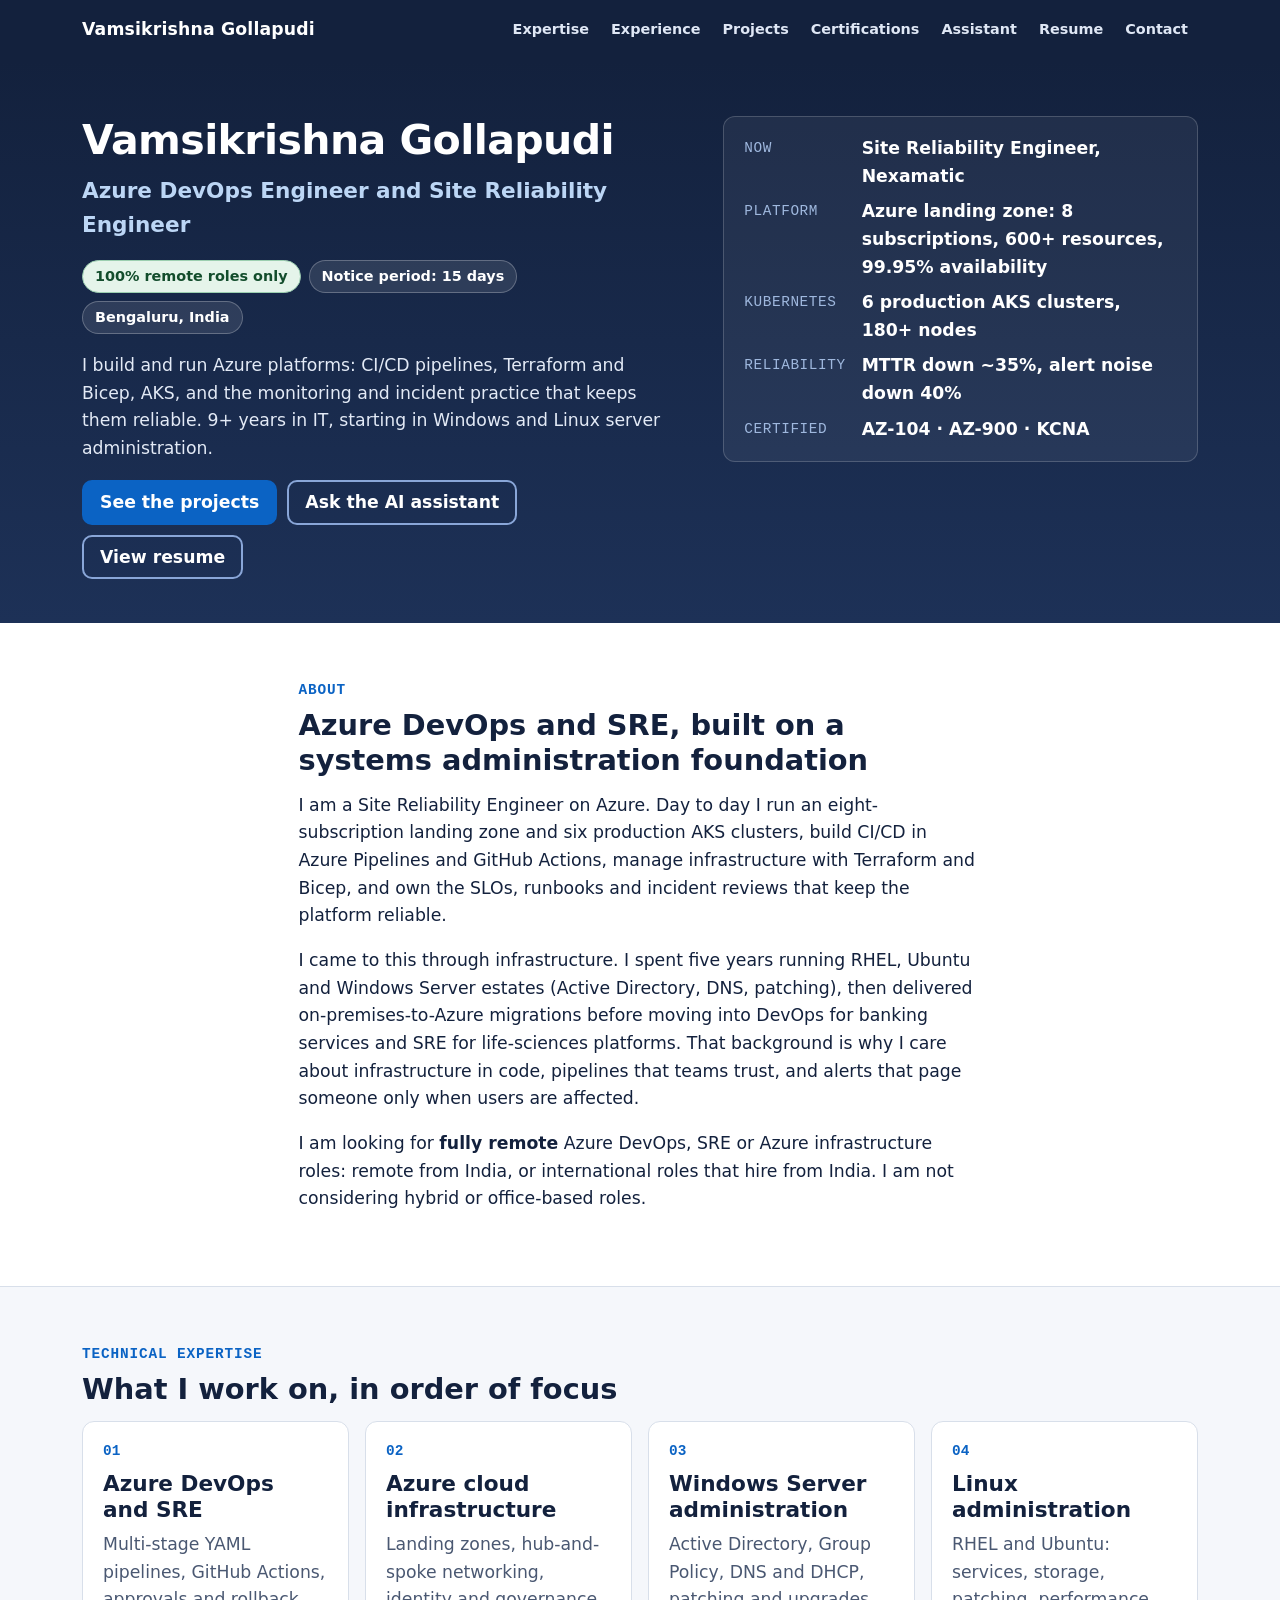
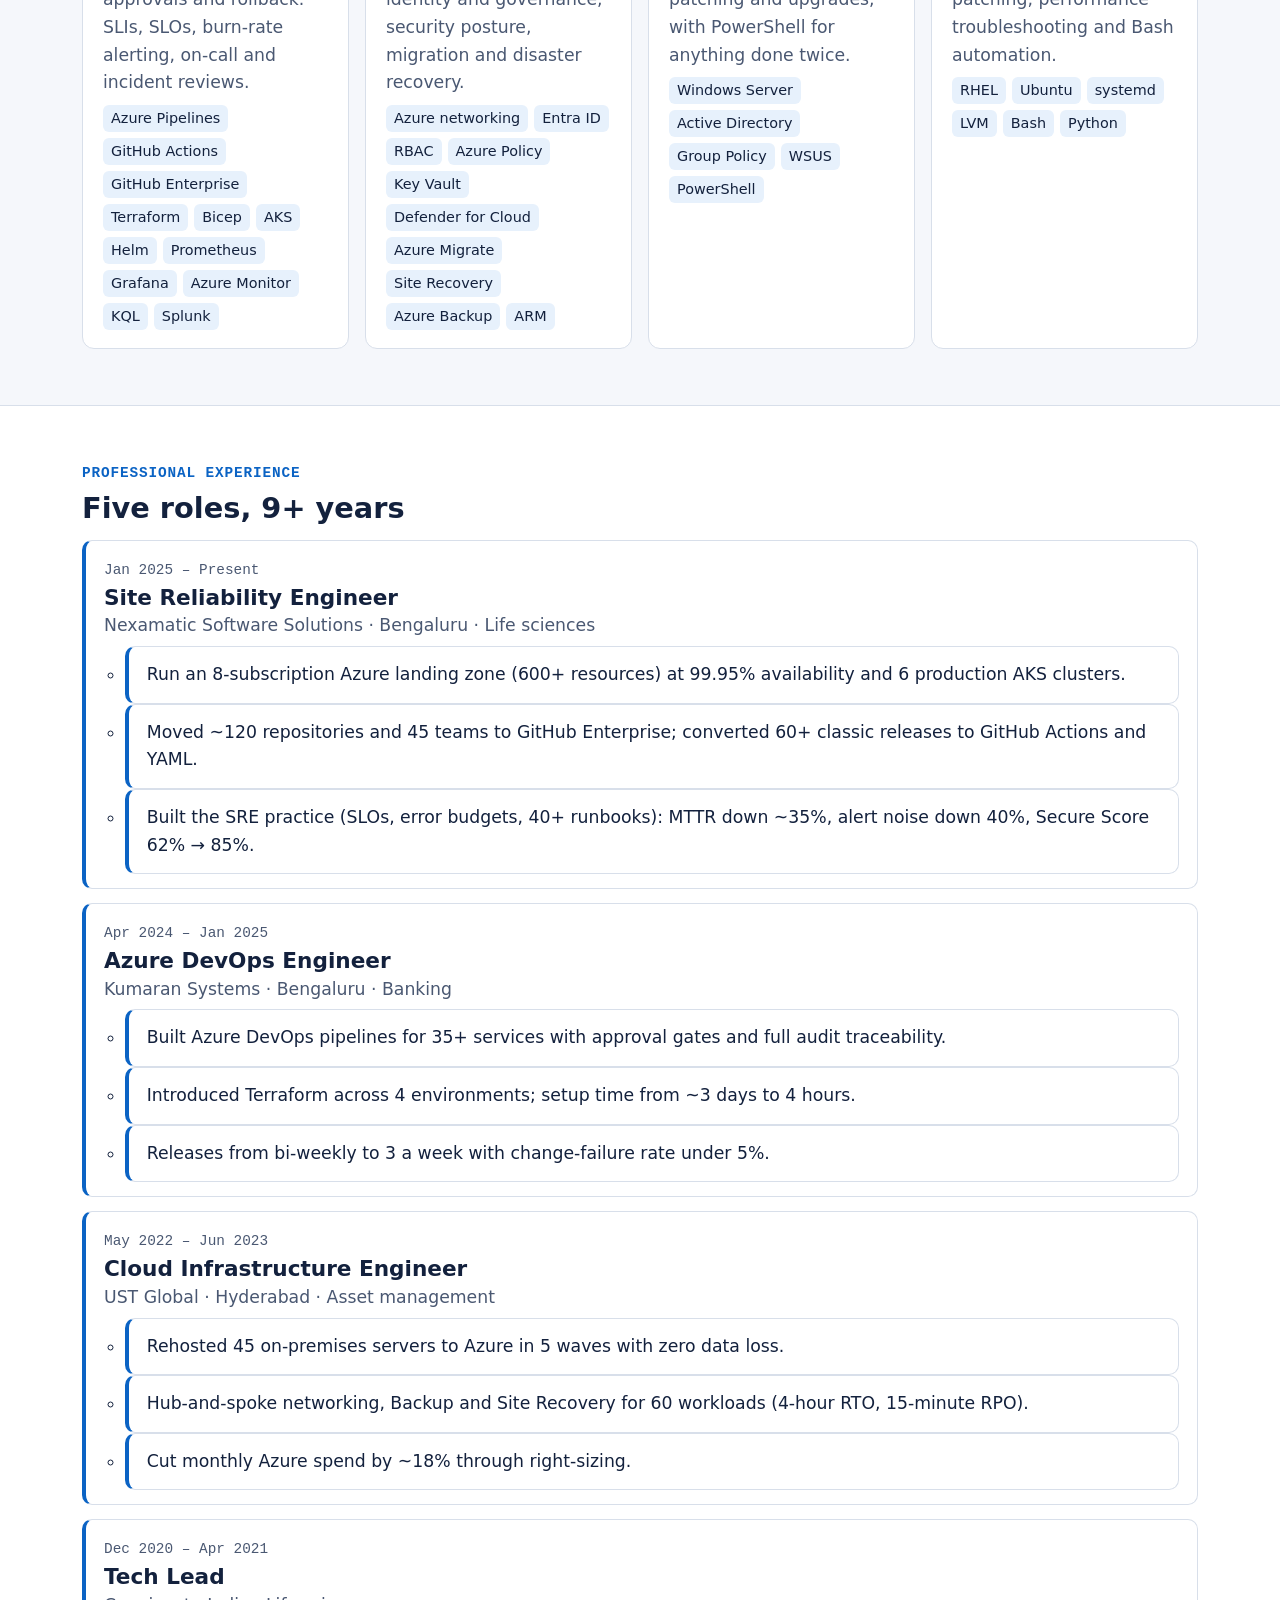
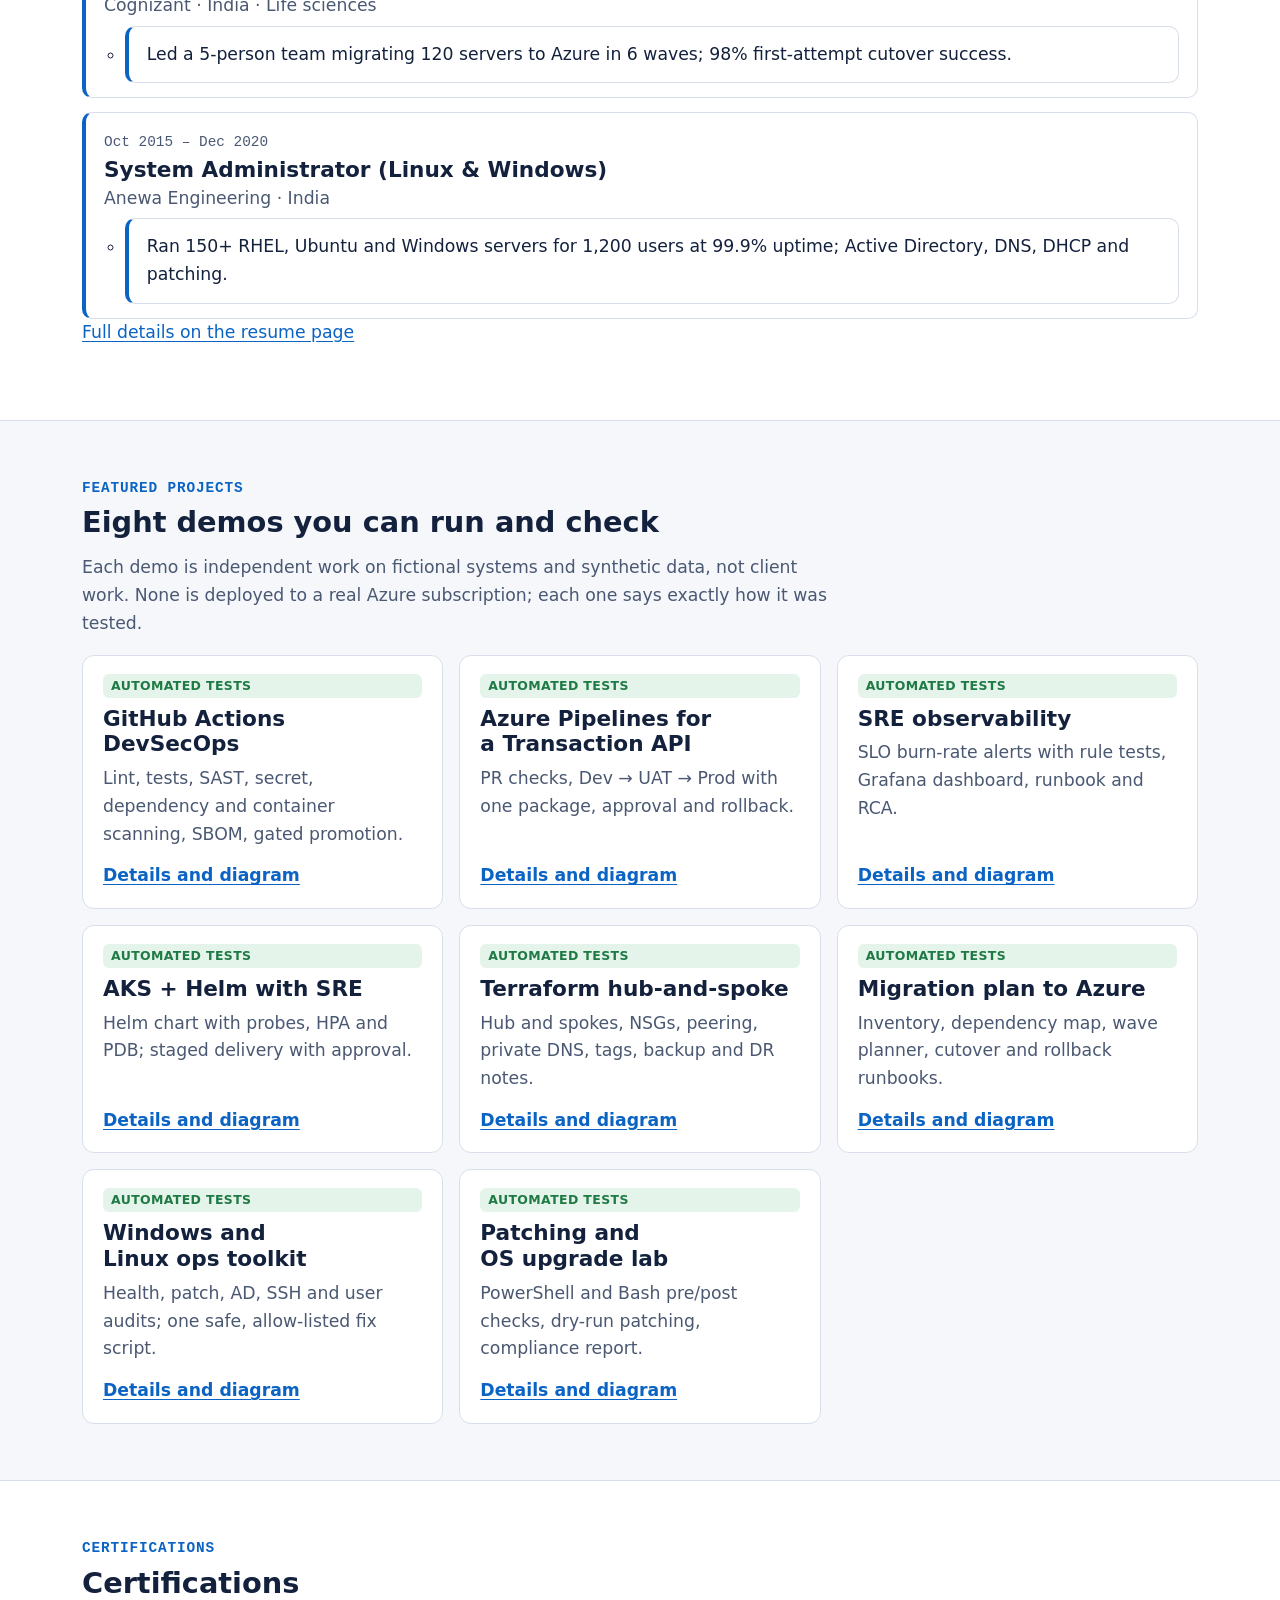
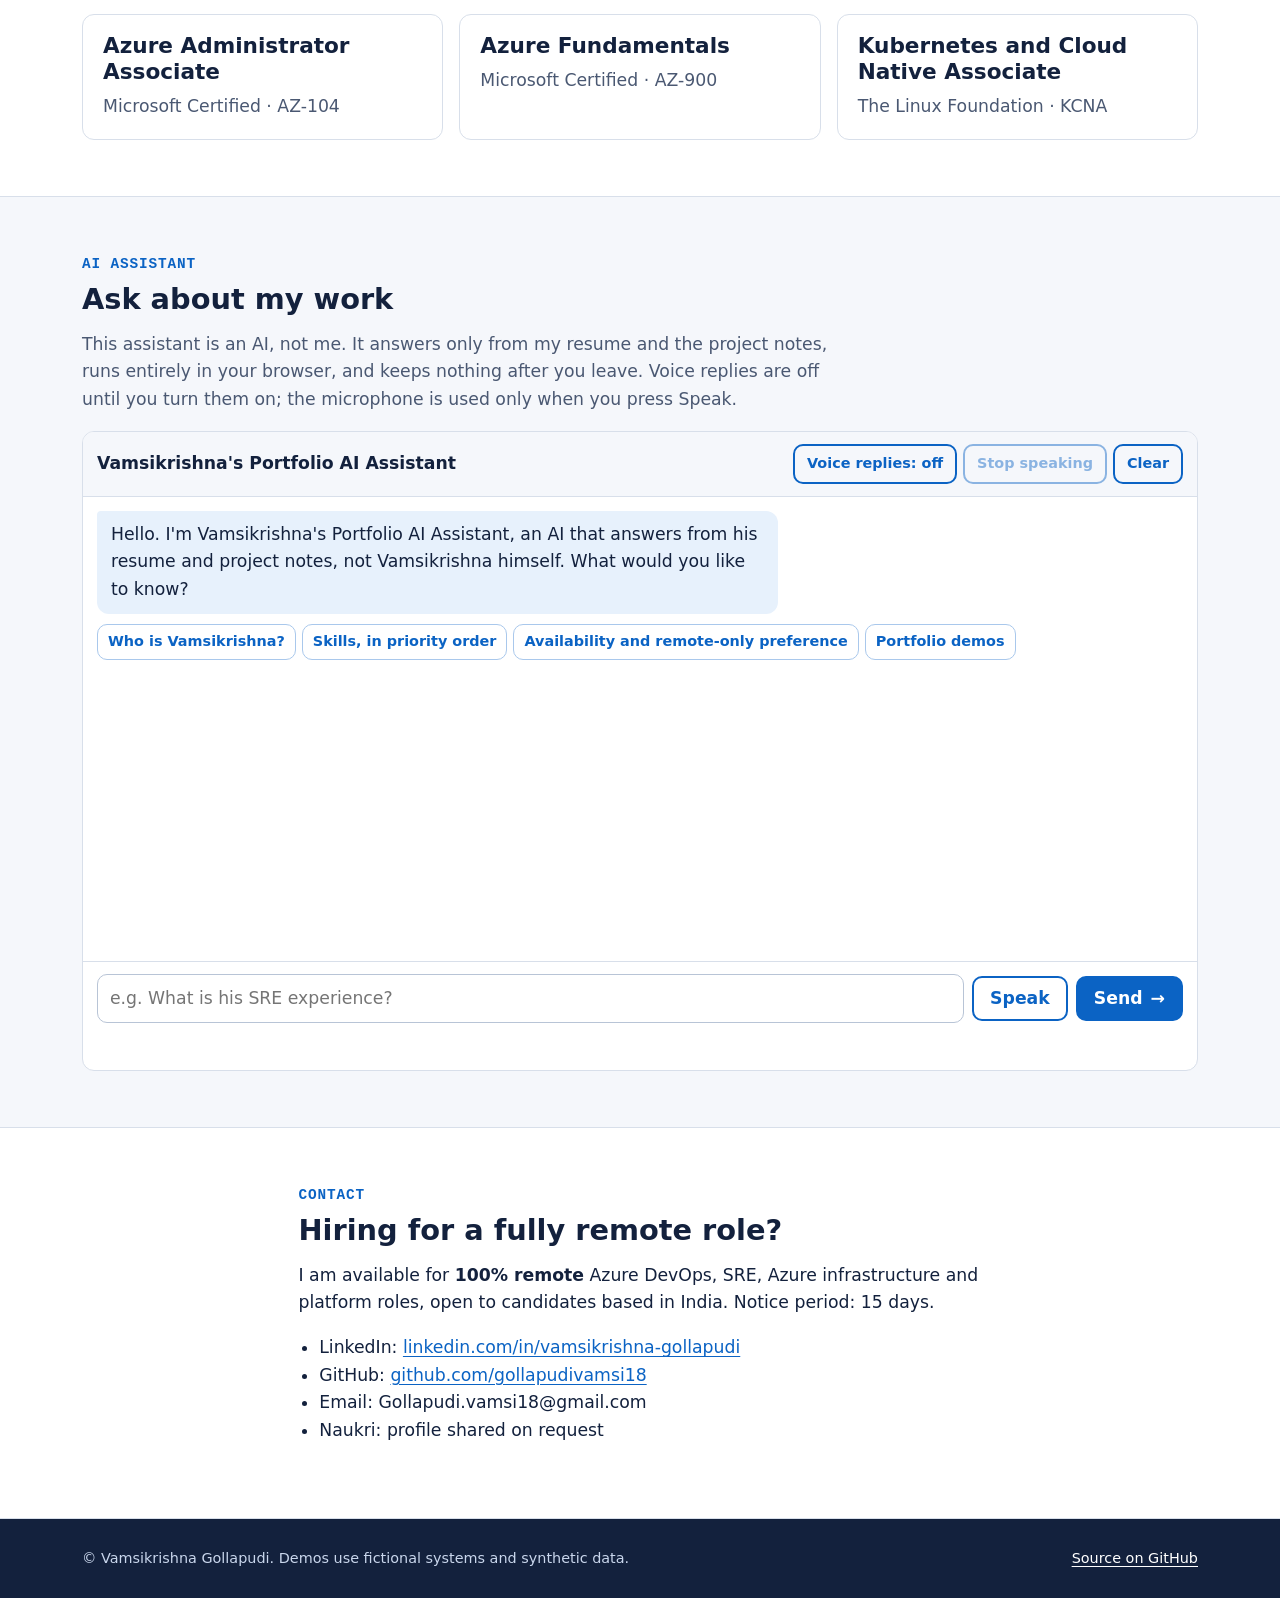
==== index.html @ d9e8a8d5 "About: lead with current Azure DevOps and SRE work Co-Authored-By: Claude Opus 5.5 <noreply@anthropi" ====
<!DOCTYPE html>
<html lang="en-IN">
<head>
<meta charset="utf-8">
<meta name="viewport" content="width=device-width, initial-scale=1">
<title>Vamsikrishna Gollapudi | Azure DevOps and SRE</title>
<meta name="description" content="Vamsikrishna Gollapudi: Azure DevOps Engineer and Site Reliability Engineer with 9+ years in IT. Azure infrastructure, Terraform, AKS, CI/CD and SRE. Open to 100% remote roles only.">
<link rel="canonical" href="https://gollapudivamsi18.github.io/">
<meta property="og:type" content="website">
<meta property="og:url" content="https://gollapudivamsi18.github.io/">
<meta property="og:title" content="Vamsikrishna Gollapudi | Azure DevOps and SRE">
<meta property="og:description" content="Azure DevOps, SRE and Azure infrastructure portfolio with eight tested demos. 100% remote roles only.">
<meta name="twitter:card" content="summary">
<meta name="theme-color" content="#13213d">
<link rel="stylesheet" href="assets/css/site.css">
<script type="application/ld+json">
{"@context":"https://schema.org","@type":"Person","name":"Vamsikrishna Gollapudi","jobTitle":"Site Reliability Engineer","url":"https://gollapudivamsi18.github.io/","address":{"@type":"PostalAddress","addressLocality":"Bengaluru","addressCountry":"IN"},"sameAs":["https://www.linkedin.com/in/vamsikrishna-gollapudi","https://github.com/gollapudivamsi18"],"knowsAbout":["Azure DevOps","Site Reliability Engineering","Microsoft Azure","Terraform","Kubernetes","Azure Kubernetes Service","Windows Server","Linux"]}
</script>
</head>
<body>
<a class="skip" href="#main">Skip to content</a>
<header class="site-header">
  <div class="wrap">
    <a class="brand" href="./">Vamsikrishna Gollapudi</a>
    <button class="menu-btn ghost" type="button" aria-expanded="false" aria-controls="site-nav">Menu</button>
    <nav class="nav" id="site-nav" aria-label="Main">
      <a href="#expertise">Expertise</a>
      <a href="#experience">Experience</a>
      <a href="projects.html">Projects</a>
      <a href="#certifications">Certifications</a>
      <a href="#assistant-section">Assistant</a>
      <a href="resume.html">Resume</a>
      <a href="#contact">Contact</a>
    </nav>
  </div>
</header>

<main id="main">
<section class="hero" aria-labelledby="name">
  <div class="wrap">
    <div>
      <h1 id="name">Vamsikrishna Gollapudi</h1>
      <p class="role">Azure DevOps Engineer and Site Reliability Engineer</p>
      <ul class="availability" aria-label="Availability">
        <li class="chip remote">100% remote roles only</li>
        <li class="chip">Notice period: 15 days</li>
        <li class="chip">Bengaluru, India</li>
      </ul>
      <p>I build and run Azure platforms: CI/CD pipelines, Terraform and Bicep, AKS, and the monitoring and incident practice that keeps them reliable. 9+ years in IT, starting in Windows and Linux server administration.</p>
      <div class="actions">
        <a class="btn" href="projects.html">See the projects</a>
        <a class="btn ghost" href="#assistant-section">Ask the AI assistant</a>
        <a class="btn ghost" href="resume.html">View resume</a>
      </div>
    </div>
    <div class="facts" aria-label="Key facts">
      <dl>
        <dt>Now</dt><dd>Site Reliability Engineer, Nexamatic</dd>
        <dt>Platform</dt><dd>Azure landing zone: 8 subscriptions, 600+ resources, 99.95% availability</dd>
        <dt>Kubernetes</dt><dd>6 production AKS clusters, 180+ nodes</dd>
        <dt>Reliability</dt><dd>MTTR down ~35%, alert noise down 40%</dd>
        <dt>Certified</dt><dd>AZ-104 · AZ-900 · KCNA</dd>
      </dl>
    </div>
  </div>
</section>

<section class="block" id="about" aria-labelledby="about-title">
  <div class="wrap prose">
    <p class="eyebrow">About</p>
    <h2 id="about-title">Azure DevOps and SRE, built on a systems administration foundation</h2>
    <p>I am a Site Reliability Engineer on Azure. Day to day I run an eight-subscription landing zone and six production AKS clusters, build CI/CD in Azure Pipelines and GitHub Actions, manage infrastructure with Terraform and Bicep, and own the SLOs, runbooks and incident reviews that keep the platform reliable.</p>
    <p>I came to this through infrastructure. I spent five years running RHEL, Ubuntu and Windows Server estates (Active Directory, DNS, patching), then delivered on-premises-to-Azure migrations before moving into DevOps for banking services and SRE for life-sciences platforms. That background is why I care about infrastructure in code, pipelines that teams trust, and alerts that page someone only when users are affected.</p>
    <p>I am looking for <strong>fully remote</strong> Azure DevOps, SRE or Azure infrastructure roles: remote from India, or international roles that hire from India. I am not considering hybrid or office-based roles.</p>
  </div>
</section>

<section class="block" id="expertise" aria-labelledby="expertise-title">
  <div class="wrap">
    <p class="eyebrow">Technical expertise</p>
    <h2 id="expertise-title">What I work on, in order of focus</h2>
    <div class="grid four">
      <article class="card">
        <span class="rank">01</span>
        <h3>Azure DevOps and SRE</h3>
        <p>Multi-stage YAML pipelines, GitHub Actions, approvals and rollback. SLIs, SLOs, burn-rate alerting, on-call and incident reviews.</p>
        <ul class="tags"><li>Azure Pipelines</li><li>GitHub Actions</li><li>GitHub Enterprise</li><li>Terraform</li><li>Bicep</li><li>AKS</li><li>Helm</li><li>Prometheus</li><li>Grafana</li><li>Azure Monitor</li><li>KQL</li><li>Splunk</li></ul>
      </article>
      <article class="card">
        <span class="rank">02</span>
        <h3>Azure cloud infrastructure</h3>
        <p>Landing zones, hub-and-spoke networking, identity and governance, security posture, migration and disaster recovery.</p>
        <ul class="tags"><li>Azure networking</li><li>Entra ID</li><li>RBAC</li><li>Azure Policy</li><li>Key Vault</li><li>Defender for Cloud</li><li>Azure Migrate</li><li>Site Recovery</li><li>Azure Backup</li><li>ARM</li></ul>
      </article>
      <article class="card">
        <span class="rank">03</span>
        <h3>Windows Server administration</h3>
        <p>Active Directory, Group Policy, DNS and DHCP, patching and upgrades, with PowerShell for anything done twice.</p>
        <ul class="tags"><li>Windows Server</li><li>Active Directory</li><li>Group Policy</li><li>WSUS</li><li>PowerShell</li></ul>
      </article>
      <article class="card">
        <span class="rank">04</span>
        <h3>Linux administration</h3>
        <p>RHEL and Ubuntu: services, storage, patching, performance troubleshooting and Bash automation.</p>
        <ul class="tags"><li>RHEL</li><li>Ubuntu</li><li>systemd</li><li>LVM</li><li>Bash</li><li>Python</li></ul>
      </article>
    </div>
  </div>
</section>

<section class="block" id="experience" aria-labelledby="exp-title">
  <div class="wrap">
    <p class="eyebrow">Professional experience</p>
    <h2 id="exp-title">Five roles, 9+ years</h2>
    <ol class="timeline">
      <li>
        <span class="when">Jan 2025 – Present</span>
        <h3>Site Reliability Engineer</h3>
        <p class="org">Nexamatic Software Solutions · Bengaluru · Life sciences</p>
        <ul>
          <li>Run an 8-subscription Azure landing zone (600+ resources) at 99.95% availability and 6 production AKS clusters.</li>
          <li>Moved ~120 repositories and 45 teams to GitHub Enterprise; converted 60+ classic releases to GitHub Actions and YAML.</li>
          <li>Built the SRE practice (SLOs, error budgets, 40+ runbooks): MTTR down ~35%, alert noise down 40%, Secure Score 62% → 85%.</li>
        </ul>
      </li>
      <li>
        <span class="when">Apr 2024 – Jan 2025</span>
        <h3>Azure DevOps Engineer</h3>
        <p class="org">Kumaran Systems · Bengaluru · Banking</p>
        <ul>
          <li>Built Azure DevOps pipelines for 35+ services with approval gates and full audit traceability.</li>
          <li>Introduced Terraform across 4 environments; setup time from ~3 days to 4 hours.</li>
          <li>Releases from bi-weekly to 3 a week with change-failure rate under 5%.</li>
        </ul>
      </li>
      <li>
        <span class="when">May 2022 – Jun 2023</span>
        <h3>Cloud Infrastructure Engineer</h3>
        <p class="org">UST Global · Hyderabad · Asset management</p>
        <ul>
          <li>Rehosted 45 on-premises servers to Azure in 5 waves with zero data loss.</li>
          <li>Hub-and-spoke networking, Backup and Site Recovery for 60 workloads (4-hour RTO, 15-minute RPO).</li>
          <li>Cut monthly Azure spend by ~18% through right-sizing.</li>
        </ul>
      </li>
      <li>
        <span class="when">Dec 2020 – Apr 2021</span>
        <h3>Tech Lead</h3>
        <p class="org">Cognizant · India · Life sciences</p>
        <ul>
          <li>Led a 5-person team migrating 120 servers to Azure in 6 waves; 98% first-attempt cutover success.</li>
        </ul>
      </li>
      <li>
        <span class="when">Oct 2015 – Dec 2020</span>
        <h3>System Administrator (Linux &amp; Windows)</h3>
        <p class="org">Anewa Engineering · India</p>
        <ul>
          <li>Ran 150+ RHEL, Ubuntu and Windows servers for 1,200 users at 99.9% uptime; Active Directory, DNS, DHCP and patching.</li>
        </ul>
      </li>
    </ol>
    <p><a href="resume.html">Full details on the resume page</a></p>
  </div>
</section>

<section class="block" id="projects" aria-labelledby="projects-title">
  <div class="wrap">
    <p class="eyebrow">Featured projects</p>
    <h2 id="projects-title">Eight demos you can run and check</h2>
    <p class="lead">Each demo is independent work on fictional systems and synthetic data, not client work. None is deployed to a real Azure subscription; each one says exactly how it was tested.</p>
    <div class="grid three">
      <article class="card"><span class="label ci">Automated tests</span><h3>GitHub Actions DevSecOps</h3><p>Lint, tests, SAST, secret, dependency and container scanning, SBOM, gated promotion.</p><a class="more" href="projects.html#devsecops">Details and diagram</a></article>
      <article class="card"><span class="label ci">Automated tests</span><h3>Azure Pipelines for a Transaction API</h3><p>PR checks, Dev → UAT → Prod with one package, approval and rollback.</p><a class="more" href="projects.html#banking-pipeline">Details and diagram</a></article>
      <article class="card"><span class="label ci">Automated tests</span><h3>SRE observability</h3><p>SLO burn-rate alerts with rule tests, Grafana dashboard, runbook and RCA.</p><a class="more" href="projects.html#sre-observability">Details and diagram</a></article>
      <article class="card"><span class="label ci">Automated tests</span><h3>AKS + Helm with SRE</h3><p>Helm chart with probes, HPA and PDB; staged delivery with approval.</p><a class="more" href="projects.html#aks-helm-sre">Details and diagram</a></article>
      <article class="card"><span class="label ci">Automated tests</span><h3>Terraform hub-and-spoke</h3><p>Hub and spokes, NSGs, peering, private DNS, tags, backup and DR notes.</p><a class="more" href="projects.html#terraform-hub-spoke">Details and diagram</a></article>
      <article class="card"><span class="label ci">Automated tests</span><h3>Migration plan to Azure</h3><p>Inventory, dependency map, wave planner, cutover and rollback runbooks.</p><a class="more" href="projects.html#migration-plan">Details and diagram</a></article>
      <article class="card"><span class="label ci">Automated tests</span><h3>Windows and Linux ops toolkit</h3><p>Health, patch, AD, SSH and user audits; one safe, allow-listed fix script.</p><a class="more" href="projects.html#server-ops-toolkit">Details and diagram</a></article>
      <article class="card"><span class="label ci">Automated tests</span><h3>Patching and OS upgrade lab</h3><p>PowerShell and Bash pre/post checks, dry-run patching, compliance report.</p><a class="more" href="projects.html#patching-lab">Details and diagram</a></article>
    </div>
  </div>
</section>

<section class="block" id="certifications" aria-labelledby="cert-title">
  <div class="wrap">
    <p class="eyebrow">Certifications</p>
    <h2 id="cert-title">Certifications</h2>
    <div class="grid three">
      <div class="card"><h3>Azure Administrator Associate</h3><p>Microsoft Certified · AZ-104</p></div>
      <div class="card"><h3>Azure Fundamentals</h3><p>Microsoft Certified · AZ-900</p></div>
      <div class="card"><h3>Kubernetes and Cloud Native Associate</h3><p>The Linux Foundation · KCNA</p></div>
    </div>
  </div>
</section>

<section class="block" id="assistant-section" aria-labelledby="assistant-title">
  <div class="wrap">
    <p class="eyebrow">AI assistant</p>
    <h2 id="assistant-title">Ask about my work</h2>
    <p class="lead">This assistant is an AI, not me. It answers only from my resume and the project notes, runs entirely in your browser, and keeps nothing after you leave. Voice replies are off until you turn them on; the microphone is used only when you press Speak.</p>
    <div class="assistant" id="assistant">
      <div class="assistant-head">
        <strong>Vamsikrishna's Portfolio AI Assistant</strong>
        <div class="controls">
          <button type="button" id="assistant-mute" class="ghost" aria-pressed="false">Voice replies: off</button>
          <button type="button" id="assistant-stop" class="ghost" disabled>Stop speaking</button>
          <button type="button" id="assistant-clear" class="ghost">Clear</button>
        </div>
      </div>
      <div class="log" role="log" aria-live="polite" aria-label="Conversation"></div>
      <div>
        <form class="composer" autocomplete="off">
          <label class="sr-only" for="assistant-input">Your question</label>
          <input id="assistant-input" type="text" placeholder="e.g. What is his SRE experience?" maxlength="300">
          <button type="button" id="assistant-mic" class="ghost mic" aria-pressed="false">Speak</button>
          <button type="submit" data-needs-kb disabled><span class="send-label">Send</span><span aria-hidden="true">→</span></button>
        </form>
        <p class="assistant-status" aria-live="polite"></p>
      </div>
    </div>
  </div>
</section>

<section class="block" id="contact" aria-labelledby="contact-title">
  <div class="wrap prose">
    <p class="eyebrow">Contact</p>
    <h2 id="contact-title">Hiring for a fully remote role?</h2>
    <p>I am available for <strong>100% remote</strong> Azure DevOps, SRE, Azure infrastructure and platform roles, open to candidates based in India. Notice period: 15 days.</p>
    <ul>
      <li>LinkedIn: <a href="https://www.linkedin.com/in/vamsikrishna-gollapudi" rel="noopener" target="_blank">linkedin.com/in/vamsikrishna-gollapudi</a></li>
      <li>GitHub: <a href="https://github.com/gollapudivamsi18" rel="noopener" target="_blank">github.com/gollapudivamsi18</a></li>
      <li>Email: Gollapudi.vamsi18@gmail.com</li>
      <li>Naukri: profile shared on request</li>
    </ul>
  </div>
</section>
</main>

<footer class="site-footer">
  <div class="wrap">
    <span>© Vamsikrishna Gollapudi. Demos use fictional systems and synthetic data.</span>
    <a href="https://github.com/gollapudivamsi18/gollapudivamsi18.github.io">Source on GitHub</a>
  </div>
</footer>

<script src="assets/js/site.js" defer></script>
<script src="assets/js/assistant-core.js" defer></script>
<script src="assets/js/assistant-ui.js" defer></script>
</body>
</html>
---- assets/css/site.css ----
/* Portfolio stylesheet. One light theme on purpose: navy/slate foundations,
   Azure-blue accents, off-white surfaces. Layout idea: a narrow reading column
   for prose, wider grids for cards, everything collapses to one column < 640px. */
:root {
  --navy: #13213d;
  --navy-2: #1d3157;
  --slate: #4a5872;
  --line: #d8dfea;
  --surface: #f5f7fb;
  --card: #ffffff;
  --azure: #0b63c4;
  --azure-soft: #e7f1fc;
  --ok: #1f7a45;
  --ok-soft: #e5f4ea;
  --warn: #9a5b00;
  --warn-soft: #fff4e2;
  --font-body: "Segoe UI", system-ui, -apple-system, Roboto, "Noto Sans", "Helvetica Neue", Arial, sans-serif;
  --font-mono: ui-monospace, "Cascadia Mono", "SFMono-Regular", Menlo, Consolas, monospace;
  --step--1: clamp(0.84rem, 0.82rem + 0.1vw, 0.9rem);
  --step-0: clamp(1rem, 0.97rem + 0.15vw, 1.08rem);
  --step-1: clamp(1.18rem, 1.1rem + 0.35vw, 1.35rem);
  --step-2: clamp(1.4rem, 1.25rem + 0.7vw, 1.8rem);
  --step-3: clamp(1.75rem, 1.45rem + 1.4vw, 2.6rem);
  --radius: 12px;
  --gutter: clamp(16px, 4vw, 32px);
  color-scheme: light;
}

*, *::before, *::after { box-sizing: border-box; }
[hidden] { display: none !important; }
html { scroll-behavior: smooth; -webkit-text-size-adjust: 100%; }
body {
  margin: 0; background: var(--surface); color: var(--navy);
  font-family: var(--font-body); font-size: var(--step-0); line-height: 1.6;
  overflow-wrap: break-word;
}
img, svg { max-width: 100%; height: auto; }
a { color: var(--azure); text-underline-offset: 3px; }
a:hover { color: var(--navy-2); }
:focus-visible { outline: 3px solid #f0a020; outline-offset: 2px; border-radius: 4px; }
h1, h2, h3 { line-height: 1.2; text-wrap: balance; margin: 0 0 .5em; }
h1 { font-size: var(--step-3); letter-spacing: -0.015em; }
h2 { font-size: var(--step-2); }
h3 { font-size: var(--step-1); }
p { margin: 0 0 1em; }
ul { padding-left: 1.2em; margin: 0 0 1em; }
code { font-family: var(--font-mono); font-size: .9em; background: var(--azure-soft); padding: .1em .35em; border-radius: 4px; }

.wrap { width: 100%; max-width: 1180px; margin: 0 auto; padding: 0 var(--gutter); }
.prose { max-width: 68ch; }
.sr-only { position: absolute; width: 1px; height: 1px; overflow: hidden; clip: rect(0 0 0 0); white-space: nowrap; }
.skip { position: absolute; left: -999px; top: 8px; background: #fff; padding: 8px 12px; z-index: 20; }
.skip:focus { left: 8px; }

/* Header */
.site-header { background: var(--navy); color: #fff; position: sticky; top: 0; z-index: 10; }
.site-header .wrap { display: flex; align-items: center; justify-content: space-between; gap: 12px; min-height: 60px; flex-wrap: wrap; }
.brand { color: #fff; text-decoration: none; font-weight: 700; letter-spacing: .01em; }
.brand:hover { color: #fff; }
.nav { display: flex; flex-wrap: wrap; gap: 4px 2px; }
.nav a { color: #dfe7f5; text-decoration: none; padding: 10px 10px; border-radius: 8px; font-size: var(--step--1); font-weight: 600; }
.nav a:hover, .nav a[aria-current="page"] { color: #fff; background: var(--navy-2); }
.menu-btn { display: none; }
@media (max-width: 760px) {
  .menu-btn { display: inline-flex; }
  .nav { display: none; width: 100%; padding-bottom: 10px; }
  .nav.open { display: flex; flex-direction: column; }
  .nav a { padding: 12px 10px; }
}

/* Buttons */
.btn, button {
  font: inherit; font-weight: 650; cursor: pointer; border-radius: 10px; min-height: 44px;
  padding: 10px 16px; border: 2px solid var(--azure); background: var(--azure); color: #fff;
  display: inline-flex; align-items: center; justify-content: center; gap: 8px; text-decoration: none; line-height: 1.2;
}
.btn:hover, button:hover { background: #0a55a8; border-color: #0a55a8; color: #fff; }
.btn.ghost, button.ghost { background: transparent; color: var(--azure); }
.btn.ghost:hover, button.ghost:hover { background: var(--azure-soft); color: var(--navy); }
.site-header button.ghost { color: #fff; border-color: #6f86b3; }
button[disabled] { opacity: .45; cursor: not-allowed; }
button[aria-pressed="true"] { background: var(--navy); border-color: var(--navy); color: #fff; }

/* Hero */
.hero { background: linear-gradient(180deg, var(--navy) 0, var(--navy-2) 100%); color: #fff; padding: clamp(28px, 5vw, 56px) 0 clamp(28px, 4vw, 44px); }
.hero .wrap { display: grid; grid-template-columns: minmax(0, 1.25fr) minmax(0, 1fr); gap: clamp(20px, 4vw, 48px); align-items: start; }
.hero h1 { color: #fff; margin-bottom: .2em; }
.hero .role { font-size: var(--step-1); color: #bcd6f5; font-weight: 600; margin-bottom: .8em; }
.hero p { color: #e3eaf6; max-width: 60ch; }
.availability { display: flex; flex-wrap: wrap; gap: 8px; margin: 0 0 18px; padding: 0; list-style: none; }
.chip { display: inline-block; border-radius: 999px; padding: 4px 12px; font-size: var(--step--1); font-weight: 650; background: rgba(255,255,255,.1); color: #fff; border: 1px solid rgba(255,255,255,.25); }
.chip.remote { background: #e5f4ea; color: #134d2c; border-color: #9ccfb0; }
.hero .actions { display: flex; flex-wrap: wrap; gap: 10px; }
.hero .btn.ghost { color: #fff; border-color: #89a6d8; }
.hero .btn.ghost:hover { background: rgba(255,255,255,.1); }
.facts { background: rgba(255,255,255,.06); border: 1px solid rgba(255,255,255,.18); border-radius: var(--radius); padding: 18px 20px; }
.facts dl { display: grid; grid-template-columns: auto 1fr; gap: 8px 16px; margin: 0; }
.facts dt { color: #9fb8de; font-size: var(--step--1); font-family: var(--font-mono); text-transform: uppercase; letter-spacing: .04em; padding-top: 2px; }
.facts dd { margin: 0; color: #fff; font-weight: 600; }
@media (max-width: 860px) { .hero .wrap { grid-template-columns: 1fr; } }
@media (max-width: 400px) { .facts dl { grid-template-columns: 1fr; gap: 2px; } .facts dd { margin-bottom: 8px; } }

/* Sections */
section.block { padding: clamp(32px, 5vw, 56px) 0; border-bottom: 1px solid var(--line); }
section.block:nth-of-type(even) { background: #fff; }
.eyebrow { font-family: var(--font-mono); font-size: var(--step--1); color: var(--azure); text-transform: uppercase; letter-spacing: .06em; font-weight: 700; margin-bottom: .4em; }
.lead { color: var(--slate); max-width: 68ch; }
.grid { display: grid; gap: 16px; }
.grid.two { grid-template-columns: repeat(auto-fit, minmax(min(100%, 420px), 1fr)); }
.grid.three { grid-template-columns: repeat(auto-fit, minmax(min(100%, 300px), 1fr)); }
.grid.four { grid-template-columns: repeat(auto-fit, minmax(min(100%, 250px), 1fr)); }
.card { background: var(--card); border: 1px solid var(--line); border-radius: var(--radius); padding: 18px 20px; display: flex; flex-direction: column; gap: 8px; }
.card h3 { margin: 0; }
.card p, .card ul { margin: 0; color: var(--slate); }
.card .more { margin-top: auto; padding-top: 6px; font-weight: 650; }
.rank { font-family: var(--font-mono); font-size: var(--step--1); color: var(--azure); font-weight: 700; }
.tags { display: flex; flex-wrap: wrap; gap: 6px; list-style: none; padding: 0; margin: 0; }
.tags li { background: var(--azure-soft); color: var(--navy); border-radius: 6px; padding: 2px 8px; font-size: var(--step--1); }
.label { display: inline-block; font-size: .78rem; font-weight: 700; letter-spacing: .03em; text-transform: uppercase; border-radius: 6px; padding: 2px 8px; }
.label.demo { background: var(--warn-soft); color: var(--warn); }
.label.ci { background: var(--ok-soft); color: var(--ok); }

/* Experience timeline */
.timeline { list-style: none; padding: 0; margin: 0; display: grid; gap: 14px; }
.timeline li { background: var(--card); border: 1px solid var(--line); border-left: 4px solid var(--azure); border-radius: 10px; padding: 14px 18px; }
.timeline .when { font-family: var(--font-mono); font-size: var(--step--1); color: var(--slate); }
.timeline h3 { margin: 2px 0 2px; font-size: var(--step-1); }
.timeline .org { color: var(--slate); margin-bottom: 6px; }
.timeline ul { margin: 0; color: var(--navy); }

/* Project detail pages */
.project { scroll-margin-top: 72px; }
.project + .project { margin-top: 40px; padding-top: 40px; border-top: 1px solid var(--line); }
.project-grid { display: grid; grid-template-columns: minmax(0, 1fr) minmax(0, 1fr); gap: 24px; align-items: start; }
@media (max-width: 900px) { .project-grid { grid-template-columns: 1fr; } }
figure.diagram { margin: 0; background: #fff; border: 1px solid var(--line); border-radius: var(--radius); padding: 10px; }
figure.diagram img { display: block; width: 100%; }
figure.diagram figcaption { font-size: var(--step--1); color: var(--slate); padding: 8px 4px 2px; }
.meta { display: grid; grid-template-columns: max-content 1fr; gap: 6px 14px; margin: 0 0 14px; }
.meta dt { font-weight: 700; color: var(--slate); font-size: var(--step--1); padding-top: 2px; }
.meta dd { margin: 0; }
.toc { display: flex; flex-wrap: wrap; gap: 8px; list-style: none; padding: 0; margin: 0 0 8px; }
.toc a { display: inline-block; padding: 8px 12px; border: 1px solid var(--line); border-radius: 8px; background: #fff; text-decoration: none; font-size: var(--step--1); font-weight: 600; }

/* Assistant */
.assistant { background: var(--card); border: 1px solid var(--line); border-radius: var(--radius); display: grid; grid-template-rows: auto minmax(0, 1fr) auto; height: min(640px, 78vh); min-height: 420px; overflow: hidden; }
.assistant-head { display: flex; flex-wrap: wrap; align-items: center; justify-content: space-between; gap: 8px; padding: 12px 14px; border-bottom: 1px solid var(--line); background: var(--surface); }
.assistant-head strong { font-size: var(--step-0); }
.assistant-head .controls { display: flex; flex-wrap: wrap; gap: 6px; }
.assistant-head button { min-height: 40px; padding: 6px 12px; font-size: var(--step--1); }
.log { overflow-y: auto; padding: 14px; display: flex; flex-direction: column; gap: 10px; }
.msg { max-width: min(88%, 62ch); padding: 10px 14px; border-radius: 12px; white-space: pre-line; }
.msg.bot { background: var(--azure-soft); align-self: flex-start; border-top-left-radius: 4px; }
.msg.user { background: var(--navy); color: #fff; align-self: flex-end; border-top-right-radius: 4px; }
.msg a { font-weight: 650; }
.suggestions { display: flex; flex-wrap: wrap; gap: 6px; }
.suggestions button { min-height: 36px; padding: 4px 10px; font-size: var(--step--1); font-weight: 600; background: #fff; color: var(--azure); border: 1px solid #a9c8ec; }
.suggestions button:hover { background: var(--azure-soft); color: var(--navy); }
.composer { display: flex; gap: 8px; padding: 12px 14px; border-top: 1px solid var(--line); align-items: center; }
.composer input { flex: 1; min-width: 0; font: inherit; padding: 10px 12px; min-height: 44px; border: 1px solid #b8c4d6; border-radius: 10px; }
.composer button { flex: none; }
.assistant-status { font-size: var(--step--1); color: var(--slate); padding: 0 14px 10px; min-height: 1.4em; }
.mic.listening { background: #b42318; border-color: #b42318; }
@media (max-width: 480px) { .composer .send-label { display: none; } }

/* Resume page */
.resume { background: #fff; border: 1px solid var(--line); border-radius: var(--radius); padding: clamp(18px, 4vw, 40px); margin: 24px auto; max-width: 900px; }
.resume h2 { font-size: var(--step-1); border-bottom: 2px solid var(--azure); padding-bottom: 4px; margin-top: 1.4em; }
.resume .job { margin-top: 1em; }
.resume .job-head { display: flex; flex-wrap: wrap; justify-content: space-between; gap: 4px 12px; }
.resume .job-head strong { font-size: var(--step-0); }
.resume .dates { font-family: var(--font-mono); font-size: var(--step--1); color: var(--slate); }
.note { background: var(--warn-soft); border: 1px solid #f0cf96; border-radius: 10px; padding: 10px 14px; color: #5a3a00; font-size: var(--step--1); }

/* Footer */
.site-footer { background: var(--navy); color: #c9d6ec; padding: 28px 0; font-size: var(--step--1); }
.site-footer a { color: #fff; }
.site-footer .wrap { display: flex; flex-wrap: wrap; justify-content: space-between; gap: 12px; }

@media (prefers-reduced-motion: reduce) {
  html { scroll-behavior: auto; }
  *, *::before, *::after { animation: none !important; transition: none !important; }
}
@media print {
  body.no-print * { display: none !important; }
  body.no-print::after { content: "This page is view-only. Please contact Vamsikrishna Gollapudi for a copy of the resume."; display: block; padding: 40px; font-size: 18px; }
}
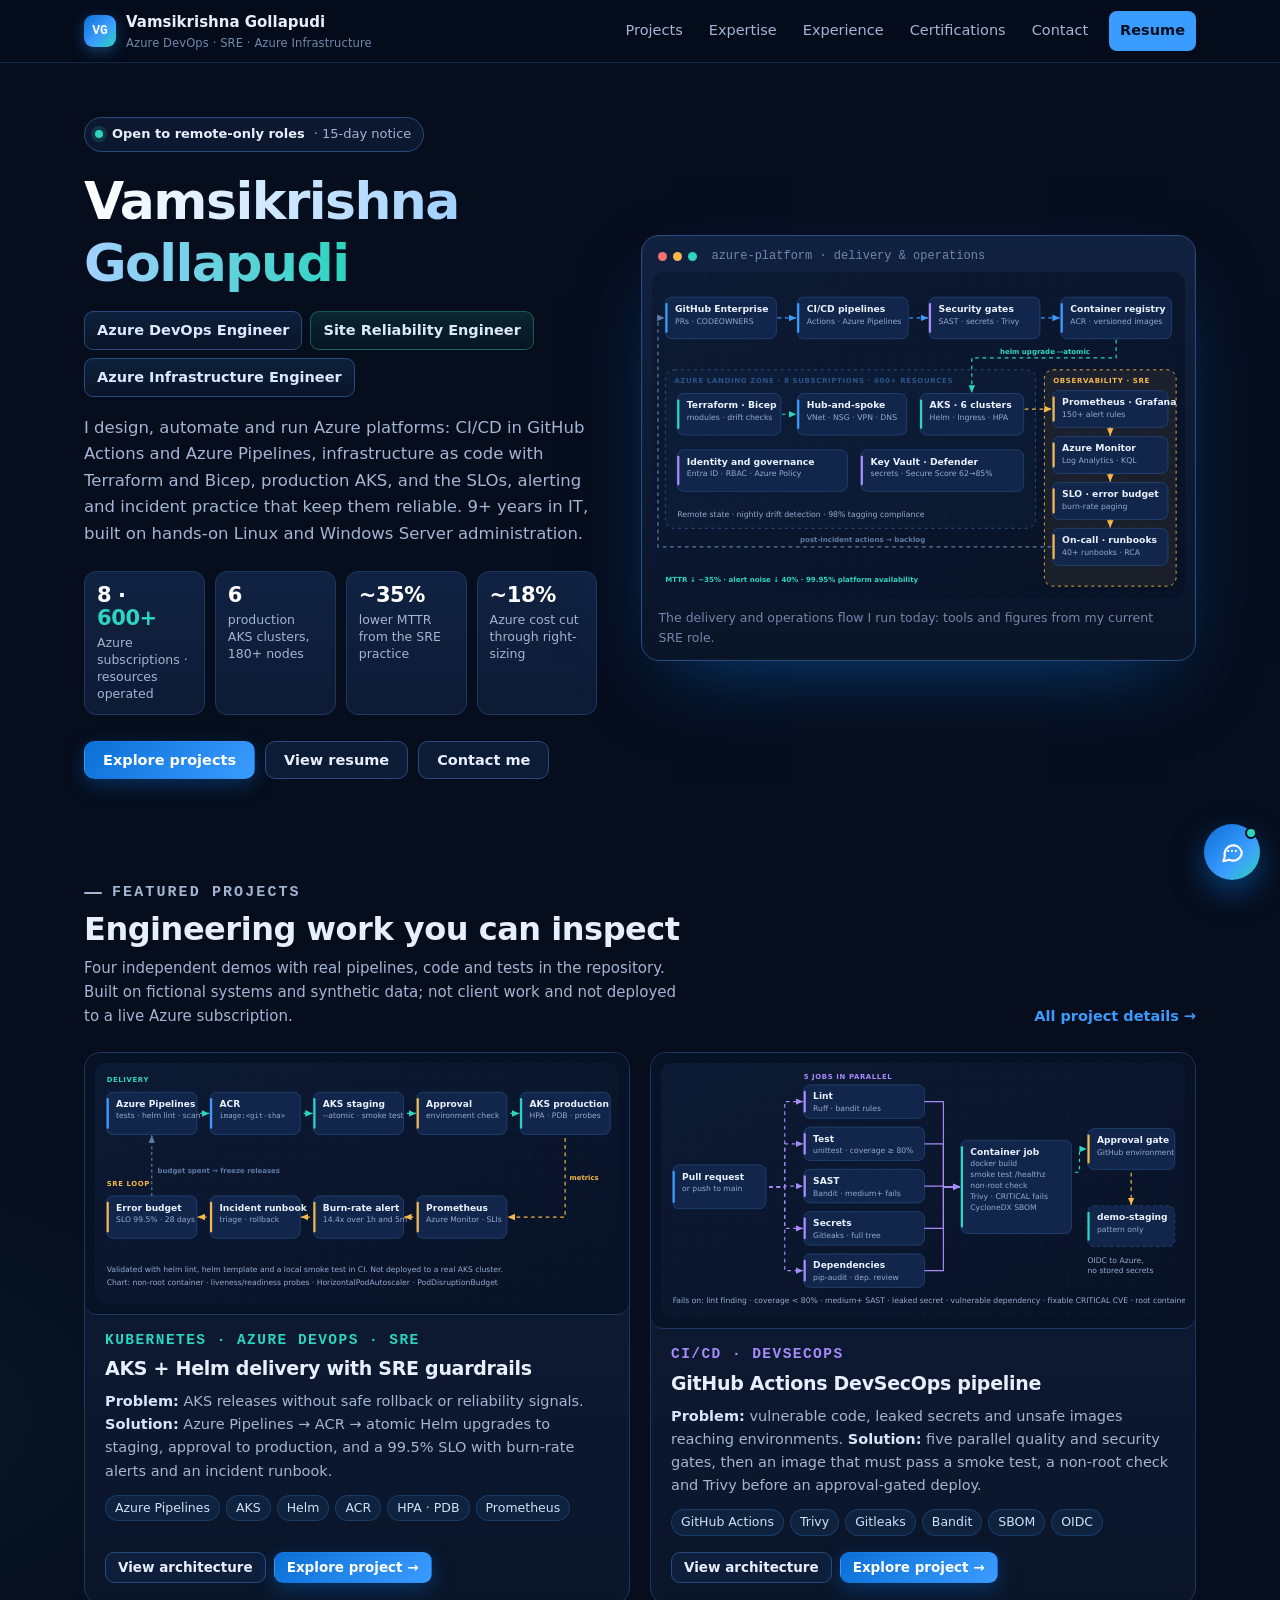
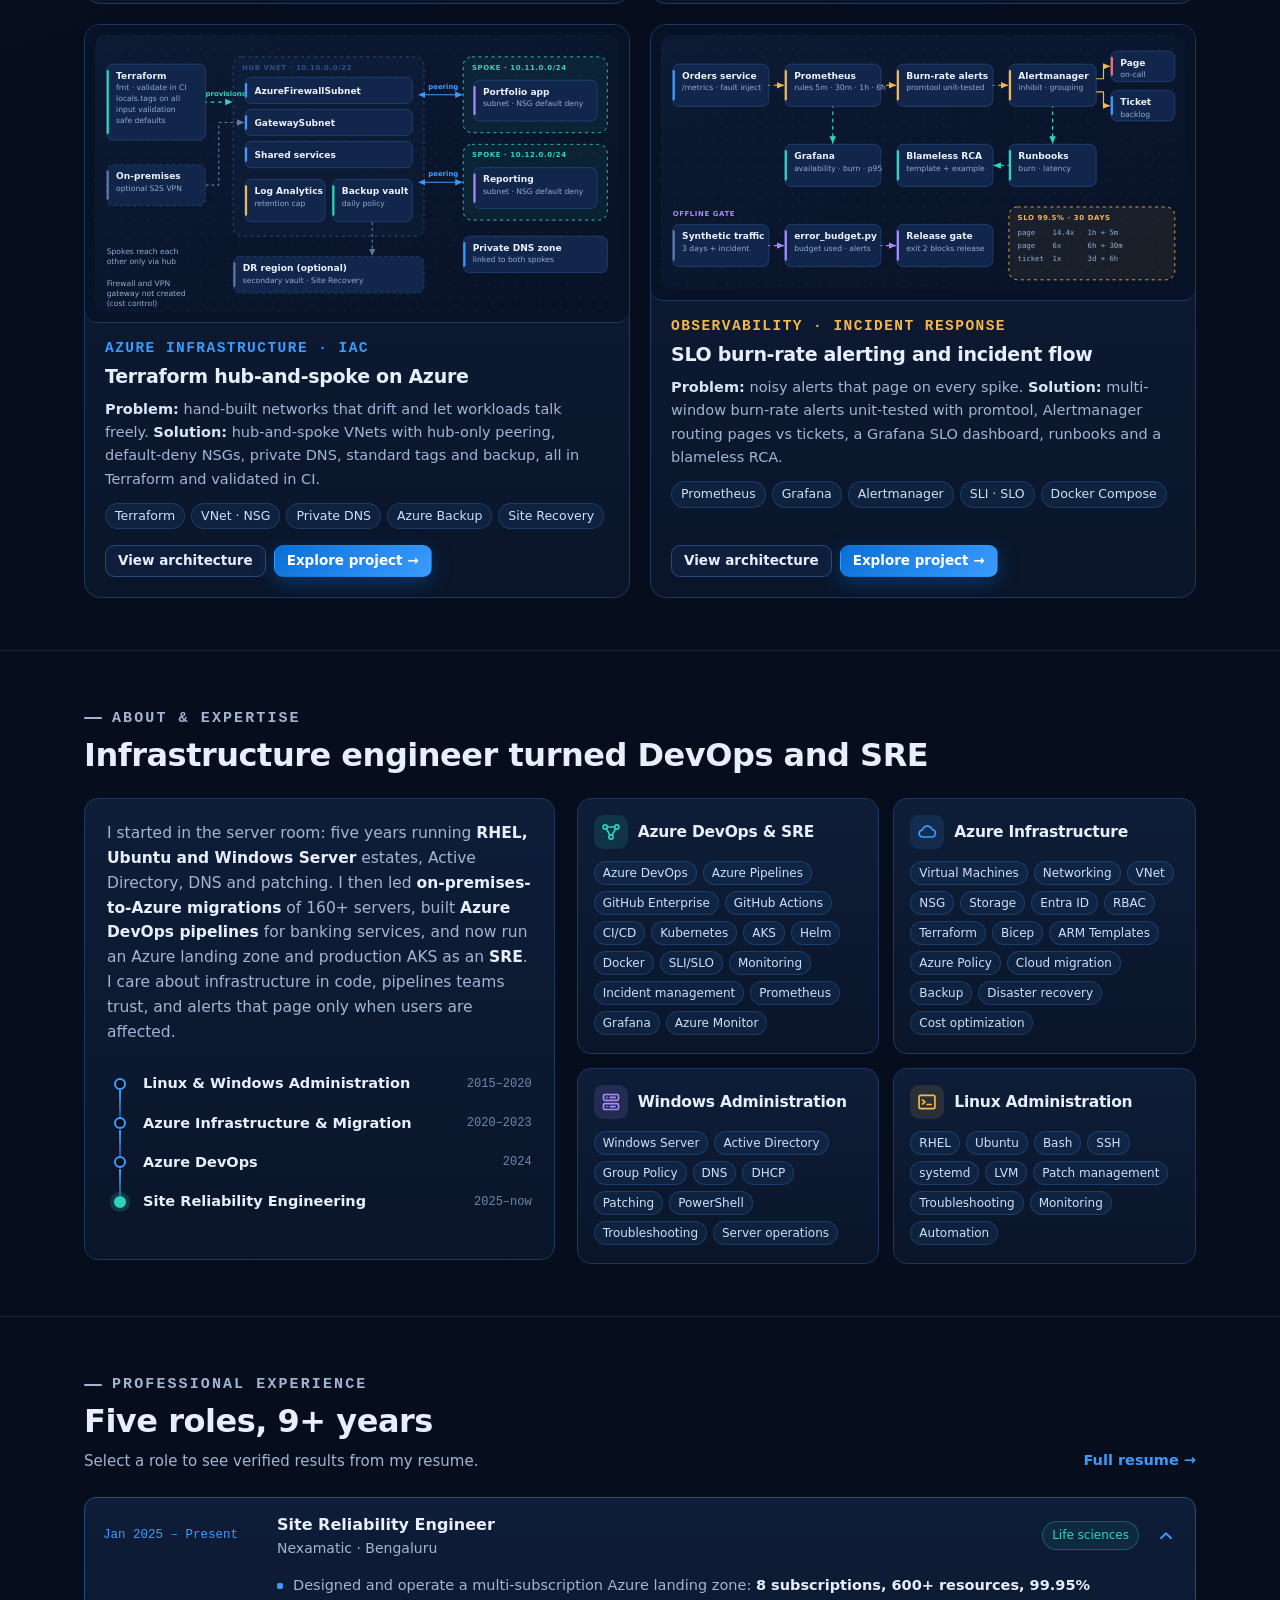
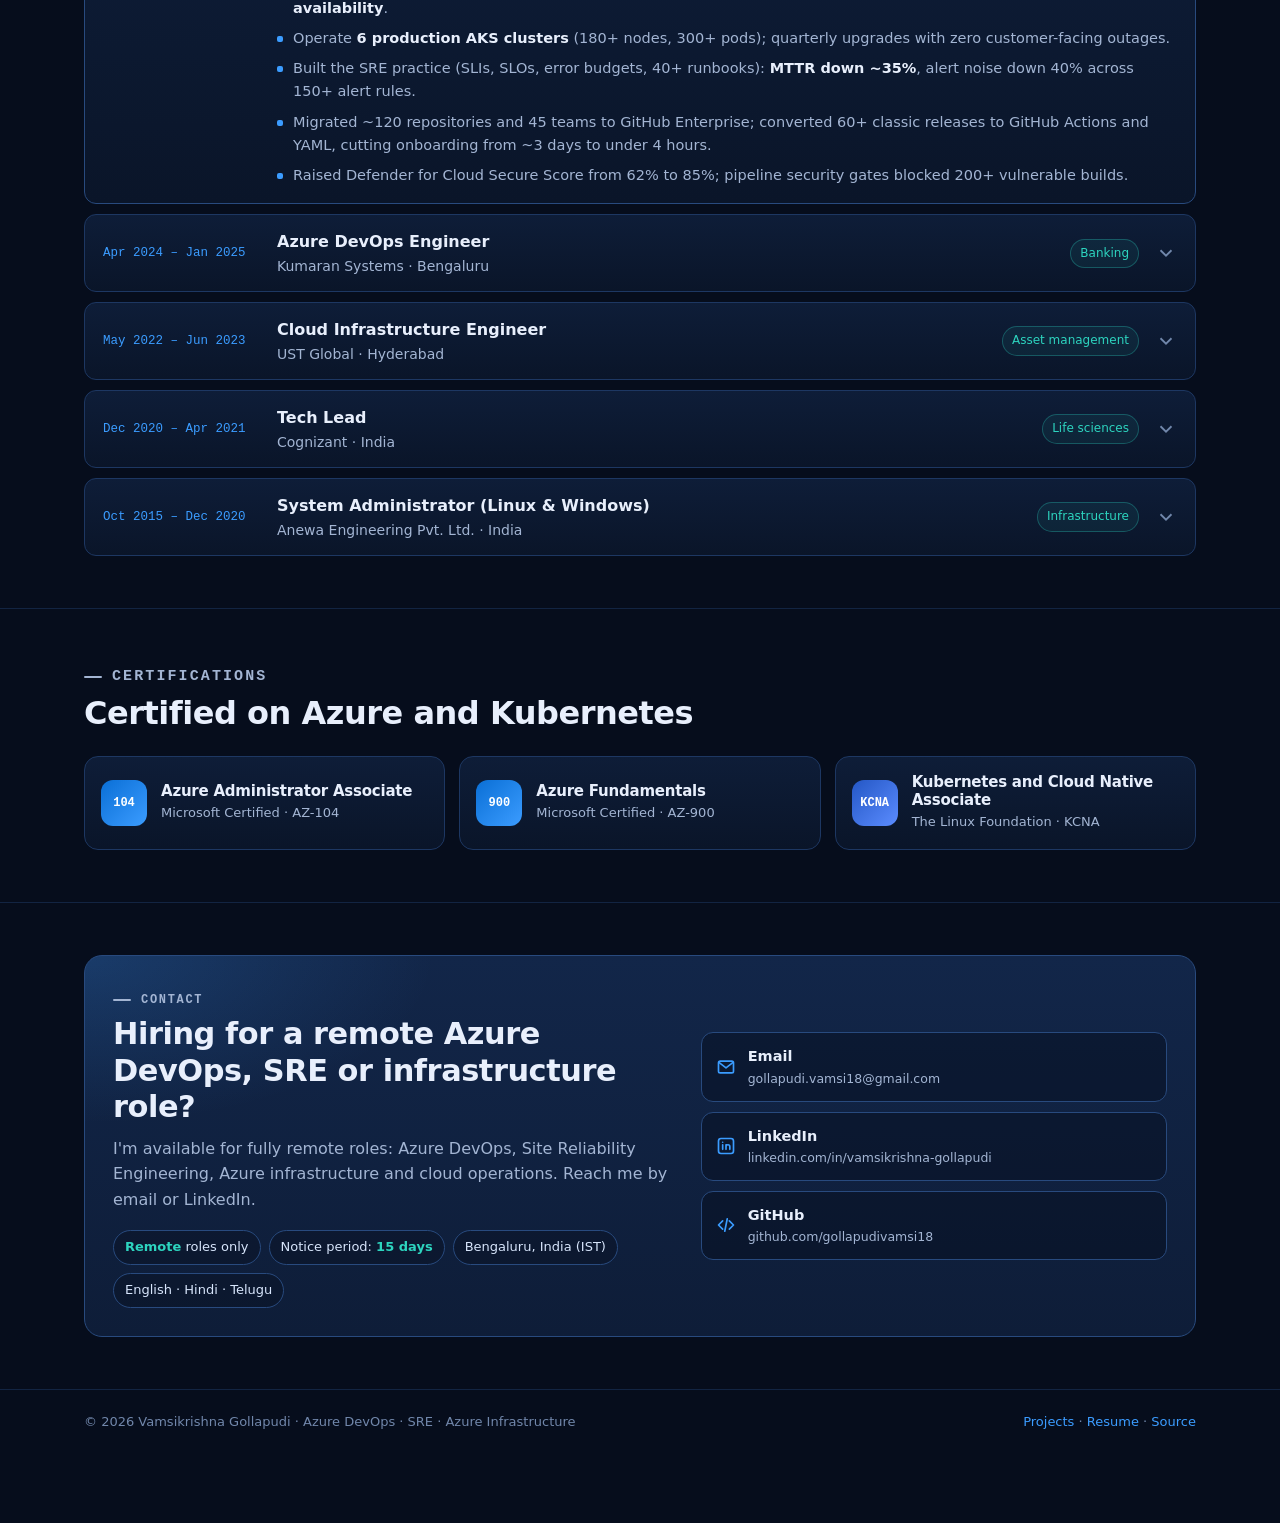
==== commit fe0afcfe: "Redesign v3 (3/4): new homepage, projects and resume pages - Hero with roles, verified metrics and p" ====
--- a/index.html
+++ b/index.html
@@ -3,34 +3,37 @@
 <head>
 <meta charset="utf-8">
 <meta name="viewport" content="width=device-width, initial-scale=1">
-<title>Vamsikrishna Gollapudi | Azure DevOps and SRE</title>
-<meta name="description" content="Vamsikrishna Gollapudi: Azure DevOps Engineer and Site Reliability Engineer with 9+ years in IT. Azure infrastructure, Terraform, AKS, CI/CD and SRE. Open to 100% remote roles only.">
+<title>Vamsikrishna Gollapudi — Azure DevOps Engineer | Site Reliability Engineer | Azure Infrastructure</title>
+<meta name="description" content="Vamsikrishna Gollapudi: Azure DevOps Engineer, Site Reliability Engineer (SRE) and Azure Infrastructure Engineer with 9+ years in IT and a Windows Server and Linux administration foundation. Azure Pipelines, GitHub Actions, Terraform, AKS, monitoring. Remote roles only.">
+<meta name="keywords" content="Azure DevOps Engineer, Site Reliability Engineer, SRE, Azure Infrastructure Engineer, Azure Cloud Engineer, Cloud Infrastructure Engineer, Azure Platform Operations Engineer, Windows System Administrator, Linux System Administrator, Terraform, AKS, Kubernetes, GitHub Actions, Azure Pipelines, remote">
+<meta name="author" content="Vamsikrishna Gollapudi">
 <link rel="canonical" href="https://gollapudivamsi18.github.io/">
-<meta property="og:type" content="website">
+<meta property="og:type" content="profile">
 <meta property="og:url" content="https://gollapudivamsi18.github.io/">
-<meta property="og:title" content="Vamsikrishna Gollapudi | Azure DevOps and SRE">
-<meta property="og:description" content="Azure DevOps, SRE and Azure infrastructure portfolio with eight tested demos. 100% remote roles only.">
+<meta property="og:title" content="Vamsikrishna Gollapudi — Azure DevOps | SRE | Azure Infrastructure">
+<meta property="og:description" content="9+ years in IT: Azure landing zones, CI/CD, Terraform, production AKS and SRE, built on Windows and Linux administration. Open to remote roles.">
 <meta name="twitter:card" content="summary">
-<meta name="theme-color" content="#13213d">
+<meta name="theme-color" content="#060d1c">
+<link rel="icon" href="data:image/svg+xml,%3Csvg xmlns='http://www.w3.org/2000/svg' viewBox='0 0 32 32'%3E%3Crect width='32' height='32' rx='8' fill='%230a6fd6'/%3E%3Ctext x='16' y='21' font-family='monospace' font-size='13' font-weight='700' fill='white' text-anchor='middle'%3EVG%3C/text%3E%3C/svg%3E">
 <link rel="stylesheet" href="assets/css/site.css">
+<script>document.documentElement.className += " js";</script>
 <script type="application/ld+json">
-{"@context":"https://schema.org","@type":"Person","name":"Vamsikrishna Gollapudi","jobTitle":"Site Reliability Engineer","url":"https://gollapudivamsi18.github.io/","address":{"@type":"PostalAddress","addressLocality":"Bengaluru","addressCountry":"IN"},"sameAs":["https://www.linkedin.com/in/vamsikrishna-gollapudi","https://github.com/gollapudivamsi18"],"knowsAbout":["Azure DevOps","Site Reliability Engineering","Microsoft Azure","Terraform","Kubernetes","Azure Kubernetes Service","Windows Server","Linux"]}
+{"@context":"https://schema.org","@type":"Person","name":"Vamsikrishna Gollapudi","jobTitle":["Azure DevOps Engineer","Site Reliability Engineer","Azure Infrastructure Engineer"],"url":"https://gollapudivamsi18.github.io/","address":{"@type":"PostalAddress","addressLocality":"Bengaluru","addressCountry":"IN"},"sameAs":["https://www.linkedin.com/in/vamsikrishna-gollapudi","https://github.com/gollapudivamsi18"],"hasCredential":["Microsoft Certified: Azure Administrator Associate (AZ-104)","Microsoft Certified: Azure Fundamentals (AZ-900)","Kubernetes and Cloud Native Associate (KCNA)"],"knowsAbout":["Azure DevOps","Site Reliability Engineering","Microsoft Azure","Terraform","Bicep","Kubernetes","Azure Kubernetes Service","GitHub Actions","Prometheus","Grafana","Windows Server","Active Directory","Linux","RHEL"]}
 </script>
 </head>
 <body>
 <a class="skip" href="#main">Skip to content</a>
 <header class="site-header">
   <div class="wrap">
-    <a class="brand" href="./">Vamsikrishna Gollapudi</a>
-    <button class="menu-btn ghost" type="button" aria-expanded="false" aria-controls="site-nav">Menu</button>
+    <a class="brand" href="./" aria-label="Vamsikrishna Gollapudi, home"><span class="brand-mark" aria-hidden="true">VG</span><span>Vamsikrishna Gollapudi<small>Azure DevOps · SRE · Azure Infrastructure</small></span></a>
+    <button class="menu-btn" type="button" aria-expanded="false" aria-controls="site-nav" aria-label="Open menu"><span></span><span></span><span></span></button>
     <nav class="nav" id="site-nav" aria-label="Main">
-      <a href="#expertise">Expertise</a>
+      <a href="#projects">Projects</a>
+      <a href="#about">Expertise</a>
       <a href="#experience">Experience</a>
-      <a href="projects.html">Projects</a>
       <a href="#certifications">Certifications</a>
-      <a href="#assistant-section">Assistant</a>
-      <a href="resume.html">Resume</a>
       <a href="#contact">Contact</a>
+      <a class="nav-cta" href="resume.html">Resume</a>
     </nav>
   </div>
 </header>
@@ -39,208 +42,245 @@
 <section class="hero" aria-labelledby="name">
   <div class="wrap">
     <div>
-      <h1 id="name">Vamsikrishna Gollapudi</h1>
-      <p class="role">Azure DevOps Engineer and Site Reliability Engineer</p>
-      <ul class="availability" aria-label="Availability">
-        <li class="chip remote">100% remote roles only</li>
-        <li class="chip">Notice period: 15 days</li>
-        <li class="chip">Bengaluru, India</li>
+      <p class="status"><span class="dot" aria-hidden="true"></span><b>Open to remote-only roles</b> · 15-day notice</p>
+      <h1 id="name"><span class="grad">Vamsikrishna Gollapudi</span></h1>
+      <p class="roles"><span>Azure DevOps Engineer</span><span>Site Reliability Engineer</span><span>Azure Infrastructure Engineer</span></p>
+      <p class="intro">I design, automate and run Azure platforms: CI/CD in GitHub Actions and Azure Pipelines, infrastructure as code with Terraform and Bicep, production AKS, and the SLOs, alerting and incident practice that keep them reliable. 9+ years in IT, built on hands-on Linux and Windows Server administration.</p>
+      <ul class="metrics" aria-label="Verified results from current and past roles">
+        <li class="metric"><strong>8 · <em>600+</em></strong><span>Azure subscriptions · resources operated</span></li>
+        <li class="metric"><strong>6</strong><span>production AKS clusters, 180+ nodes</span></li>
+        <li class="metric"><strong>~35%</strong><span>lower MTTR from the SRE practice</span></li>
+        <li class="metric"><strong>~18%</strong><span>Azure cost cut through right-sizing</span></li>
       </ul>
-      <p>I build and run Azure platforms: CI/CD pipelines, Terraform and Bicep, AKS, and the monitoring and incident practice that keeps them reliable. 9+ years in IT, starting in Windows and Linux server administration.</p>
       <div class="actions">
-        <a class="btn" href="projects.html">See the projects</a>
-        <a class="btn ghost" href="#assistant-section">Ask the AI assistant</a>
-        <a class="btn ghost" href="resume.html">View resume</a>
-      </div>
-    </div>
-    <div class="facts" aria-label="Key facts">
-      <dl>
-        <dt>Now</dt><dd>Site Reliability Engineer, Nexamatic</dd>
-        <dt>Platform</dt><dd>Azure landing zone: 8 subscriptions, 600+ resources, 99.95% availability</dd>
-        <dt>Kubernetes</dt><dd>6 production AKS clusters, 180+ nodes</dd>
-        <dt>Reliability</dt><dd>MTTR down ~35%, alert noise down 40%</dd>
-        <dt>Certified</dt><dd>AZ-104 · AZ-900 · KCNA</dd>
-      </dl>
-    </div>
-  </div>
-</section>
-
-<section class="block" id="about" aria-labelledby="about-title">
-  <div class="wrap prose">
-    <p class="eyebrow">About</p>
-    <h2 id="about-title">Azure DevOps and SRE, built on a systems administration foundation</h2>
-    <p>I am a Site Reliability Engineer on Azure. Day to day I run an eight-subscription landing zone and six production AKS clusters, build CI/CD in Azure Pipelines and GitHub Actions, manage infrastructure with Terraform and Bicep, and own the SLOs, runbooks and incident reviews that keep the platform reliable.</p>
-    <p>I came to this through infrastructure. I spent five years running RHEL, Ubuntu and Windows Server estates (Active Directory, DNS, patching), then delivered on-premises-to-Azure migrations before moving into DevOps for banking services and SRE for life-sciences platforms. That background is why I care about infrastructure in code, pipelines that teams trust, and alerts that page someone only when users are affected.</p>
-    <p>I am looking for <strong>fully remote</strong> Azure DevOps, SRE or Azure infrastructure roles: remote from India, or international roles that hire from India. I am not considering hybrid or office-based roles.</p>
-  </div>
-</section>
-
-<section class="block" id="expertise" aria-labelledby="expertise-title">
-  <div class="wrap">
-    <p class="eyebrow">Technical expertise</p>
-    <h2 id="expertise-title">What I work on, in order of focus</h2>
-    <div class="grid four">
-      <article class="card">
-        <span class="rank">01</span>
-        <h3>Azure DevOps and SRE</h3>
-        <p>Multi-stage YAML pipelines, GitHub Actions, approvals and rollback. SLIs, SLOs, burn-rate alerting, on-call and incident reviews.</p>
-        <ul class="tags"><li>Azure Pipelines</li><li>GitHub Actions</li><li>GitHub Enterprise</li><li>Terraform</li><li>Bicep</li><li>AKS</li><li>Helm</li><li>Prometheus</li><li>Grafana</li><li>Azure Monitor</li><li>KQL</li><li>Splunk</li></ul>
-      </article>
-      <article class="card">
-        <span class="rank">02</span>
-        <h3>Azure cloud infrastructure</h3>
-        <p>Landing zones, hub-and-spoke networking, identity and governance, security posture, migration and disaster recovery.</p>
-        <ul class="tags"><li>Azure networking</li><li>Entra ID</li><li>RBAC</li><li>Azure Policy</li><li>Key Vault</li><li>Defender for Cloud</li><li>Azure Migrate</li><li>Site Recovery</li><li>Azure Backup</li><li>ARM</li></ul>
-      </article>
-      <article class="card">
-        <span class="rank">03</span>
-        <h3>Windows Server administration</h3>
-        <p>Active Directory, Group Policy, DNS and DHCP, patching and upgrades, with PowerShell for anything done twice.</p>
-        <ul class="tags"><li>Windows Server</li><li>Active Directory</li><li>Group Policy</li><li>WSUS</li><li>PowerShell</li></ul>
-      </article>
-      <article class="card">
-        <span class="rank">04</span>
-        <h3>Linux administration</h3>
-        <p>RHEL and Ubuntu: services, storage, patching, performance troubleshooting and Bash automation.</p>
-        <ul class="tags"><li>RHEL</li><li>Ubuntu</li><li>systemd</li><li>LVM</li><li>Bash</li><li>Python</li></ul>
-      </article>
-    </div>
-  </div>
-</section>
-
-<section class="block" id="experience" aria-labelledby="exp-title">
-  <div class="wrap">
-    <p class="eyebrow">Professional experience</p>
-    <h2 id="exp-title">Five roles, 9+ years</h2>
+        <a class="btn btn-primary" href="#projects">Explore projects</a>
+        <a class="btn btn-ghost" href="resume.html">View resume</a>
+        <a class="btn btn-ghost" href="#contact">Contact me</a>
+      </div>
+    </div>
+    <figure class="diagram-card" style="margin:0">
+      <div class="window-bar" aria-hidden="true"><i></i><i></i><i></i><span>azure-platform · delivery &amp; operations</span></div>
+      <button class="zoomable" type="button" data-diagram="assets/img/platform-architecture.svg" data-title="Azure platform delivery and operations flow" aria-label="Enlarge the platform architecture diagram">
+        <img src="assets/img/platform-architecture.svg" width="720" height="440" alt="Delivery and operations flow: GitHub Enterprise pull requests run CI in GitHub Actions and Azure Pipelines with security gates, images go to Azure Container Registry and deploy with Helm to AKS inside an Azure landing zone built with Terraform and Bicep; Prometheus, Grafana and Azure Monitor drive SLO alerts, runbooks and incident reviews.">
+      </button>
+      <figcaption>The delivery and operations flow I run today: tools and figures from my current SRE role.</figcaption>
+    </figure>
+  </div>
+</section>
+
+<section class="section" id="projects" aria-labelledby="projects-title">
+  <div class="wrap">
+    <div class="section-head">
+      <div>
+        <p class="eyebrow">Featured projects</p>
+        <h2 id="projects-title">Engineering work you can inspect</h2>
+        <p>Four independent demos with real pipelines, code and tests in the repository. Built on fictional systems and synthetic data; not client work and not deployed to a live Azure subscription.</p>
+      </div>
+      <a class="link-arrow" href="projects.html">All project details</a>
+    </div>
+    <div class="projects">
+      <article class="project reveal" id="p-aks">
+        <button class="preview zoomable" type="button" data-diagram="assets/img/aks-sre-architecture.svg" data-title="AKS + Helm delivery with SRE guardrails" aria-label="Enlarge the AKS and Helm architecture diagram">
+          <img src="assets/img/aks-sre-architecture.svg" width="720" height="330" loading="lazy" alt="Azure Pipelines to ACR, atomic Helm deploy to AKS staging, approval, AKS production; Prometheus feeds burn-rate alerts, a runbook and an error-budget policy that can freeze releases.">
+        </button>
+        <div class="body">
+          <p class="kicker teal">Kubernetes · Azure DevOps · SRE</p>
+          <h3>AKS + Helm delivery with SRE guardrails</h3>
+          <p><b>Problem:</b> AKS releases without safe rollback or reliability signals. <b>Solution:</b> Azure Pipelines → ACR → atomic Helm upgrades to staging, approval to production, and a 99.5% SLO with burn-rate alerts and an incident runbook.</p>
+          <ul class="chips" aria-label="Technologies"><li>Azure Pipelines</li><li>AKS</li><li>Helm</li><li>ACR</li><li>HPA · PDB</li><li>Prometheus</li></ul>
+          <div class="card-actions">
+            <button class="btn btn-ghost btn-sm" type="button" data-diagram="assets/img/aks-sre-architecture.svg" data-title="AKS + Helm delivery with SRE guardrails">View architecture</button>
+            <a class="btn btn-primary btn-sm" href="projects.html#aks-helm-sre">Explore project →</a>
+          </div>
+        </div>
+      </article>
+      <article class="project reveal" id="p-devsecops">
+        <button class="preview zoomable" type="button" data-diagram="assets/img/devsecops-pipeline.svg" data-title="GitHub Actions DevSecOps pipeline" aria-label="Enlarge the DevSecOps pipeline diagram">
+          <img src="assets/img/devsecops-pipeline.svg" width="720" height="350" loading="lazy" alt="A pull request fans out to lint, test, SAST, secret and dependency jobs, then a container job with Trivy and SBOM, then an approval gate.">
+        </button>
+        <div class="body">
+          <p class="kicker violet">CI/CD · DevSecOps</p>
+          <h3>GitHub Actions DevSecOps pipeline</h3>
+          <p><b>Problem:</b> vulnerable code, leaked secrets and unsafe images reaching environments. <b>Solution:</b> five parallel quality and security gates, then an image that must pass a smoke test, a non-root check and Trivy before an approval-gated deploy.</p>
+          <ul class="chips" aria-label="Technologies"><li>GitHub Actions</li><li>Trivy</li><li>Gitleaks</li><li>Bandit</li><li>SBOM</li><li>OIDC</li></ul>
+          <div class="card-actions">
+            <button class="btn btn-ghost btn-sm" type="button" data-diagram="assets/img/devsecops-pipeline.svg" data-title="GitHub Actions DevSecOps pipeline">View architecture</button>
+            <a class="btn btn-primary btn-sm" href="projects.html#devsecops">Explore project →</a>
+          </div>
+        </div>
+      </article>
+      <article class="project reveal" id="p-terraform">
+        <button class="preview zoomable" type="button" data-diagram="assets/img/hub-spoke.svg" data-title="Terraform hub-and-spoke network on Azure" aria-label="Enlarge the hub-and-spoke diagram">
+          <img src="assets/img/hub-spoke.svg" width="720" height="380" loading="lazy" alt="Terraform provisions a hub VNet with firewall, gateway and shared-services subnets, Log Analytics and a backup vault, peered to two spokes with default-deny NSGs and a private DNS zone.">
+        </button>
+        <div class="body">
+          <p class="kicker azure">Azure Infrastructure · IaC</p>
+          <h3>Terraform hub-and-spoke on Azure</h3>
+          <p><b>Problem:</b> hand-built networks that drift and let workloads talk freely. <b>Solution:</b> hub-and-spoke VNets with hub-only peering, default-deny NSGs, private DNS, standard tags and backup, all in Terraform and validated in CI.</p>
+          <ul class="chips" aria-label="Technologies"><li>Terraform</li><li>VNet · NSG</li><li>Private DNS</li><li>Azure Backup</li><li>Site Recovery</li></ul>
+          <div class="card-actions">
+            <button class="btn btn-ghost btn-sm" type="button" data-diagram="assets/img/hub-spoke.svg" data-title="Terraform hub-and-spoke network on Azure">View architecture</button>
+            <a class="btn btn-primary btn-sm" href="projects.html#terraform-hub-spoke">Explore project →</a>
+          </div>
+        </div>
+      </article>
+      <article class="project reveal" id="p-sre">
+        <button class="preview zoomable" type="button" data-diagram="assets/img/sre-observability.svg" data-title="SLO burn-rate alerting and incident flow" aria-label="Enlarge the SRE observability diagram">
+          <img src="assets/img/sre-observability.svg" width="720" height="350" loading="lazy" alt="Orders service scraped by Prometheus, burn-rate alerts tested with promtool, Alertmanager routing to page or ticket, Grafana dashboard, runbooks and RCA, and an offline error-budget release gate.">
+        </button>
+        <div class="body">
+          <p class="kicker amber">Observability · Incident response</p>
+          <h3>SLO burn-rate alerting and incident flow</h3>
+          <p><b>Problem:</b> noisy alerts that page on every spike. <b>Solution:</b> multi-window burn-rate alerts unit-tested with promtool, Alertmanager routing pages vs tickets, a Grafana SLO dashboard, runbooks and a blameless RCA.</p>
+          <ul class="chips" aria-label="Technologies"><li>Prometheus</li><li>Grafana</li><li>Alertmanager</li><li>SLI · SLO</li><li>Docker Compose</li></ul>
+          <div class="card-actions">
+            <button class="btn btn-ghost btn-sm" type="button" data-diagram="assets/img/sre-observability.svg" data-title="SLO burn-rate alerting and incident flow">View architecture</button>
+            <a class="btn btn-primary btn-sm" href="projects.html#sre-observability">Explore project →</a>
+          </div>
+        </div>
+      </article>
+    </div>
+  </div>
+</section>
+
+<section class="section" id="about" aria-labelledby="about-title">
+  <div class="wrap">
+    <div class="section-head">
+      <div>
+        <p class="eyebrow">About &amp; expertise</p>
+        <h2 id="about-title">Infrastructure engineer turned DevOps and SRE</h2>
+      </div>
+    </div>
+    <div class="about-grid">
+      <div class="panel about reveal">
+        <p>I started in the server room: five years running <strong>RHEL, Ubuntu and Windows Server</strong> estates, Active Directory, DNS and patching. I then led <strong>on-premises-to-Azure migrations</strong> of 160+ servers, built <strong>Azure DevOps pipelines</strong> for banking services, and now run an Azure landing zone and production AKS as an <strong>SRE</strong>. I care about infrastructure in code, pipelines teams trust, and alerts that page only when users are affected.</p>
+        <ol class="path" aria-label="Career progression">
+          <li>Linux &amp; Windows Administration <span>2015–2020</span></li>
+          <li>Azure Infrastructure &amp; Migration <span>2020–2023</span></li>
+          <li>Azure DevOps <span>2024</span></li>
+          <li>Site Reliability Engineering <span>2025–now</span></li>
+        </ol>
+      </div>
+      <div class="skills-grid">
+        <article class="skill teal reveal">
+          <div class="skill-head"><svg viewBox="0 0 24 24" fill="none" stroke="currentColor" stroke-width="2" stroke-linecap="round" stroke-linejoin="round" aria-hidden="true"><circle cx="5" cy="6" r="2.5"/><circle cx="19" cy="6" r="2.5"/><circle cx="12" cy="18" r="2.5"/><path d="M7.5 6h9M6.5 8.2l4.2 7.6M17.5 8.2l-4.2 7.6"/></svg><h3>Azure DevOps &amp; SRE</h3></div>
+          <ul class="chips"><li>Azure DevOps</li><li>Azure Pipelines</li><li>GitHub Enterprise</li><li>GitHub Actions</li><li>CI/CD</li><li>Kubernetes</li><li>AKS</li><li>Helm</li><li>Docker</li><li>SLI/SLO</li><li>Monitoring</li><li>Incident management</li><li>Prometheus</li><li>Grafana</li><li>Azure Monitor</li></ul>
+        </article>
+        <article class="skill reveal">
+          <div class="skill-head"><svg viewBox="0 0 24 24" fill="none" stroke="currentColor" stroke-width="2" stroke-linecap="round" stroke-linejoin="round" aria-hidden="true"><path d="M7 18h10.5a4.5 4.5 0 0 0 .6-8.96A6 6 0 0 0 6.6 9.5 4.25 4.25 0 0 0 7 18z"/></svg><h3>Azure Infrastructure</h3></div>
+          <ul class="chips"><li>Virtual Machines</li><li>Networking</li><li>VNet</li><li>NSG</li><li>Storage</li><li>Entra ID</li><li>RBAC</li><li>Terraform</li><li>Bicep</li><li>ARM Templates</li><li>Azure Policy</li><li>Cloud migration</li><li>Backup</li><li>Disaster recovery</li><li>Cost optimization</li></ul>
+        </article>
+        <article class="skill violet reveal">
+          <div class="skill-head"><svg viewBox="0 0 24 24" fill="none" stroke="currentColor" stroke-width="2" stroke-linecap="round" stroke-linejoin="round" aria-hidden="true"><rect x="3" y="3" width="18" height="7" rx="1.5"/><rect x="3" y="14" width="18" height="7" rx="1.5"/><path d="M7 6.5h.01M7 17.5h.01M11 6.5h6M11 17.5h6"/></svg><h3>Windows Administration</h3></div>
+          <ul class="chips"><li>Windows Server</li><li>Active Directory</li><li>Group Policy</li><li>DNS</li><li>DHCP</li><li>Patching</li><li>PowerShell</li><li>Troubleshooting</li><li>Server operations</li></ul>
+        </article>
+        <article class="skill amber reveal">
+          <div class="skill-head"><svg viewBox="0 0 24 24" fill="none" stroke="currentColor" stroke-width="2" stroke-linecap="round" stroke-linejoin="round" aria-hidden="true"><rect x="2.5" y="4" width="19" height="16" rx="2"/><path d="M6.5 9.5l3 2.5-3 2.5M12 15h5"/></svg><h3>Linux Administration</h3></div>
+          <ul class="chips"><li>RHEL</li><li>Ubuntu</li><li>Bash</li><li>SSH</li><li>systemd</li><li>LVM</li><li>Patch management</li><li>Troubleshooting</li><li>Monitoring</li><li>Automation</li></ul>
+        </article>
+      </div>
+    </div>
+  </div>
+</section>
+
+<section class="section" id="experience" aria-labelledby="exp-title">
+  <div class="wrap">
+    <div class="section-head">
+      <div>
+        <p class="eyebrow">Professional experience</p>
+        <h2 id="exp-title">Five roles, 9+ years</h2>
+        <p>Select a role to see verified results from my resume.</p>
+      </div>
+      <a class="link-arrow" href="resume.html">Full resume</a>
+    </div>
     <ol class="timeline">
-      <li>
-        <span class="when">Jan 2025 – Present</span>
-        <h3>Site Reliability Engineer</h3>
-        <p class="org">Nexamatic Software Solutions · Bengaluru · Life sciences</p>
-        <ul>
-          <li>Run an 8-subscription Azure landing zone (600+ resources) at 99.95% availability and 6 production AKS clusters.</li>
-          <li>Moved ~120 repositories and 45 teams to GitHub Enterprise; converted 60+ classic releases to GitHub Actions and YAML.</li>
-          <li>Built the SRE practice (SLOs, error budgets, 40+ runbooks): MTTR down ~35%, alert noise down 40%, Secure Score 62% → 85%.</li>
+      <li><details class="role" open>
+        <summary><span class="when">Jan 2025 – Present</span><div><div class="title">Site Reliability Engineer</div><div class="org">Nexamatic · Bengaluru</div></div><span class="tag">Life sciences</span><svg class="chev" viewBox="0 0 24 24" fill="none" stroke="currentColor" stroke-width="2" aria-hidden="true"><path d="M6 9l6 6 6-6"/></svg></summary>
+        <div class="detail"><ul>
+          <li>Designed and operate a multi-subscription Azure landing zone: <b>8 subscriptions, 600+ resources, 99.95% availability</b>.</li>
+          <li>Operate <b>6 production AKS clusters</b> (180+ nodes, 300+ pods); quarterly upgrades with zero customer-facing outages.</li>
+          <li>Built the SRE practice (SLIs, SLOs, error budgets, 40+ runbooks): <b>MTTR down ~35%</b>, alert noise down 40% across 150+ alert rules.</li>
+          <li>Migrated ~120 repositories and 45 teams to GitHub Enterprise; converted 60+ classic releases to GitHub Actions and YAML, cutting onboarding from ~3 days to under 4 hours.</li>
+          <li>Raised Defender for Cloud Secure Score from 62% to 85%; pipeline security gates blocked 200+ vulnerable builds.</li>
+        </ul></div>
+      </details></li>
+      <li><details class="role">
+        <summary><span class="when">Apr 2024 – Jan 2025</span><div><div class="title">Azure DevOps Engineer</div><div class="org">Kumaran Systems · Bengaluru</div></div><span class="tag">Banking</span><svg class="chev" viewBox="0 0 24 24" fill="none" stroke="currentColor" stroke-width="2" aria-hidden="true"><path d="M6 9l6 6 6-6"/></svg></summary>
+        <div class="detail"><ul>
+          <li>Azure DevOps pipelines for <b>35+ banking services</b> with approval gates and 100% audit traceability.</li>
+          <li>Introduced Terraform across 4 environments (setup from ~3 days to 4 hours); moved 40 classic releases to YAML, halving maintenance.</li>
+          <li>Containerised 15 services (Docker, ACR, Helm on AKS); moved 300+ secrets into Key Vault with managed identities.</li>
+          <li>Releases from bi-weekly to <b>3 per week</b> with a change-failure rate below 5%.</li>
+        </ul></div>
+      </details></li>
+      <li><details class="role">
+        <summary><span class="when">May 2022 – Jun 2023</span><div><div class="title">Cloud Infrastructure Engineer</div><div class="org">UST Global · Hyderabad</div></div><span class="tag">Asset management</span><svg class="chev" viewBox="0 0 24 24" fill="none" stroke="currentColor" stroke-width="2" aria-hidden="true"><path d="M6 9l6 6 6-6"/></svg></summary>
+        <div class="detail"><ul>
+          <li>Built and supported 250+ Azure IaaS and PaaS resources; hub-and-spoke networking with VPN links to 2 data centres.</li>
+          <li>Rehosted <b>45 servers in 5 waves with zero data loss</b> using Azure Migrate and Site Recovery.</li>
+          <li>Backup and Site Recovery for 60 critical workloads: 4-hour RTO and 15-minute RPO met in DR drills.</li>
+          <li>Defender compliance from 70% to 96%; <b>Azure spend down ~18%</b> through right-sizing.</li>
+        </ul></div>
+      </details></li>
+      <li><details class="role">
+        <summary><span class="when">Dec 2020 – Apr 2021</span><div><div class="title">Tech Lead</div><div class="org">Cognizant · India</div></div><span class="tag">Life sciences</span><svg class="chev" viewBox="0 0 24 24" fill="none" stroke="currentColor" stroke-width="2" aria-hidden="true"><path d="M6 9l6 6 6-6"/></svg></summary>
+        <div class="detail"><ul>
+          <li>Assessed 180+ servers with Azure Migrate and planned 6 waves with cutover and rollback runbooks.</li>
+          <li>Led a 5-member team through the lift-and-shift of <b>120 Windows and Linux servers, 98% first-attempt cutover success</b>.</li>
+          <li>Landing-zone foundations: 12 VNets, 2 site-to-site VPN tunnels, identity sync for 5,000+ AD accounts.</li>
+        </ul></div>
+      </details></li>
+      <li><details class="role">
+        <summary><span class="when">Oct 2015 – Dec 2020</span><div><div class="title">System Administrator (Linux &amp; Windows)</div><div class="org">Anewa Engineering Pvt. Ltd. · India</div></div><span class="tag">Infrastructure</span><svg class="chev" viewBox="0 0 24 24" fill="none" stroke="currentColor" stroke-width="2" aria-hidden="true"><path d="M6 9l6 6 6-6"/></svg></summary>
+        <div class="detail"><ul>
+          <li>Administered <b>150+ RHEL, Ubuntu and Windows Server systems</b> for 1,200 users at 99.9% uptime.</li>
+          <li>Active Directory (1,200+ accounts), Group Policy, DNS and DHCP; 97% patch compliance with yum, apt and WSUS.</li>
+          <li>Upgraded 30 servers from Windows Server 2008 R2 to 2016; Bash and batch automation saved ~10 hours a week.</li>
+        </ul></div>
+      </details></li>
+    </ol>
+  </div>
+</section>
+
+<section class="section" id="certifications" aria-labelledby="cert-title">
+  <div class="wrap">
+    <div class="section-head"><div><p class="eyebrow">Certifications</p><h2 id="cert-title">Certified on Azure and Kubernetes</h2></div></div>
+    <div class="certs">
+      <div class="cert reveal"><span class="badge" aria-hidden="true">104</span><div><h3>Azure Administrator Associate</h3><p>Microsoft Certified · AZ-104</p></div></div>
+      <div class="cert reveal"><span class="badge" aria-hidden="true">900</span><div><h3>Azure Fundamentals</h3><p>Microsoft Certified · AZ-900</p></div></div>
+      <div class="cert reveal"><span class="badge k8s" aria-hidden="true">KCNA</span><div><h3>Kubernetes and Cloud Native Associate</h3><p>The Linux Foundation · KCNA</p></div></div>
+    </div>
+  </div>
+</section>
+
+<section class="section" id="contact" aria-labelledby="contact-title">
+  <div class="wrap">
+    <div class="contact-card reveal">
+      <div>
+        <p class="eyebrow">Contact</p>
+        <h2 id="contact-title">Hiring for a remote Azure DevOps, SRE or infrastructure role?</h2>
+        <p>I'm available for fully remote roles: Azure DevOps, Site Reliability Engineering, Azure infrastructure and cloud operations. Reach me by email or LinkedIn.</p>
+        <ul class="facts">
+          <li><b>Remote</b> roles only</li>
+          <li>Notice period: <b>15 days</b></li>
+          <li>Bengaluru, India (IST)</li>
+          <li>English · Hindi · Telugu</li>
         </ul>
-      </li>
-      <li>
-        <span class="when">Apr 2024 – Jan 2025</span>
-        <h3>Azure DevOps Engineer</h3>
-        <p class="org">Kumaran Systems · Bengaluru · Banking</p>
-        <ul>
-          <li>Built Azure DevOps pipelines for 35+ services with approval gates and full audit traceability.</li>
-          <li>Introduced Terraform across 4 environments; setup time from ~3 days to 4 hours.</li>
-          <li>Releases from bi-weekly to 3 a week with change-failure rate under 5%.</li>
-        </ul>
-      </li>
-      <li>
-        <span class="when">May 2022 – Jun 2023</span>
-        <h3>Cloud Infrastructure Engineer</h3>
-        <p class="org">UST Global · Hyderabad · Asset management</p>
-        <ul>
-          <li>Rehosted 45 on-premises servers to Azure in 5 waves with zero data loss.</li>
-          <li>Hub-and-spoke networking, Backup and Site Recovery for 60 workloads (4-hour RTO, 15-minute RPO).</li>
-          <li>Cut monthly Azure spend by ~18% through right-sizing.</li>
-        </ul>
-      </li>
-      <li>
-        <span class="when">Dec 2020 – Apr 2021</span>
-        <h3>Tech Lead</h3>
-        <p class="org">Cognizant · India · Life sciences</p>
-        <ul>
-          <li>Led a 5-person team migrating 120 servers to Azure in 6 waves; 98% first-attempt cutover success.</li>
-        </ul>
-      </li>
-      <li>
-        <span class="when">Oct 2015 – Dec 2020</span>
-        <h3>System Administrator (Linux &amp; Windows)</h3>
-        <p class="org">Anewa Engineering · India</p>
-        <ul>
-          <li>Ran 150+ RHEL, Ubuntu and Windows servers for 1,200 users at 99.9% uptime; Active Directory, DNS, DHCP and patching.</li>
-        </ul>
-      </li>
-    </ol>
-    <p><a href="resume.html">Full details on the resume page</a></p>
-  </div>
-</section>
-
-<section class="block" id="projects" aria-labelledby="projects-title">
-  <div class="wrap">
-    <p class="eyebrow">Featured projects</p>
-    <h2 id="projects-title">Eight demos you can run and check</h2>
-    <p class="lead">Each demo is independent work on fictional systems and synthetic data, not client work. None is deployed to a real Azure subscription; each one says exactly how it was tested.</p>
-    <div class="grid three">
-      <article class="card"><span class="label ci">Automated tests</span><h3>GitHub Actions DevSecOps</h3><p>Lint, tests, SAST, secret, dependency and container scanning, SBOM, gated promotion.</p><a class="more" href="projects.html#devsecops">Details and diagram</a></article>
-      <article class="card"><span class="label ci">Automated tests</span><h3>Azure Pipelines for a Transaction API</h3><p>PR checks, Dev → UAT → Prod with one package, approval and rollback.</p><a class="more" href="projects.html#banking-pipeline">Details and diagram</a></article>
-      <article class="card"><span class="label ci">Automated tests</span><h3>SRE observability</h3><p>SLO burn-rate alerts with rule tests, Grafana dashboard, runbook and RCA.</p><a class="more" href="projects.html#sre-observability">Details and diagram</a></article>
-      <article class="card"><span class="label ci">Automated tests</span><h3>AKS + Helm with SRE</h3><p>Helm chart with probes, HPA and PDB; staged delivery with approval.</p><a class="more" href="projects.html#aks-helm-sre">Details and diagram</a></article>
-      <article class="card"><span class="label ci">Automated tests</span><h3>Terraform hub-and-spoke</h3><p>Hub and spokes, NSGs, peering, private DNS, tags, backup and DR notes.</p><a class="more" href="projects.html#terraform-hub-spoke">Details and diagram</a></article>
-      <article class="card"><span class="label ci">Automated tests</span><h3>Migration plan to Azure</h3><p>Inventory, dependency map, wave planner, cutover and rollback runbooks.</p><a class="more" href="projects.html#migration-plan">Details and diagram</a></article>
-      <article class="card"><span class="label ci">Automated tests</span><h3>Windows and Linux ops toolkit</h3><p>Health, patch, AD, SSH and user audits; one safe, allow-listed fix script.</p><a class="more" href="projects.html#server-ops-toolkit">Details and diagram</a></article>
-      <article class="card"><span class="label ci">Automated tests</span><h3>Patching and OS upgrade lab</h3><p>PowerShell and Bash pre/post checks, dry-run patching, compliance report.</p><a class="more" href="projects.html#patching-lab">Details and diagram</a></article>
-    </div>
-  </div>
-</section>
-
-<section class="block" id="certifications" aria-labelledby="cert-title">
-  <div class="wrap">
-    <p class="eyebrow">Certifications</p>
-    <h2 id="cert-title">Certifications</h2>
-    <div class="grid three">
-      <div class="card"><h3>Azure Administrator Associate</h3><p>Microsoft Certified · AZ-104</p></div>
-      <div class="card"><h3>Azure Fundamentals</h3><p>Microsoft Certified · AZ-900</p></div>
-      <div class="card"><h3>Kubernetes and Cloud Native Associate</h3><p>The Linux Foundation · KCNA</p></div>
-    </div>
-  </div>
-</section>
-
-<section class="block" id="assistant-section" aria-labelledby="assistant-title">
-  <div class="wrap">
-    <p class="eyebrow">AI assistant</p>
-    <h2 id="assistant-title">Ask about my work</h2>
-    <p class="lead">This assistant is an AI, not me. It answers only from my resume and the project notes, runs entirely in your browser, and keeps nothing after you leave. Voice replies are off until you turn them on; the microphone is used only when you press Speak.</p>
-    <div class="assistant" id="assistant">
-      <div class="assistant-head">
-        <strong>Vamsikrishna's Portfolio AI Assistant</strong>
-        <div class="controls">
-          <button type="button" id="assistant-mute" class="ghost" aria-pressed="false">Voice replies: off</button>
-          <button type="button" id="assistant-stop" class="ghost" disabled>Stop speaking</button>
-          <button type="button" id="assistant-clear" class="ghost">Clear</button>
-        </div>
-      </div>
-      <div class="log" role="log" aria-live="polite" aria-label="Conversation"></div>
-      <div>
-        <form class="composer" autocomplete="off">
-          <label class="sr-only" for="assistant-input">Your question</label>
-          <input id="assistant-input" type="text" placeholder="e.g. What is his SRE experience?" maxlength="300">
-          <button type="button" id="assistant-mic" class="ghost mic" aria-pressed="false">Speak</button>
-          <button type="submit" data-needs-kb disabled><span class="send-label">Send</span><span aria-hidden="true">→</span></button>
-        </form>
-        <p class="assistant-status" aria-live="polite"></p>
-      </div>
-    </div>
-  </div>
-</section>
-
-<section class="block" id="contact" aria-labelledby="contact-title">
-  <div class="wrap prose">
-    <p class="eyebrow">Contact</p>
-    <h2 id="contact-title">Hiring for a fully remote role?</h2>
-    <p>I am available for <strong>100% remote</strong> Azure DevOps, SRE, Azure infrastructure and platform roles, open to candidates based in India. Notice period: 15 days.</p>
-    <ul>
-      <li>LinkedIn: <a href="https://www.linkedin.com/in/vamsikrishna-gollapudi" rel="noopener" target="_blank">linkedin.com/in/vamsikrishna-gollapudi</a></li>
-      <li>GitHub: <a href="https://github.com/gollapudivamsi18" rel="noopener" target="_blank">github.com/gollapudivamsi18</a></li>
-      <li>Email: Gollapudi.vamsi18@gmail.com</li>
-      <li>Naukri: profile shared on request</li>
-    </ul>
+      </div>
+      <ul class="contact-links">
+        <li><a href="mailto:gollapudi.vamsi18@gmail.com"><svg viewBox="0 0 24 24" fill="none" stroke="currentColor" stroke-width="2" stroke-linecap="round" stroke-linejoin="round" aria-hidden="true"><rect x="3" y="5" width="18" height="14" rx="2"/><path d="M3.5 6.5l8.5 6.5 8.5-6.5"/></svg><span>Email<small>gollapudi.vamsi18@gmail.com</small></span></a></li>
+        <li><a href="https://www.linkedin.com/in/vamsikrishna-gollapudi" target="_blank" rel="noopener"><svg viewBox="0 0 24 24" fill="none" stroke="currentColor" stroke-width="2" stroke-linecap="round" stroke-linejoin="round" aria-hidden="true"><rect x="3" y="3" width="18" height="18" rx="3"/><path d="M8 10.5V16M8 7.5v.01M12 16v-3.2a2.3 2.3 0 0 1 4.6 0V16M12 10.5V16"/></svg><span>LinkedIn<small>linkedin.com/in/vamsikrishna-gollapudi</small></span></a></li>
+        <li><a href="https://github.com/gollapudivamsi18" target="_blank" rel="noopener"><svg viewBox="0 0 24 24" fill="none" stroke="currentColor" stroke-width="2" stroke-linecap="round" stroke-linejoin="round" aria-hidden="true"><path d="M8 7l-5 5 5 5M16 7l5 5-5 5M13.5 4.5l-3 15"/></svg><span>GitHub<small>github.com/gollapudivamsi18</small></span></a></li>
+      </ul>
+    </div>
   </div>
 </section>
 </main>
 
 <footer class="site-footer">
   <div class="wrap">
-    <span>© Vamsikrishna Gollapudi. Demos use fictional systems and synthetic data.</span>
-    <a href="https://github.com/gollapudivamsi18/gollapudivamsi18.github.io">Source on GitHub</a>
+    <span>© 2026 Vamsikrishna Gollapudi · Azure DevOps · SRE · Azure Infrastructure</span>
+    <span><a href="projects.html">Projects</a> · <a href="resume.html">Resume</a> · <a href="https://github.com/gollapudivamsi18/gollapudivamsi18.github.io" target="_blank" rel="noopener">Source</a></span>
   </div>
 </footer>
 
--- a/assets/css/site.css
+++ b/assets/css/site.css
@@ -1,187 +1,331 @@
-/* Portfolio stylesheet. One light theme on purpose: navy/slate foundations,
-   Azure-blue accents, off-white surfaces. Layout idea: a narrow reading column
-   for prose, wider grids for cards, everything collapses to one column < 640px. */
+/* Portfolio of Vamsikrishna Gollapudi — Azure DevOps, SRE and Azure Infrastructure.
+   Static site, no build step, no third-party fonts or scripts. */
 :root {
-  --navy: #13213d;
-  --navy-2: #1d3157;
-  --slate: #4a5872;
-  --line: #d8dfea;
-  --surface: #f5f7fb;
-  --card: #ffffff;
-  --azure: #0b63c4;
-  --azure-soft: #e7f1fc;
-  --ok: #1f7a45;
-  --ok-soft: #e5f4ea;
-  --warn: #9a5b00;
-  --warn-soft: #fff4e2;
-  --font-body: "Segoe UI", system-ui, -apple-system, Roboto, "Noto Sans", "Helvetica Neue", Arial, sans-serif;
-  --font-mono: ui-monospace, "Cascadia Mono", "SFMono-Regular", Menlo, Consolas, monospace;
-  --step--1: clamp(0.84rem, 0.82rem + 0.1vw, 0.9rem);
-  --step-0: clamp(1rem, 0.97rem + 0.15vw, 1.08rem);
-  --step-1: clamp(1.18rem, 1.1rem + 0.35vw, 1.35rem);
-  --step-2: clamp(1.4rem, 1.25rem + 0.7vw, 1.8rem);
-  --step-3: clamp(1.75rem, 1.45rem + 1.4vw, 2.6rem);
-  --radius: 12px;
-  --gutter: clamp(16px, 4vw, 32px);
-  color-scheme: light;
-}
-
+  --bg: #060d1c;
+  --bg-2: #0a1529;
+  --surface: #0e1d38;
+  --surface-2: #122649;
+  --line: #1d3762;
+  --line-2: #284a7e;
+  --text: #e8effc;
+  --muted: #a3b5d3;
+  --dim: #7187ab;
+  --azure: #3b9cff;
+  --azure-2: #0a6fd6;
+  --teal: #2dd4bf;
+  --amber: #f5b84b;
+  --violet: #a78bfa;
+  --radius: 14px;
+  --font: "Segoe UI Variable Text", "Segoe UI", system-ui, -apple-system, Roboto, "Helvetica Neue", Arial, sans-serif;
+  --mono: ui-monospace, "Cascadia Code", "SF Mono", Consolas, Menlo, monospace;
+  --wrap: 1160px;
+  color-scheme: dark;
+}
 *, *::before, *::after { box-sizing: border-box; }
-[hidden] { display: none !important; }
-html { scroll-behavior: smooth; -webkit-text-size-adjust: 100%; }
+html { scroll-behavior: smooth; scroll-padding-top: 76px; -webkit-text-size-adjust: 100%; }
 body {
-  margin: 0; background: var(--surface); color: var(--navy);
-  font-family: var(--font-body); font-size: var(--step-0); line-height: 1.6;
-  overflow-wrap: break-word;
-}
-img, svg { max-width: 100%; height: auto; }
-a { color: var(--azure); text-underline-offset: 3px; }
-a:hover { color: var(--navy-2); }
-:focus-visible { outline: 3px solid #f0a020; outline-offset: 2px; border-radius: 4px; }
-h1, h2, h3 { line-height: 1.2; text-wrap: balance; margin: 0 0 .5em; }
-h1 { font-size: var(--step-3); letter-spacing: -0.015em; }
-h2 { font-size: var(--step-2); }
-h3 { font-size: var(--step-1); }
-p { margin: 0 0 1em; }
-ul { padding-left: 1.2em; margin: 0 0 1em; }
-code { font-family: var(--font-mono); font-size: .9em; background: var(--azure-soft); padding: .1em .35em; border-radius: 4px; }
-
-.wrap { width: 100%; max-width: 1180px; margin: 0 auto; padding: 0 var(--gutter); }
-.prose { max-width: 68ch; }
+  margin: 0; font: 400 16px/1.6 var(--font); color: var(--text);
+  background:
+    radial-gradient(900px 520px at 85% -10%, rgba(59,156,255,.16), transparent 60%),
+    radial-gradient(700px 480px at -10% 30%, rgba(45,212,191,.06), transparent 60%),
+    var(--bg);
+  min-height: 100vh;
+}
+img, svg { max-width: 100%; display: block; }
+img { height: auto; }
+a { color: var(--azure); text-decoration: none; }
+a:hover { text-decoration: underline; text-underline-offset: 3px; }
+:focus-visible { outline: 2px solid var(--azure); outline-offset: 3px; border-radius: 6px; }
+h1, h2, h3 { line-height: 1.2; margin: 0; letter-spacing: -.015em; }
+p { margin: 0; }
+ul { margin: 0; padding: 0; }
+.wrap { max-width: var(--wrap); margin: 0 auto; padding: 0 24px; }
 .sr-only { position: absolute; width: 1px; height: 1px; overflow: hidden; clip: rect(0 0 0 0); white-space: nowrap; }
-.skip { position: absolute; left: -999px; top: 8px; background: #fff; padding: 8px 12px; z-index: 20; }
-.skip:focus { left: 8px; }
-
-/* Header */
-.site-header { background: var(--navy); color: #fff; position: sticky; top: 0; z-index: 10; }
-.site-header .wrap { display: flex; align-items: center; justify-content: space-between; gap: 12px; min-height: 60px; flex-wrap: wrap; }
-.brand { color: #fff; text-decoration: none; font-weight: 700; letter-spacing: .01em; }
-.brand:hover { color: #fff; }
-.nav { display: flex; flex-wrap: wrap; gap: 4px 2px; }
-.nav a { color: #dfe7f5; text-decoration: none; padding: 10px 10px; border-radius: 8px; font-size: var(--step--1); font-weight: 600; }
-.nav a:hover, .nav a[aria-current="page"] { color: #fff; background: var(--navy-2); }
-.menu-btn { display: none; }
-@media (max-width: 760px) {
-  .menu-btn { display: inline-flex; }
-  .nav { display: none; width: 100%; padding-bottom: 10px; }
-  .nav.open { display: flex; flex-direction: column; }
-  .nav a { padding: 12px 10px; }
-}
-
-/* Buttons */
-.btn, button {
-  font: inherit; font-weight: 650; cursor: pointer; border-radius: 10px; min-height: 44px;
-  padding: 10px 16px; border: 2px solid var(--azure); background: var(--azure); color: #fff;
-  display: inline-flex; align-items: center; justify-content: center; gap: 8px; text-decoration: none; line-height: 1.2;
-}
-.btn:hover, button:hover { background: #0a55a8; border-color: #0a55a8; color: #fff; }
-.btn.ghost, button.ghost { background: transparent; color: var(--azure); }
-.btn.ghost:hover, button.ghost:hover { background: var(--azure-soft); color: var(--navy); }
-.site-header button.ghost { color: #fff; border-color: #6f86b3; }
-button[disabled] { opacity: .45; cursor: not-allowed; }
-button[aria-pressed="true"] { background: var(--navy); border-color: var(--navy); color: #fff; }
-
-/* Hero */
-.hero { background: linear-gradient(180deg, var(--navy) 0, var(--navy-2) 100%); color: #fff; padding: clamp(28px, 5vw, 56px) 0 clamp(28px, 4vw, 44px); }
-.hero .wrap { display: grid; grid-template-columns: minmax(0, 1.25fr) minmax(0, 1fr); gap: clamp(20px, 4vw, 48px); align-items: start; }
-.hero h1 { color: #fff; margin-bottom: .2em; }
-.hero .role { font-size: var(--step-1); color: #bcd6f5; font-weight: 600; margin-bottom: .8em; }
-.hero p { color: #e3eaf6; max-width: 60ch; }
-.availability { display: flex; flex-wrap: wrap; gap: 8px; margin: 0 0 18px; padding: 0; list-style: none; }
-.chip { display: inline-block; border-radius: 999px; padding: 4px 12px; font-size: var(--step--1); font-weight: 650; background: rgba(255,255,255,.1); color: #fff; border: 1px solid rgba(255,255,255,.25); }
-.chip.remote { background: #e5f4ea; color: #134d2c; border-color: #9ccfb0; }
-.hero .actions { display: flex; flex-wrap: wrap; gap: 10px; }
-.hero .btn.ghost { color: #fff; border-color: #89a6d8; }
-.hero .btn.ghost:hover { background: rgba(255,255,255,.1); }
-.facts { background: rgba(255,255,255,.06); border: 1px solid rgba(255,255,255,.18); border-radius: var(--radius); padding: 18px 20px; }
-.facts dl { display: grid; grid-template-columns: auto 1fr; gap: 8px 16px; margin: 0; }
-.facts dt { color: #9fb8de; font-size: var(--step--1); font-family: var(--font-mono); text-transform: uppercase; letter-spacing: .04em; padding-top: 2px; }
-.facts dd { margin: 0; color: #fff; font-weight: 600; }
-@media (max-width: 860px) { .hero .wrap { grid-template-columns: 1fr; } }
-@media (max-width: 400px) { .facts dl { grid-template-columns: 1fr; gap: 2px; } .facts dd { margin-bottom: 8px; } }
-
-/* Sections */
-section.block { padding: clamp(32px, 5vw, 56px) 0; border-bottom: 1px solid var(--line); }
-section.block:nth-of-type(even) { background: #fff; }
-.eyebrow { font-family: var(--font-mono); font-size: var(--step--1); color: var(--azure); text-transform: uppercase; letter-spacing: .06em; font-weight: 700; margin-bottom: .4em; }
-.lead { color: var(--slate); max-width: 68ch; }
-.grid { display: grid; gap: 16px; }
-.grid.two { grid-template-columns: repeat(auto-fit, minmax(min(100%, 420px), 1fr)); }
-.grid.three { grid-template-columns: repeat(auto-fit, minmax(min(100%, 300px), 1fr)); }
-.grid.four { grid-template-columns: repeat(auto-fit, minmax(min(100%, 250px), 1fr)); }
-.card { background: var(--card); border: 1px solid var(--line); border-radius: var(--radius); padding: 18px 20px; display: flex; flex-direction: column; gap: 8px; }
-.card h3 { margin: 0; }
-.card p, .card ul { margin: 0; color: var(--slate); }
-.card .more { margin-top: auto; padding-top: 6px; font-weight: 650; }
-.rank { font-family: var(--font-mono); font-size: var(--step--1); color: var(--azure); font-weight: 700; }
-.tags { display: flex; flex-wrap: wrap; gap: 6px; list-style: none; padding: 0; margin: 0; }
-.tags li { background: var(--azure-soft); color: var(--navy); border-radius: 6px; padding: 2px 8px; font-size: var(--step--1); }
-.label { display: inline-block; font-size: .78rem; font-weight: 700; letter-spacing: .03em; text-transform: uppercase; border-radius: 6px; padding: 2px 8px; }
-.label.demo { background: var(--warn-soft); color: var(--warn); }
-.label.ci { background: var(--ok-soft); color: var(--ok); }
-
-/* Experience timeline */
-.timeline { list-style: none; padding: 0; margin: 0; display: grid; gap: 14px; }
-.timeline li { background: var(--card); border: 1px solid var(--line); border-left: 4px solid var(--azure); border-radius: 10px; padding: 14px 18px; }
-.timeline .when { font-family: var(--font-mono); font-size: var(--step--1); color: var(--slate); }
-.timeline h3 { margin: 2px 0 2px; font-size: var(--step-1); }
-.timeline .org { color: var(--slate); margin-bottom: 6px; }
-.timeline ul { margin: 0; color: var(--navy); }
-
-/* Project detail pages */
-.project { scroll-margin-top: 72px; }
-.project + .project { margin-top: 40px; padding-top: 40px; border-top: 1px solid var(--line); }
-.project-grid { display: grid; grid-template-columns: minmax(0, 1fr) minmax(0, 1fr); gap: 24px; align-items: start; }
-@media (max-width: 900px) { .project-grid { grid-template-columns: 1fr; } }
-figure.diagram { margin: 0; background: #fff; border: 1px solid var(--line); border-radius: var(--radius); padding: 10px; }
-figure.diagram img { display: block; width: 100%; }
-figure.diagram figcaption { font-size: var(--step--1); color: var(--slate); padding: 8px 4px 2px; }
-.meta { display: grid; grid-template-columns: max-content 1fr; gap: 6px 14px; margin: 0 0 14px; }
-.meta dt { font-weight: 700; color: var(--slate); font-size: var(--step--1); padding-top: 2px; }
-.meta dd { margin: 0; }
-.toc { display: flex; flex-wrap: wrap; gap: 8px; list-style: none; padding: 0; margin: 0 0 8px; }
-.toc a { display: inline-block; padding: 8px 12px; border: 1px solid var(--line); border-radius: 8px; background: #fff; text-decoration: none; font-size: var(--step--1); font-weight: 600; }
-
-/* Assistant */
-.assistant { background: var(--card); border: 1px solid var(--line); border-radius: var(--radius); display: grid; grid-template-rows: auto minmax(0, 1fr) auto; height: min(640px, 78vh); min-height: 420px; overflow: hidden; }
-.assistant-head { display: flex; flex-wrap: wrap; align-items: center; justify-content: space-between; gap: 8px; padding: 12px 14px; border-bottom: 1px solid var(--line); background: var(--surface); }
-.assistant-head strong { font-size: var(--step-0); }
-.assistant-head .controls { display: flex; flex-wrap: wrap; gap: 6px; }
-.assistant-head button { min-height: 40px; padding: 6px 12px; font-size: var(--step--1); }
-.log { overflow-y: auto; padding: 14px; display: flex; flex-direction: column; gap: 10px; }
-.msg { max-width: min(88%, 62ch); padding: 10px 14px; border-radius: 12px; white-space: pre-line; }
-.msg.bot { background: var(--azure-soft); align-self: flex-start; border-top-left-radius: 4px; }
-.msg.user { background: var(--navy); color: #fff; align-self: flex-end; border-top-right-radius: 4px; }
-.msg a { font-weight: 650; }
+.skip { position: absolute; left: -999px; top: 8px; z-index: 100; background: var(--azure); color: #04101f; padding: 8px 14px; border-radius: 8px; font-weight: 600; }
+.skip:focus { left: 12px; }
+
+/* Header ------------------------------------------------------------------ */
+.site-header { position: sticky; top: 0; z-index: 40; background: rgba(6,13,28,.78); backdrop-filter: saturate(140%) blur(12px); -webkit-backdrop-filter: saturate(140%) blur(12px); border-bottom: 1px solid rgba(40,74,126,.45); }
+.site-header .wrap { display: flex; align-items: center; gap: 20px; height: 62px; }
+.brand { display: flex; align-items: center; gap: 10px; color: var(--text); font-weight: 650; font-size: 15px; white-space: nowrap; }
+.brand:hover { text-decoration: none; }
+.brand-mark { width: 32px; height: 32px; border-radius: 9px; display: grid; place-items: center; font: 700 13px/1 var(--mono); color: #fff; background: linear-gradient(135deg, var(--azure-2), var(--azure) 55%, var(--teal)); box-shadow: 0 4px 14px rgba(59,156,255,.35); }
+.brand small { display: block; font-weight: 500; font-size: 11.5px; color: var(--dim); letter-spacing: .01em; }
+.nav { margin-left: auto; display: flex; align-items: center; gap: 4px; }
+.nav a { color: var(--muted); font-size: 14.5px; padding: 8px 11px; border-radius: 8px; }
+.nav a:hover, .nav a[aria-current="page"] { color: var(--text); background: rgba(59,156,255,.1); text-decoration: none; }
+.nav a.nav-cta { color: #04101f; background: var(--azure); font-weight: 600; margin-left: 6px; }
+.nav a.nav-cta:hover { background: #63b1ff; color: #04101f; }
+.menu-btn { display: none; margin-left: auto; background: transparent; border: 1px solid var(--line-2); color: var(--text); border-radius: 9px; width: 40px; height: 38px; cursor: pointer; }
+.menu-btn span { display: block; width: 16px; height: 2px; background: currentColor; margin: 3px auto; border-radius: 2px; }
+
+/* Buttons and chips --------------------------------------------------------- */
+.btn { display: inline-flex; align-items: center; gap: 8px; padding: 11px 18px; border-radius: 10px; font: 600 14.5px/1 var(--font); border: 1px solid transparent; cursor: pointer; transition: transform .15s ease, background .15s ease, border-color .15s ease; }
+.btn:hover { text-decoration: none; transform: translateY(-1px); }
+.btn-primary { background: linear-gradient(135deg, var(--azure-2), var(--azure)); color: #fff; box-shadow: 0 6px 20px rgba(10,111,214,.35); }
+.btn-ghost { background: rgba(18,38,73,.6); color: var(--text); border-color: var(--line-2); }
+.btn-ghost:hover { border-color: var(--azure); }
+.btn-sm { padding: 8px 12px; font-size: 13.5px; border-radius: 9px; }
+.chips { display: flex; flex-wrap: wrap; gap: 6px; list-style: none; }
+.chips li { font: 500 12.5px/1 var(--font); color: #cfe0fb; background: rgba(59,156,255,.09); border: 1px solid rgba(59,156,255,.22); padding: 6px 9px; border-radius: 999px; }
+.eyebrow { font: 600 12px/1 var(--mono); letter-spacing: .14em; text-transform: uppercase; color: var(--azure); margin-bottom: 10px; display: flex; align-items: center; gap: 10px; }
+.eyebrow::before { content: ""; width: 18px; height: 2px; background: currentColor; border-radius: 2px; }
+
+/* Hero ------------------------------------------------------------------------ */
+.hero { padding: 54px 0 46px; }
+.hero .wrap { display: grid; grid-template-columns: minmax(0, 1fr) minmax(0, 1.08fr); gap: 44px; align-items: center; }
+.status { display: inline-flex; flex-wrap: wrap; align-items: center; gap: 9px; font-size: 13px; color: var(--muted); border: 1px solid var(--line-2); background: rgba(14,29,56,.7); padding: 6px 12px 6px 10px; border-radius: 999px; margin-bottom: 18px; }
+.status .dot { width: 8px; height: 8px; border-radius: 50%; background: var(--teal); box-shadow: 0 0 0 4px rgba(45,212,191,.16); }
+.status b { color: var(--text); font-weight: 600; }
+.hero h1 { font-size: clamp(2.1rem, 4.4vw, 3.25rem); font-weight: 750; letter-spacing: -.03em; }
+.hero h1 .grad { background: linear-gradient(90deg, #fff, #9fd0ff 60%, var(--teal)); -webkit-background-clip: text; background-clip: text; color: transparent; }
+.roles { display: flex; flex-wrap: wrap; gap: 8px; margin: 16px 0 18px; }
+.roles span { font-weight: 600; font-size: 14.5px; color: #dbe8fd; padding: 7px 12px; border-radius: 9px; border: 1px solid var(--line-2); background: linear-gradient(180deg, rgba(59,156,255,.14), rgba(59,156,255,.05)); }
+.roles span:nth-child(2) { background: linear-gradient(180deg, rgba(45,212,191,.13), rgba(45,212,191,.04)); border-color: rgba(45,212,191,.35); }
+.intro { color: var(--muted); font-size: 16.5px; max-width: 56ch; }
+.metrics { list-style: none; padding: 0; display: grid; grid-template-columns: repeat(4, minmax(0, 1fr)); gap: 10px; margin: 24px 0 26px; }
+.metric { background: linear-gradient(180deg, rgba(18,38,73,.85), rgba(14,29,56,.85)); border: 1px solid var(--line); border-radius: 12px; padding: 12px 12px 11px; }
+.metric strong { display: block; font: 700 21px/1.1 var(--font); color: #fff; letter-spacing: -.02em; }
+.metric strong em { font-style: normal; color: var(--teal); }
+.metric span { display: block; font-size: 12.5px; line-height: 1.35; color: var(--muted); margin-top: 5px; }
+.actions { display: flex; flex-wrap: wrap; gap: 10px; }
+.diagram-card { background: linear-gradient(180deg, rgba(20,40,76,.75), rgba(10,21,41,.9)); border: 1px solid var(--line-2); border-radius: 18px; padding: 10px; box-shadow: 0 30px 80px -30px rgba(10,111,214,.55), 0 0 0 1px rgba(255,255,255,.02) inset; }
+.window-bar { display: flex; align-items: center; gap: 6px; padding: 4px 6px 10px; font: 500 12px/1 var(--mono); color: var(--dim); }
+.window-bar i { width: 9px; height: 9px; border-radius: 50%; background: #2a446f; }
+.window-bar i:first-child { background: #f87171; } .window-bar i:nth-child(2) { background: var(--amber); } .window-bar i:nth-child(3) { background: var(--teal); }
+.window-bar span { margin-left: 8px; overflow: hidden; text-overflow: ellipsis; white-space: nowrap; }
+.diagram-card figcaption { font-size: 12.5px; color: var(--dim); padding: 10px 6px 2px; }
+.zoomable { cursor: zoom-in; border-radius: 12px; overflow: hidden; padding: 0; border: 0; background: none; width: 100%; display: block; }
+
+/* Sections -------------------------------------------------------------------- */
+.section { padding: 52px 0; }
+.section + .section { border-top: 1px solid rgba(29,55,98,.55); }
+.section-head { display: flex; align-items: flex-end; justify-content: space-between; gap: 20px; margin-bottom: 24px; }
+.section-head h2 { font-size: clamp(1.5rem, 2.6vw, 2rem); font-weight: 700; }
+.section-head p { color: var(--muted); margin-top: 8px; max-width: 64ch; font-size: 15px; }
+.link-arrow { font-weight: 600; font-size: 14.5px; white-space: nowrap; }
+.link-arrow::after { content: " →"; }
+
+/* Project cards --------------------------------------------------------------- */
+.projects { display: grid; grid-template-columns: repeat(2, minmax(0, 1fr)); gap: 20px; }
+.project { display: flex; flex-direction: column; background: linear-gradient(180deg, var(--surface), var(--bg-2)); border: 1px solid var(--line); border-radius: 16px; overflow: hidden; transition: border-color .2s ease, transform .2s ease, box-shadow .2s ease; }
+.project:hover { border-color: var(--line-2); transform: translateY(-2px); box-shadow: 0 20px 50px -28px rgba(59,156,255,.5); }
+.project .preview { background: #081226; border-bottom: 1px solid var(--line); padding: 10px; }
+.project .preview img { border-radius: 10px; width: 100%; height: auto; }
+.project .body { padding: 18px 20px 20px; display: flex; flex-direction: column; gap: 10px; flex: 1; }
+.kicker { font: 600 11.5px/1 var(--mono); letter-spacing: .1em; text-transform: uppercase; }
+.kicker.azure { color: var(--azure); } .kicker.teal { color: var(--teal); } .kicker.amber { color: var(--amber); } .kicker.violet { color: var(--violet); }
+.project h3 { font-size: 19px; font-weight: 680; }
+.project p { color: var(--muted); font-size: 14.5px; }
+.project p b { color: #d7e5fb; font-weight: 600; }
+.project .chips { margin-top: 2px; }
+.project .card-actions { display: flex; flex-wrap: wrap; gap: 8px; margin-top: auto; padding-top: 6px; }
+.note { font-size: 13px; color: var(--dim); margin-top: 16px; }
+
+/* About + expertise ------------------------------------------------------------ */
+.about-grid { display: grid; grid-template-columns: minmax(0, .95fr) minmax(0, 1.25fr); gap: 22px; align-items: start; }
+.panel { background: linear-gradient(180deg, var(--surface), var(--bg-2)); border: 1px solid var(--line); border-radius: var(--radius); padding: 22px; }
+.about p { color: var(--muted); font-size: 15.5px; }
+.about p strong { color: var(--text); font-weight: 600; }
+.path { list-style: none; padding: 0; margin-top: 20px; display: grid; gap: 0; }
+.path li { position: relative; display: grid; grid-template-columns: 26px 1fr auto; align-items: center; gap: 10px; padding: 8px 0; font-size: 14.5px; font-weight: 600; }
+.path li::before { content: ""; width: 12px; height: 12px; border-radius: 50%; border: 2px solid var(--azure); background: var(--bg); justify-self: center; z-index: 1; }
+.path li:last-child::before { background: var(--teal); border-color: var(--teal); box-shadow: 0 0 0 4px rgba(45,212,191,.18); }
+.path li:not(:last-child)::after { content: ""; position: absolute; left: 12px; top: 26px; height: calc(100% - 10px); width: 2px; background: linear-gradient(var(--azure), var(--line-2)); }
+.path li span { font: 500 12px/1 var(--mono); color: var(--dim); }
+.skills-grid { display: grid; grid-template-columns: repeat(2, minmax(0, 1fr)); gap: 14px; }
+.skill { background: linear-gradient(180deg, var(--surface), var(--bg-2)); border: 1px solid var(--line); border-radius: var(--radius); padding: 16px 16px 18px; }
+.skill-head { display: flex; align-items: center; gap: 10px; margin-bottom: 12px; }
+.skill-head svg { width: 34px; height: 34px; flex: none; padding: 7px; border-radius: 9px; background: rgba(59,156,255,.12); color: var(--azure); }
+.skill.teal .skill-head svg { background: rgba(45,212,191,.12); color: var(--teal); }
+.skill.amber .skill-head svg { background: rgba(245,184,75,.12); color: var(--amber); }
+.skill.violet .skill-head svg { background: rgba(167,139,250,.14); color: var(--violet); }
+.skill h3 { font-size: 15.5px; font-weight: 650; }
+.skill .chips li { font-size: 12px; padding: 5px 8px; }
+
+/* Experience timeline -------------------------------------------------------- */
+.timeline { list-style: none; padding: 0; margin: 0; display: grid; gap: 10px; position: relative; }
+.role { background: linear-gradient(180deg, var(--surface), var(--bg-2)); border: 1px solid var(--line); border-radius: 12px; transition: border-color .2s ease; }
+.role[open] { border-color: var(--line-2); }
+.role summary { list-style: none; cursor: pointer; display: grid; grid-template-columns: 158px minmax(0, 1fr) auto 22px; gap: 16px; align-items: center; padding: 14px 18px; }
+.role summary::-webkit-details-marker { display: none; }
+.role .when { font: 500 12.5px/1.3 var(--mono); color: var(--azure); }
+.role .title { font-weight: 650; font-size: 16px; }
+.role .org { color: var(--muted); font-size: 14px; }
+.role .tag { font-size: 12px; color: var(--teal); border: 1px solid rgba(45,212,191,.3); background: rgba(45,212,191,.07); padding: 4px 9px; border-radius: 999px; white-space: nowrap; }
+.role .chev { width: 22px; height: 22px; color: var(--dim); transition: transform .2s ease; }
+.role[open] .chev { transform: rotate(180deg); color: var(--azure); }
+.role .detail { padding: 0 18px 16px calc(158px + 34px); }
+.role .detail ul { list-style: none; display: grid; gap: 7px; }
+.role .detail li { position: relative; padding-left: 16px; color: var(--muted); font-size: 14.5px; }
+.role .detail li::before { content: ""; position: absolute; left: 0; top: .62em; width: 6px; height: 6px; border-radius: 2px; background: var(--azure); }
+.role .detail li b { color: var(--text); font-weight: 600; }
+
+/* Certifications + contact --------------------------------------------------- */
+.certs { display: grid; grid-template-columns: repeat(3, minmax(0, 1fr)); gap: 14px; }
+.cert { display: flex; gap: 14px; align-items: center; background: linear-gradient(180deg, var(--surface), var(--bg-2)); border: 1px solid var(--line); border-radius: var(--radius); padding: 16px; }
+.cert .badge { width: 46px; height: 46px; flex: none; border-radius: 12px; display: grid; place-items: center; font: 700 12px/1 var(--mono); color: #fff; background: linear-gradient(135deg, var(--azure-2), var(--azure)); }
+.cert .badge.k8s { background: linear-gradient(135deg, #2457c5, #5b8cff); }
+.cert h3 { font-size: 15px; font-weight: 650; }
+.cert p { font-size: 13px; color: var(--muted); margin-top: 3px; }
+.contact-card { display: grid; grid-template-columns: minmax(0, 1.2fr) minmax(0, 1fr); gap: 28px; align-items: center; background: radial-gradient(500px 240px at 0% 0%, rgba(59,156,255,.18), transparent 70%), linear-gradient(180deg, var(--surface-2), var(--surface)); border: 1px solid var(--line-2); border-radius: 18px; padding: 28px; }
+.contact-card h2 { font-size: clamp(1.45rem, 2.4vw, 1.9rem); }
+.contact-card > div > p { color: var(--muted); margin-top: 10px; }
+.contact-links { list-style: none; display: grid; gap: 10px; }
+.contact-links a { display: flex; align-items: center; gap: 12px; padding: 12px 14px; border-radius: 12px; border: 1px solid var(--line-2); background: rgba(6,13,28,.45); color: var(--text); font-weight: 600; font-size: 14.5px; }
+.contact-links a:hover { border-color: var(--azure); text-decoration: none; }
+.contact-links svg { width: 20px; height: 20px; color: var(--azure); flex: none; }
+.contact-links small { display: block; font-weight: 400; color: var(--muted); font-size: 12.5px; }
+.facts { display: flex; flex-wrap: wrap; gap: 8px; margin-top: 18px; list-style: none; }
+.facts li { font-size: 13px; color: #d7e5fb; border: 1px solid var(--line-2); border-radius: 999px; padding: 6px 11px; background: rgba(6,13,28,.35); }
+.facts li b { color: var(--teal); font-weight: 600; }
+
+.site-footer { border-top: 1px solid rgba(29,55,98,.55); padding: 22px 0 90px; color: var(--dim); font-size: 13px; }
+.site-footer .wrap { display: flex; flex-wrap: wrap; justify-content: space-between; gap: 10px; }
+
+/* Diagram lightbox ------------------------------------------------------------ */
+dialog.lightbox { width: min(1100px, 96vw); max-height: 92vh; padding: 0; border: 1px solid var(--line-2); border-radius: 16px; background: var(--bg-2); color: var(--text); box-shadow: 0 40px 120px rgba(0,0,0,.6); }
+dialog.lightbox::backdrop { background: rgba(3,8,18,.78); backdrop-filter: blur(4px); }
+.lightbox-head { display: flex; align-items: center; justify-content: space-between; gap: 12px; padding: 12px 16px; border-bottom: 1px solid var(--line); }
+.lightbox-head h2 { font-size: 15.5px; font-weight: 650; }
+.lightbox-body { overflow: auto; padding: 14px; max-height: calc(92vh - 60px); }
+.lightbox-body img { min-width: 680px; width: 100%; }
+.icon-btn { display: inline-grid; place-items: center; width: 34px; height: 34px; border-radius: 9px; border: 1px solid var(--line-2); background: rgba(18,38,73,.6); color: var(--text); cursor: pointer; }
+.icon-btn:hover { border-color: var(--azure); }
+.icon-btn svg { width: 16px; height: 16px; }
+
+/* Project detail page ----------------------------------------------------------- */
+.page-head { padding: 44px 0 10px; }
+.page-head h1 { font-size: clamp(1.9rem, 3.6vw, 2.6rem); font-weight: 740; }
+.page-head p { color: var(--muted); margin-top: 10px; max-width: 70ch; }
+.jump { display: flex; flex-wrap: wrap; gap: 8px; margin-top: 18px; list-style: none; }
+.jump a { display: inline-block; font-size: 13.5px; color: var(--text); border: 1px solid var(--line-2); border-radius: 999px; padding: 7px 12px; background: rgba(14,29,56,.7); }
+.jump a:hover { border-color: var(--azure); text-decoration: none; }
+.case { padding: 34px 0; border-top: 1px solid rgba(29,55,98,.55); }
+.case:first-of-type { border-top: 0; }
+.case-head { display: flex; flex-wrap: wrap; align-items: flex-end; justify-content: space-between; gap: 12px; margin-bottom: 18px; }
+.case-head h2 { font-size: clamp(1.35rem, 2.4vw, 1.75rem); margin-top: 6px; }
+.case-grid { display: grid; grid-template-columns: minmax(0, 1.35fr) minmax(0, 1fr); gap: 22px; align-items: start; }
+.case-facts { display: grid; gap: 12px; }
+.case-facts .panel { padding: 16px 18px; }
+.case-facts h3 { font: 600 11.5px/1 var(--mono); letter-spacing: .12em; text-transform: uppercase; color: var(--azure); margin-bottom: 8px; }
+.case-facts p, .case-facts li { color: var(--muted); font-size: 14.5px; }
+.case-facts ol, .case-facts ul.list { padding-left: 18px; display: grid; gap: 5px; }
+.case-facts li::marker { color: var(--azure); font-weight: 600; }
+.verify { border-color: rgba(45,212,191,.35) !important; }
+.verify h3 { color: var(--teal) !important; }
+code, .mono { font-family: var(--mono); font-size: .9em; color: #cfe0fb; background: rgba(59,156,255,.09); padding: 1px 5px; border-radius: 5px; }
+
+/* Resume page ----------------------------------------------------------------- */
+.resume-wrap { max-width: 900px; margin: 0 auto; padding: 34px 20px 40px; }
+.resume-bar { display: flex; flex-wrap: wrap; align-items: center; justify-content: space-between; gap: 12px; margin-bottom: 16px; color: var(--muted); font-size: 13.5px; }
+.paper { background: #fbfcfe; color: #1b2433; border-radius: 14px; padding: 46px 52px; box-shadow: 0 30px 90px -30px rgba(0,0,0,.7); font-size: 14.5px; line-height: 1.55; }
+.paper a { color: #0a5fc0; }
+.paper header { text-align: center; border-bottom: 2px solid #0a6fd6; padding-bottom: 16px; margin-bottom: 18px; }
+.paper h1 { font-size: 28px; letter-spacing: .02em; color: #0b1730; }
+.paper .r-role { font-weight: 650; color: #0a5fc0; margin-top: 6px; font-size: 14.5px; letter-spacing: .02em; }
+.paper .r-meta { color: #4a5568; font-size: 13.5px; margin-top: 6px; }
+.paper h2 { font-size: 13.5px; letter-spacing: .12em; text-transform: uppercase; color: #0b1730; border-bottom: 1px solid #d5deea; padding-bottom: 5px; margin: 22px 0 10px; }
+.paper p { color: #2d3748; }
+.paper .competencies { display: flex; flex-wrap: wrap; gap: 6px; list-style: none; }
+.paper .competencies li { background: #eef4fc; border: 1px solid #d6e4f7; color: #1e3a5f; border-radius: 6px; padding: 3px 8px; font-size: 12.5px; }
+.paper dl { display: grid; grid-template-columns: 190px 1fr; gap: 6px 14px; margin: 0; }
+.paper dt { font-weight: 650; color: #0b1730; }
+.paper dd { margin: 0; color: #2d3748; }
+.paper .job { margin-top: 14px; }
+.paper .job-head { display: flex; flex-wrap: wrap; justify-content: space-between; gap: 4px 12px; }
+.paper .job-head h3 { font-size: 15.5px; color: #0b1730; }
+.paper .job-head .dates { font-weight: 600; color: #0a5fc0; font-size: 13.5px; white-space: nowrap; }
+.paper .job .org { color: #4a5568; font-size: 13.5px; font-style: italic; margin-top: 1px; }
+.paper ul.bul { padding-left: 18px; margin-top: 6px; display: grid; gap: 4px; }
+.paper ul.bul li { color: #2d3748; }
+.paper ul.bul li::marker { color: #0a6fd6; }
+
+/* Floating assistant ------------------------------------------------------------ */
+.ai-fab { position: fixed; right: 20px; bottom: 20px; z-index: 60; width: 56px; height: 56px; border-radius: 50%; border: 0; cursor: pointer; color: #fff; background: linear-gradient(135deg, var(--azure-2), var(--azure) 60%, var(--teal)); box-shadow: 0 12px 30px rgba(10,111,214,.5); display: grid; place-items: center; transition: transform .2s ease; }
+.ai-fab:hover { transform: scale(1.06); }
+.ai-fab svg { width: 26px; height: 26px; }
+.ai-fab .ping { position: absolute; top: 3px; right: 3px; width: 12px; height: 12px; border-radius: 50%; background: var(--teal); border: 2px solid var(--bg); }
+.ai-fab[aria-expanded="true"] .ping { display: none; }
+.ai-panel { position: fixed; right: 20px; bottom: 88px; z-index: 61; width: 370px; height: min(540px, calc(100vh - 120px)); display: flex; flex-direction: column; background: var(--bg-2); border: 1px solid var(--line-2); border-radius: 16px; box-shadow: 0 30px 80px rgba(0,0,0,.55); overflow: hidden; transform-origin: bottom right; animation: pop .18s ease-out; }
+.ai-panel[hidden] { display: none; }
+@keyframes pop { from { opacity: 0; transform: translateY(8px) scale(.98); } }
+.ai-head { display: flex; align-items: center; gap: 10px; padding: 11px 12px; border-bottom: 1px solid var(--line); background: linear-gradient(180deg, var(--surface-2), var(--surface)); }
+.ai-head .avatar { width: 32px; height: 32px; border-radius: 9px; display: grid; place-items: center; background: linear-gradient(135deg, var(--azure-2), var(--teal)); color: #fff; flex: none; }
+.ai-head .avatar svg { width: 18px; height: 18px; }
+.ai-head .who { flex: 1; min-width: 0; }
+.ai-head strong { display: block; font-size: 14px; }
+.ai-head small { display: block; color: var(--dim); font-size: 11.5px; }
+.ai-head .icon-btn { width: 30px; height: 30px; }
+.ai-head .icon-btn[aria-pressed="true"] { color: var(--teal); border-color: rgba(45,212,191,.5); }
+.ai-log { flex: 1; overflow-y: auto; padding: 14px 12px; display: flex; flex-direction: column; gap: 10px; scroll-behavior: smooth; }
+.msg { max-width: 88%; padding: 9px 12px; border-radius: 12px; font-size: 14px; line-height: 1.5; white-space: pre-line; overflow-wrap: anywhere; }
+.msg.bot { background: var(--surface-2); border: 1px solid var(--line); border-top-left-radius: 4px; color: #dbe6f9; }
+.msg.user { align-self: flex-end; background: linear-gradient(135deg, var(--azure-2), var(--azure)); color: #fff; border-top-right-radius: 4px; }
 .suggestions { display: flex; flex-wrap: wrap; gap: 6px; }
-.suggestions button { min-height: 36px; padding: 4px 10px; font-size: var(--step--1); font-weight: 600; background: #fff; color: var(--azure); border: 1px solid #a9c8ec; }
-.suggestions button:hover { background: var(--azure-soft); color: var(--navy); }
-.composer { display: flex; gap: 8px; padding: 12px 14px; border-top: 1px solid var(--line); align-items: center; }
-.composer input { flex: 1; min-width: 0; font: inherit; padding: 10px 12px; min-height: 44px; border: 1px solid #b8c4d6; border-radius: 10px; }
-.composer button { flex: none; }
-.assistant-status { font-size: var(--step--1); color: var(--slate); padding: 0 14px 10px; min-height: 1.4em; }
-.mic.listening { background: #b42318; border-color: #b42318; }
-@media (max-width: 480px) { .composer .send-label { display: none; } }
-
-/* Resume page */
-.resume { background: #fff; border: 1px solid var(--line); border-radius: var(--radius); padding: clamp(18px, 4vw, 40px); margin: 24px auto; max-width: 900px; }
-.resume h2 { font-size: var(--step-1); border-bottom: 2px solid var(--azure); padding-bottom: 4px; margin-top: 1.4em; }
-.resume .job { margin-top: 1em; }
-.resume .job-head { display: flex; flex-wrap: wrap; justify-content: space-between; gap: 4px 12px; }
-.resume .job-head strong { font-size: var(--step-0); }
-.resume .dates { font-family: var(--font-mono); font-size: var(--step--1); color: var(--slate); }
-.note { background: var(--warn-soft); border: 1px solid #f0cf96; border-radius: 10px; padding: 10px 14px; color: #5a3a00; font-size: var(--step--1); }
-
-/* Footer */
-.site-footer { background: var(--navy); color: #c9d6ec; padding: 28px 0; font-size: var(--step--1); }
-.site-footer a { color: #fff; }
-.site-footer .wrap { display: flex; flex-wrap: wrap; justify-content: space-between; gap: 12px; }
-
+.suggestions button { font: 500 12.5px/1.2 var(--font); color: #cfe0fb; background: rgba(59,156,255,.08); border: 1px solid rgba(59,156,255,.28); padding: 6px 10px; border-radius: 999px; cursor: pointer; text-align: left; }
+.suggestions button:hover { border-color: var(--azure); color: #fff; }
+.ai-foot { border-top: 1px solid var(--line); padding: 10px; background: var(--surface); }
+.ai-form { display: flex; gap: 6px; }
+.ai-form input { flex: 1; min-width: 0; font: 400 14px var(--font); color: var(--text); background: var(--bg); border: 1px solid var(--line-2); border-radius: 10px; padding: 9px 11px; }
+.ai-form input:focus { outline: none; border-color: var(--azure); box-shadow: 0 0 0 3px rgba(59,156,255,.2); }
+.ai-form .icon-btn { width: 38px; height: 38px; flex: none; }
+.ai-form .send { background: var(--azure); color: #04101f; border-color: var(--azure); }
+.ai-form .send:disabled { opacity: .5; cursor: not-allowed; }
+.ai-form .mic.listening { color: #fff; background: #dc2626; border-color: #dc2626; animation: pulse 1.2s ease-in-out infinite; }
+.ai-form .mic:disabled { opacity: .4; cursor: not-allowed; }
+@keyframes pulse { 50% { box-shadow: 0 0 0 6px rgba(220,38,38,.25); } }
+.ai-status { min-height: 16px; font-size: 11.5px; color: var(--dim); margin-top: 6px; }
+
+/* Motion ------------------------------------------------------------------------- */
+.js .reveal { opacity: 0; transform: translateY(12px); transition: opacity .5s ease, transform .5s ease; }
+.js .reveal.in { opacity: 1; transform: none; }
 @media (prefers-reduced-motion: reduce) {
   html { scroll-behavior: auto; }
   *, *::before, *::after { animation: none !important; transition: none !important; }
+  .js .reveal { opacity: 1; transform: none; }
+}
+
+/* Responsive ---------------------------------------------------------------------- */
+@media (max-width: 1020px) {
+  .hero .wrap { grid-template-columns: minmax(0, 1fr); gap: 30px; }
+  .about-grid { grid-template-columns: minmax(0, 1fr); }
+  .case-grid { grid-template-columns: minmax(0, 1fr); }
+}
+@media (max-width: 860px) {
+  .menu-btn { display: block; }
+  .nav { display: none; position: absolute; top: 62px; left: 0; right: 0; flex-direction: column; align-items: stretch; gap: 2px; padding: 10px 16px 16px; background: rgba(6,13,28,.97); border-bottom: 1px solid var(--line-2); }
+  .nav.open { display: flex; }
+  .nav a { padding: 11px 12px; font-size: 15px; }
+  .nav a.nav-cta { margin: 6px 0 0; text-align: center; }
+  .projects { grid-template-columns: 1fr; }
+  .certs { grid-template-columns: 1fr; }
+  .contact-card { grid-template-columns: 1fr; }
+  .role summary { grid-template-columns: minmax(0, 1fr) 22px; gap: 4px 12px; }
+  .role .when { grid-column: 1; }
+  .role .tag { display: none; }
+  .role summary > div { grid-column: 1; }
+  .role .chev { grid-column: 2; grid-row: 1 / span 2; }
+  .role .detail { padding: 0 18px 16px; }
+}
+@media (max-width: 600px) {
+  body { font-size: 15.5px; }
+  .wrap { padding: 0 16px; }
+  .hero { padding: 34px 0 30px; }
+  .metrics { grid-template-columns: repeat(2, minmax(0, 1fr)); }
+  .section { padding: 40px 0; }
+  .section-head { flex-direction: column; align-items: flex-start; }
+  .skills-grid { grid-template-columns: 1fr; }
+  .actions .btn { flex: 1 1 auto; justify-content: center; }
+  .brand small { display: none; }
+  .paper { padding: 26px 20px; font-size: 14px; }
+  .paper dl { grid-template-columns: 1fr; gap: 2px; }
+  .paper dd { margin-bottom: 8px; }
+  .ai-panel { right: 8px; left: 8px; width: auto; bottom: 80px; height: min(560px, calc(100vh - 100px)); }
+  .ai-fab { right: 14px; bottom: 14px; }
+  .lightbox-body { padding: 8px; }
 }
 @media print {
   body.no-print * { display: none !important; }
-  body.no-print::after { content: "This page is view-only. Please contact Vamsikrishna Gollapudi for a copy of the resume."; display: block; padding: 40px; font-size: 18px; }
-}
+  body.no-print::after { content: "This page is view-only. Please contact Vamsikrishna Gollapudi for a copy of the resume."; display: block; padding: 40px; font-size: 18px; color: #000; }
+}
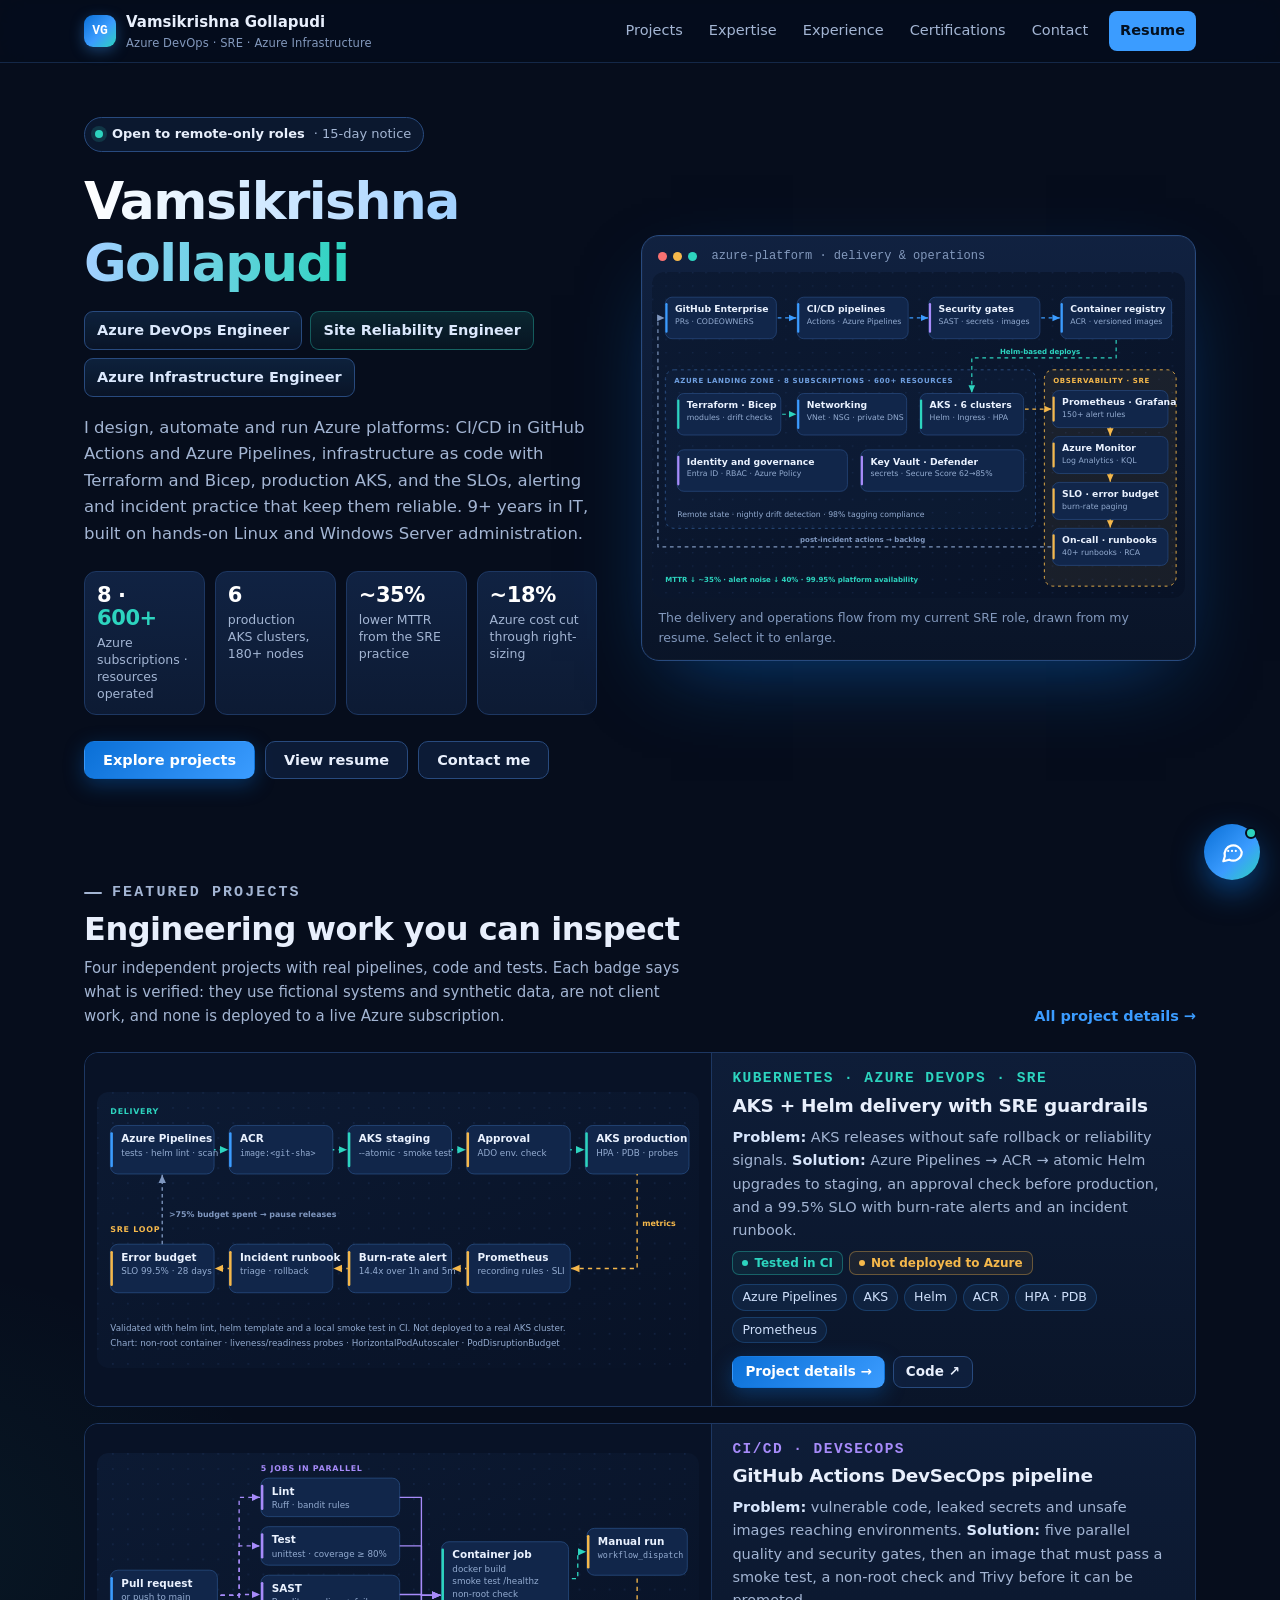
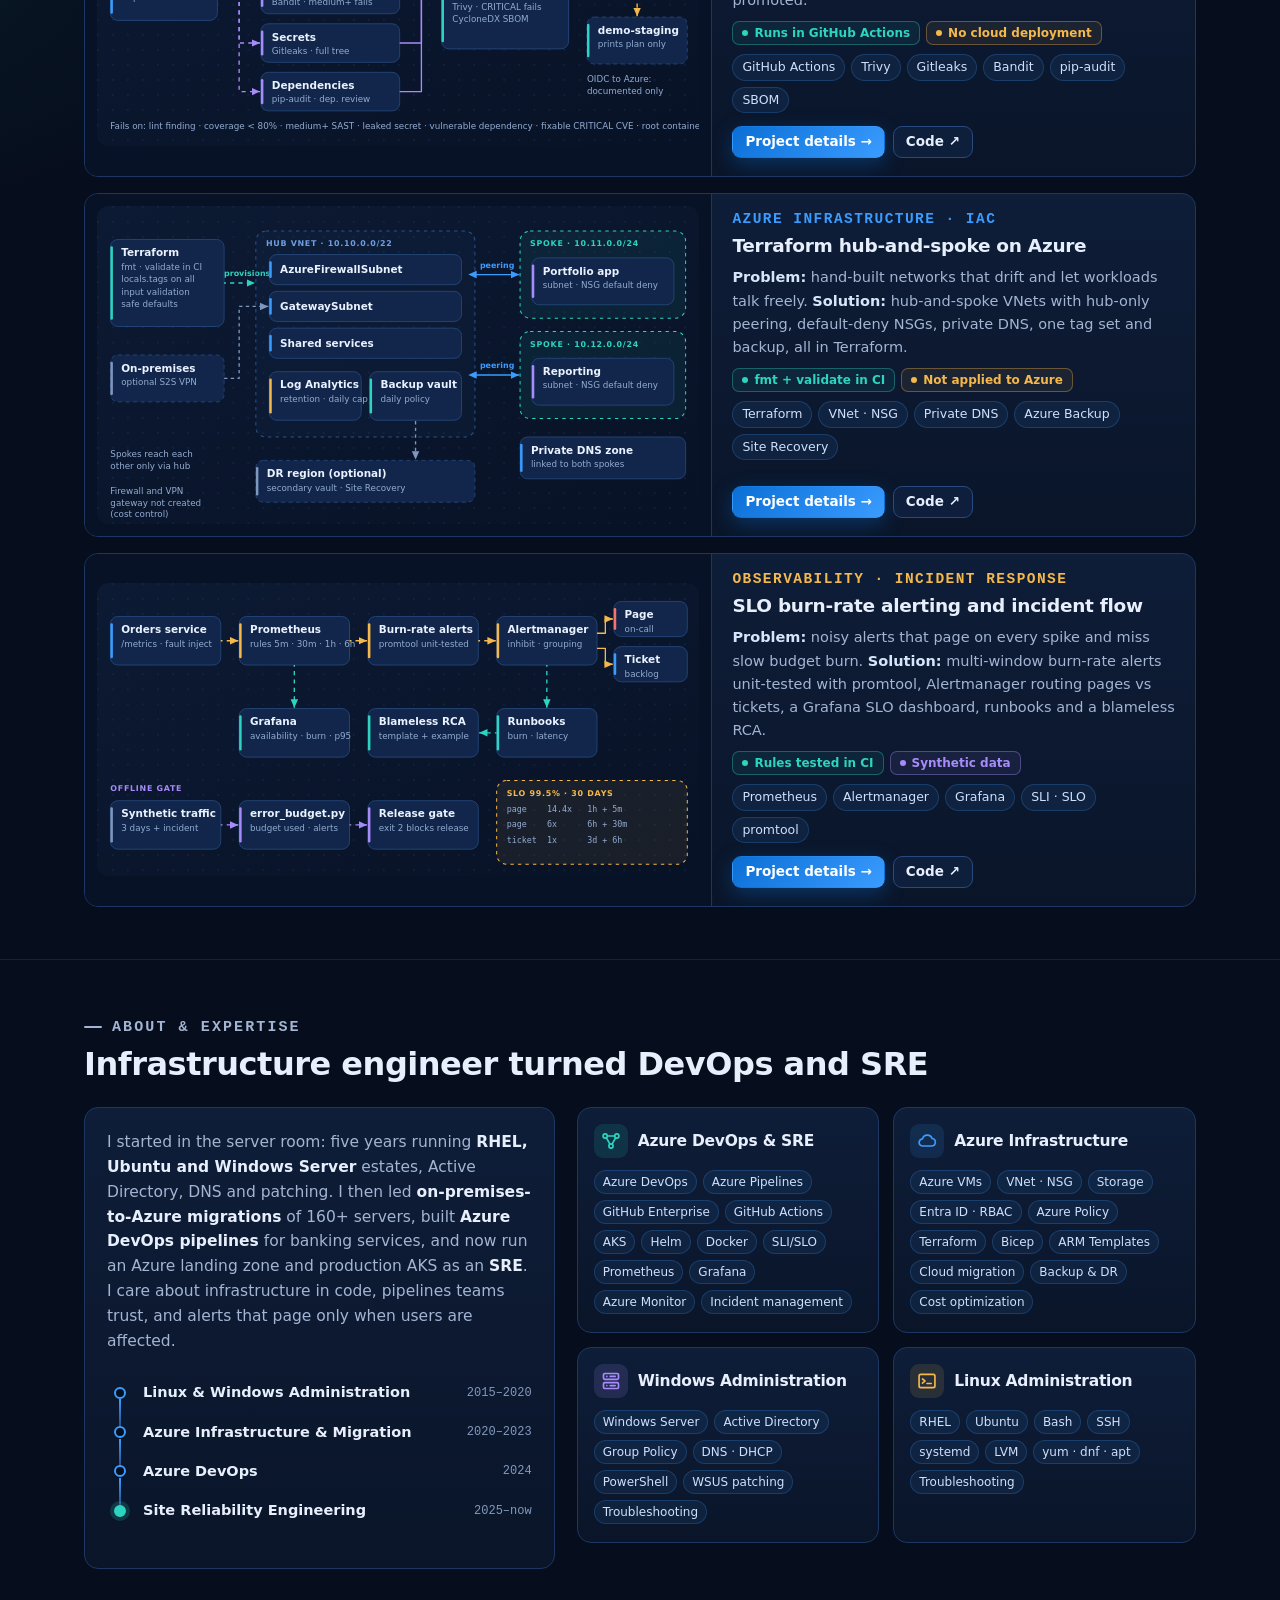
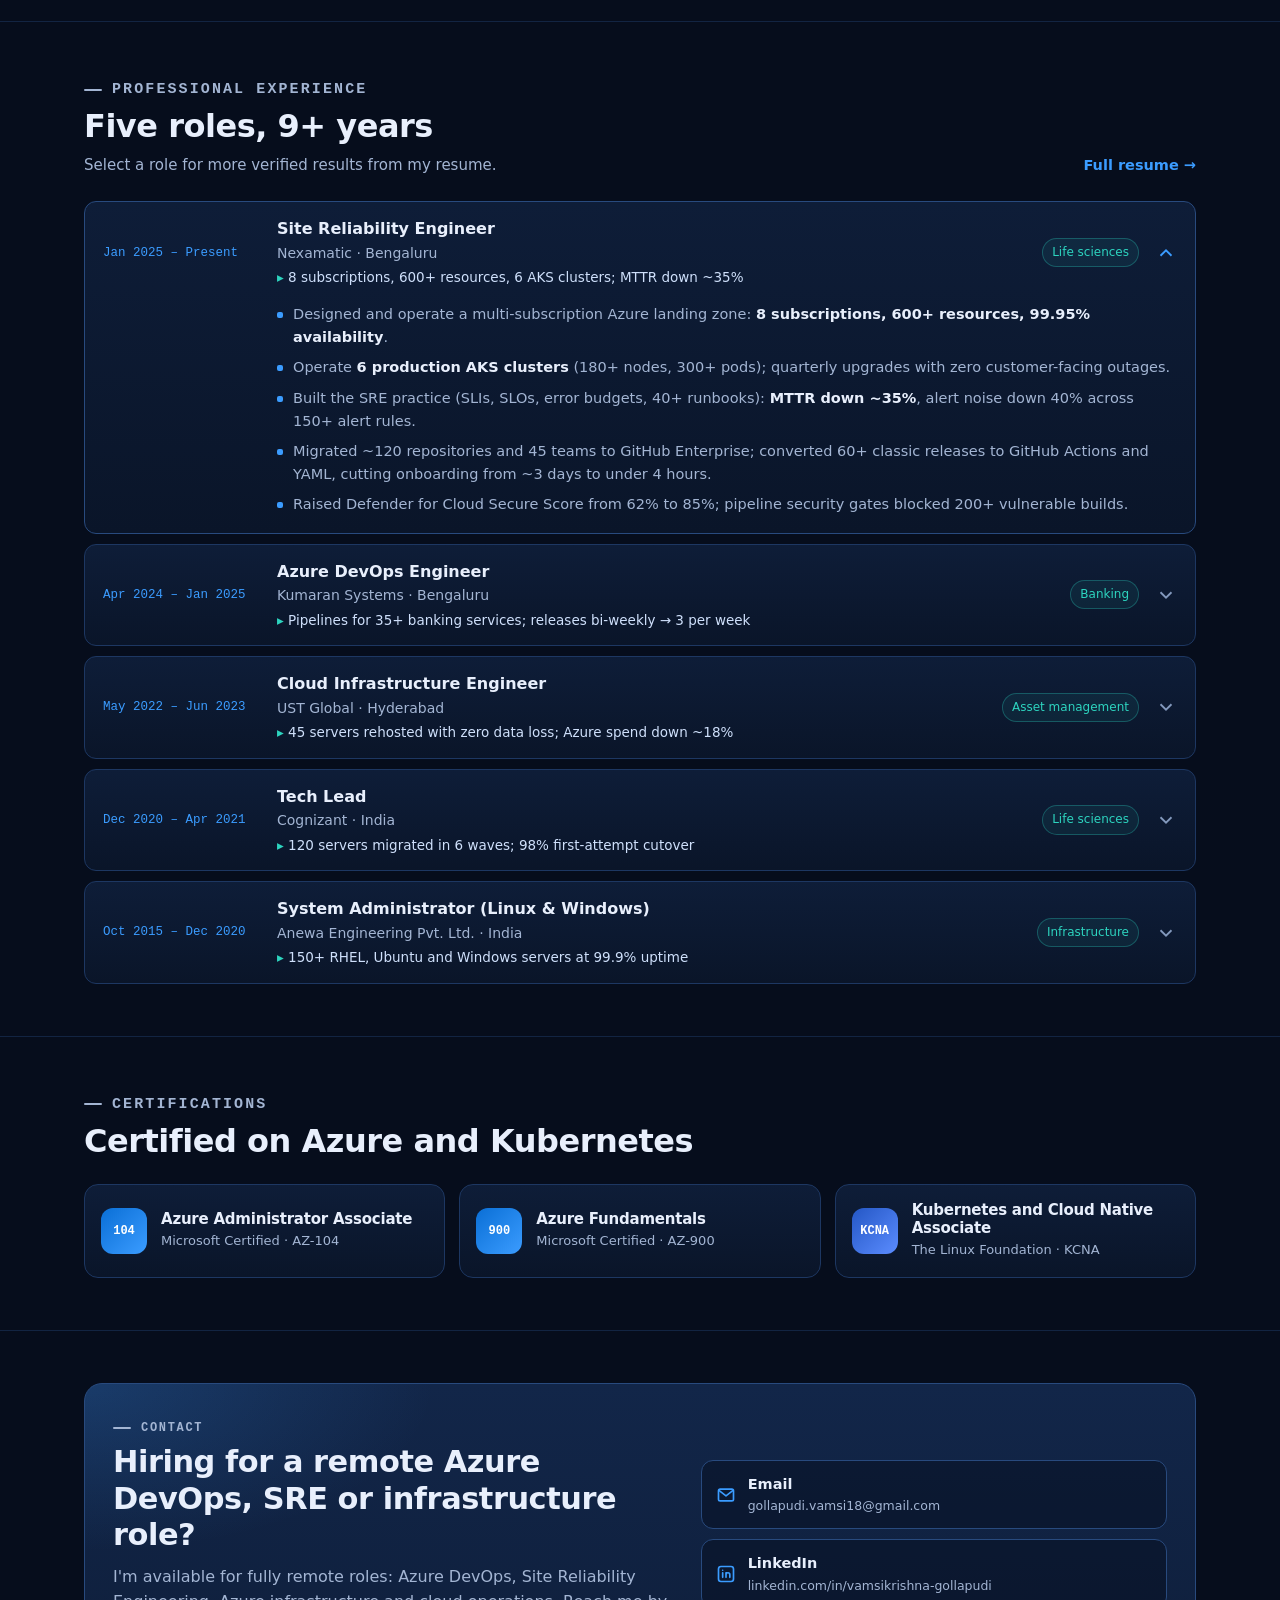
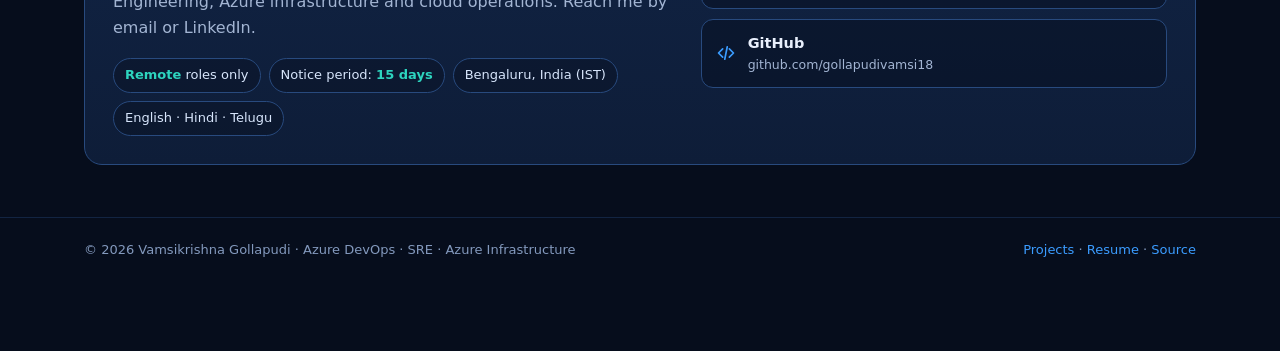
==== commit 5d6c1e89: "Polish (2b/3): homepage markup for project rows, badges and experience highlights Co-Authored-By: Cl" ====
--- a/index.html
+++ b/index.html
@@ -61,9 +61,9 @@
     <figure class="diagram-card" style="margin:0">
       <div class="window-bar" aria-hidden="true"><i></i><i></i><i></i><span>azure-platform · delivery &amp; operations</span></div>
       <button class="zoomable" type="button" data-diagram="assets/img/platform-architecture.svg" data-title="Azure platform delivery and operations flow" aria-label="Enlarge the platform architecture diagram">
-        <img src="assets/img/platform-architecture.svg" width="720" height="440" alt="Delivery and operations flow: GitHub Enterprise pull requests run CI in GitHub Actions and Azure Pipelines with security gates, images go to Azure Container Registry and deploy with Helm to AKS inside an Azure landing zone built with Terraform and Bicep; Prometheus, Grafana and Azure Monitor drive SLO alerts, runbooks and incident reviews.">
+        <img src="assets/img/platform-architecture.svg" width="720" height="440" alt="Delivery and operations flow: GitHub Enterprise pull requests run CI in GitHub Actions and Azure Pipelines with security gates; images go to Azure Container Registry and are deployed with Helm to AKS inside an 8-subscription Azure landing zone built with Terraform and Bicep; Prometheus, Grafana and Azure Monitor drive SLO alerts, runbooks and incident reviews.">
       </button>
-      <figcaption>The delivery and operations flow I run today: tools and figures from my current SRE role.</figcaption>
+      <figcaption>The delivery and operations flow from my current SRE role, drawn from my resume. Select it to enlarge.</figcaption>
     </figure>
   </div>
 </section>
@@ -74,68 +74,76 @@
       <div>
         <p class="eyebrow">Featured projects</p>
         <h2 id="projects-title">Engineering work you can inspect</h2>
-        <p>Four independent demos with real pipelines, code and tests in the repository. Built on fictional systems and synthetic data; not client work and not deployed to a live Azure subscription.</p>
+        <p>Four independent projects with real pipelines, code and tests. Each badge says what is verified: they use fictional systems and synthetic data, are not client work, and none is deployed to a live Azure subscription.</p>
       </div>
       <a class="link-arrow" href="projects.html">All project details</a>
     </div>
     <div class="projects">
       <article class="project reveal" id="p-aks">
-        <button class="preview zoomable" type="button" data-diagram="assets/img/aks-sre-architecture.svg" data-title="AKS + Helm delivery with SRE guardrails" aria-label="Enlarge the AKS and Helm architecture diagram">
-          <img src="assets/img/aks-sre-architecture.svg" width="720" height="330" loading="lazy" alt="Azure Pipelines to ACR, atomic Helm deploy to AKS staging, approval, AKS production; Prometheus feeds burn-rate alerts, a runbook and an error-budget policy that can freeze releases.">
+        <button class="preview zoomable" type="button" data-diagram="assets/img/aks-sre-architecture.svg" data-title="AKS + Helm delivery with SRE guardrails" aria-label="Enlarge diagram: AKS + Helm delivery with SRE guardrails">
+          <img src="assets/img/aks-sre-architecture.svg" width="720" height="330" alt="Azure Pipelines runs tests, helm lint and an image scan, pushes to ACR, deploys to AKS staging with an atomic Helm upgrade and smoke test, waits for an approval check, then deploys to production. Prometheus recording rules feed burn-rate alerts, an incident runbook and an error-budget policy that pauses releases.">
+          <span class="zoom-hint" aria-hidden="true">Tap to enlarge</span>
         </button>
         <div class="body">
           <p class="kicker teal">Kubernetes · Azure DevOps · SRE</p>
           <h3>AKS + Helm delivery with SRE guardrails</h3>
-          <p><b>Problem:</b> AKS releases without safe rollback or reliability signals. <b>Solution:</b> Azure Pipelines → ACR → atomic Helm upgrades to staging, approval to production, and a 99.5% SLO with burn-rate alerts and an incident runbook.</p>
+          <p><b>Problem:</b> AKS releases without safe rollback or reliability signals. <b>Solution:</b> Azure Pipelines → ACR → atomic Helm upgrades to staging, an approval check before production, and a 99.5% SLO with burn-rate alerts and an incident runbook.</p>
+          <ul class="vstatus" aria-label="Verification status"><li class="st ok">Tested in CI</li><li class="st warn">Not deployed to Azure</li></ul>
           <ul class="chips" aria-label="Technologies"><li>Azure Pipelines</li><li>AKS</li><li>Helm</li><li>ACR</li><li>HPA · PDB</li><li>Prometheus</li></ul>
           <div class="card-actions">
-            <button class="btn btn-ghost btn-sm" type="button" data-diagram="assets/img/aks-sre-architecture.svg" data-title="AKS + Helm delivery with SRE guardrails">View architecture</button>
-            <a class="btn btn-primary btn-sm" href="projects.html#aks-helm-sre">Explore project →</a>
+            <a class="btn btn-primary btn-sm" href="projects.html#aks-helm-sre">Project details →</a>
+            <a class="btn btn-ghost btn-sm" href="https://github.com/gollapudivamsi18/gollapudivamsi18.github.io/tree/main/demos/aks-helm-sre" target="_blank" rel="noopener">Code ↗</a>
           </div>
         </div>
       </article>
       <article class="project reveal" id="p-devsecops">
-        <button class="preview zoomable" type="button" data-diagram="assets/img/devsecops-pipeline.svg" data-title="GitHub Actions DevSecOps pipeline" aria-label="Enlarge the DevSecOps pipeline diagram">
-          <img src="assets/img/devsecops-pipeline.svg" width="720" height="350" loading="lazy" alt="A pull request fans out to lint, test, SAST, secret and dependency jobs, then a container job with Trivy and SBOM, then an approval gate.">
+        <button class="preview zoomable" type="button" data-diagram="assets/img/devsecops-pipeline.svg" data-title="GitHub Actions DevSecOps pipeline" aria-label="Enlarge diagram: GitHub Actions DevSecOps pipeline">
+          <img src="assets/img/devsecops-pipeline.svg" width="720" height="350" loading="lazy" alt="A pull request fans out to lint, test, SAST, secret and dependency jobs, then a container job with smoke test, non-root check, Trivy and SBOM. A manual run on main reaches a demo-staging environment that only prints what it would deploy.">
+          <span class="zoom-hint" aria-hidden="true">Tap to enlarge</span>
         </button>
         <div class="body">
           <p class="kicker violet">CI/CD · DevSecOps</p>
           <h3>GitHub Actions DevSecOps pipeline</h3>
-          <p><b>Problem:</b> vulnerable code, leaked secrets and unsafe images reaching environments. <b>Solution:</b> five parallel quality and security gates, then an image that must pass a smoke test, a non-root check and Trivy before an approval-gated deploy.</p>
-          <ul class="chips" aria-label="Technologies"><li>GitHub Actions</li><li>Trivy</li><li>Gitleaks</li><li>Bandit</li><li>SBOM</li><li>OIDC</li></ul>
-          <div class="card-actions">
-            <button class="btn btn-ghost btn-sm" type="button" data-diagram="assets/img/devsecops-pipeline.svg" data-title="GitHub Actions DevSecOps pipeline">View architecture</button>
-            <a class="btn btn-primary btn-sm" href="projects.html#devsecops">Explore project →</a>
+          <p><b>Problem:</b> vulnerable code, leaked secrets and unsafe images reaching environments. <b>Solution:</b> five parallel quality and security gates, then an image that must pass a smoke test, a non-root check and Trivy before it can be promoted.</p>
+          <ul class="vstatus" aria-label="Verification status"><li class="st ok">Runs in GitHub Actions</li><li class="st warn">No cloud deployment</li></ul>
+          <ul class="chips" aria-label="Technologies"><li>GitHub Actions</li><li>Trivy</li><li>Gitleaks</li><li>Bandit</li><li>pip-audit</li><li>SBOM</li></ul>
+          <div class="card-actions">
+            <a class="btn btn-primary btn-sm" href="projects.html#devsecops">Project details →</a>
+            <a class="btn btn-ghost btn-sm" href="https://github.com/gollapudivamsi18/gollapudivamsi18.github.io/tree/main/demos/github-actions-devsecops" target="_blank" rel="noopener">Code ↗</a>
           </div>
         </div>
       </article>
       <article class="project reveal" id="p-terraform">
-        <button class="preview zoomable" type="button" data-diagram="assets/img/hub-spoke.svg" data-title="Terraform hub-and-spoke network on Azure" aria-label="Enlarge the hub-and-spoke diagram">
-          <img src="assets/img/hub-spoke.svg" width="720" height="380" loading="lazy" alt="Terraform provisions a hub VNet with firewall, gateway and shared-services subnets, Log Analytics and a backup vault, peered to two spokes with default-deny NSGs and a private DNS zone.">
+        <button class="preview zoomable" type="button" data-diagram="assets/img/hub-spoke.svg" data-title="Terraform hub-and-spoke on Azure" aria-label="Enlarge diagram: Terraform hub-and-spoke on Azure">
+          <img src="assets/img/hub-spoke.svg" width="720" height="380" loading="lazy" alt="Terraform provisions a hub VNet with firewall, gateway and shared-services subnets, Log Analytics and a backup vault, peered to two spokes with default-deny NSGs and a private DNS zone; optional VPN and DR region.">
+          <span class="zoom-hint" aria-hidden="true">Tap to enlarge</span>
         </button>
         <div class="body">
           <p class="kicker azure">Azure Infrastructure · IaC</p>
           <h3>Terraform hub-and-spoke on Azure</h3>
-          <p><b>Problem:</b> hand-built networks that drift and let workloads talk freely. <b>Solution:</b> hub-and-spoke VNets with hub-only peering, default-deny NSGs, private DNS, standard tags and backup, all in Terraform and validated in CI.</p>
+          <p><b>Problem:</b> hand-built networks that drift and let workloads talk freely. <b>Solution:</b> hub-and-spoke VNets with hub-only peering, default-deny NSGs, private DNS, one tag set and backup, all in Terraform.</p>
+          <ul class="vstatus" aria-label="Verification status"><li class="st ok">fmt + validate in CI</li><li class="st warn">Not applied to Azure</li></ul>
           <ul class="chips" aria-label="Technologies"><li>Terraform</li><li>VNet · NSG</li><li>Private DNS</li><li>Azure Backup</li><li>Site Recovery</li></ul>
           <div class="card-actions">
-            <button class="btn btn-ghost btn-sm" type="button" data-diagram="assets/img/hub-spoke.svg" data-title="Terraform hub-and-spoke network on Azure">View architecture</button>
-            <a class="btn btn-primary btn-sm" href="projects.html#terraform-hub-spoke">Explore project →</a>
+            <a class="btn btn-primary btn-sm" href="projects.html#terraform-hub-spoke">Project details →</a>
+            <a class="btn btn-ghost btn-sm" href="https://github.com/gollapudivamsi18/gollapudivamsi18.github.io/tree/main/demos/terraform-hub-spoke" target="_blank" rel="noopener">Code ↗</a>
           </div>
         </div>
       </article>
       <article class="project reveal" id="p-sre">
-        <button class="preview zoomable" type="button" data-diagram="assets/img/sre-observability.svg" data-title="SLO burn-rate alerting and incident flow" aria-label="Enlarge the SRE observability diagram">
+        <button class="preview zoomable" type="button" data-diagram="assets/img/sre-observability.svg" data-title="SLO burn-rate alerting and incident flow" aria-label="Enlarge diagram: SLO burn-rate alerting and incident flow">
           <img src="assets/img/sre-observability.svg" width="720" height="350" loading="lazy" alt="Orders service scraped by Prometheus, burn-rate alerts tested with promtool, Alertmanager routing to page or ticket, Grafana dashboard, runbooks and RCA, and an offline error-budget release gate.">
+          <span class="zoom-hint" aria-hidden="true">Tap to enlarge</span>
         </button>
         <div class="body">
           <p class="kicker amber">Observability · Incident response</p>
           <h3>SLO burn-rate alerting and incident flow</h3>
-          <p><b>Problem:</b> noisy alerts that page on every spike. <b>Solution:</b> multi-window burn-rate alerts unit-tested with promtool, Alertmanager routing pages vs tickets, a Grafana SLO dashboard, runbooks and a blameless RCA.</p>
-          <ul class="chips" aria-label="Technologies"><li>Prometheus</li><li>Grafana</li><li>Alertmanager</li><li>SLI · SLO</li><li>Docker Compose</li></ul>
-          <div class="card-actions">
-            <button class="btn btn-ghost btn-sm" type="button" data-diagram="assets/img/sre-observability.svg" data-title="SLO burn-rate alerting and incident flow">View architecture</button>
-            <a class="btn btn-primary btn-sm" href="projects.html#sre-observability">Explore project →</a>
+          <p><b>Problem:</b> noisy alerts that page on every spike and miss slow budget burn. <b>Solution:</b> multi-window burn-rate alerts unit-tested with promtool, Alertmanager routing pages vs tickets, a Grafana SLO dashboard, runbooks and a blameless RCA.</p>
+          <ul class="vstatus" aria-label="Verification status"><li class="st ok">Rules tested in CI</li><li class="st info">Synthetic data</li></ul>
+          <ul class="chips" aria-label="Technologies"><li>Prometheus</li><li>Alertmanager</li><li>Grafana</li><li>SLI · SLO</li><li>promtool</li></ul>
+          <div class="card-actions">
+            <a class="btn btn-primary btn-sm" href="projects.html#sre-observability">Project details →</a>
+            <a class="btn btn-ghost btn-sm" href="https://github.com/gollapudivamsi18/gollapudivamsi18.github.io/tree/main/demos/sre-observability" target="_blank" rel="noopener">Code ↗</a>
           </div>
         </div>
       </article>
@@ -164,19 +172,19 @@
       <div class="skills-grid">
         <article class="skill teal reveal">
           <div class="skill-head"><svg viewBox="0 0 24 24" fill="none" stroke="currentColor" stroke-width="2" stroke-linecap="round" stroke-linejoin="round" aria-hidden="true"><circle cx="5" cy="6" r="2.5"/><circle cx="19" cy="6" r="2.5"/><circle cx="12" cy="18" r="2.5"/><path d="M7.5 6h9M6.5 8.2l4.2 7.6M17.5 8.2l-4.2 7.6"/></svg><h3>Azure DevOps &amp; SRE</h3></div>
-          <ul class="chips"><li>Azure DevOps</li><li>Azure Pipelines</li><li>GitHub Enterprise</li><li>GitHub Actions</li><li>CI/CD</li><li>Kubernetes</li><li>AKS</li><li>Helm</li><li>Docker</li><li>SLI/SLO</li><li>Monitoring</li><li>Incident management</li><li>Prometheus</li><li>Grafana</li><li>Azure Monitor</li></ul>
+          <ul class="chips"><li>Azure DevOps</li><li>Azure Pipelines</li><li>GitHub Enterprise</li><li>GitHub Actions</li><li>AKS</li><li>Helm</li><li>Docker</li><li>SLI/SLO</li><li>Prometheus</li><li>Grafana</li><li>Azure Monitor</li><li>Incident management</li></ul>
         </article>
         <article class="skill reveal">
           <div class="skill-head"><svg viewBox="0 0 24 24" fill="none" stroke="currentColor" stroke-width="2" stroke-linecap="round" stroke-linejoin="round" aria-hidden="true"><path d="M7 18h10.5a4.5 4.5 0 0 0 .6-8.96A6 6 0 0 0 6.6 9.5 4.25 4.25 0 0 0 7 18z"/></svg><h3>Azure Infrastructure</h3></div>
-          <ul class="chips"><li>Virtual Machines</li><li>Networking</li><li>VNet</li><li>NSG</li><li>Storage</li><li>Entra ID</li><li>RBAC</li><li>Terraform</li><li>Bicep</li><li>ARM Templates</li><li>Azure Policy</li><li>Cloud migration</li><li>Backup</li><li>Disaster recovery</li><li>Cost optimization</li></ul>
+          <ul class="chips"><li>Azure VMs</li><li>VNet · NSG</li><li>Storage</li><li>Entra ID · RBAC</li><li>Azure Policy</li><li>Terraform</li><li>Bicep</li><li>ARM Templates</li><li>Cloud migration</li><li>Backup &amp; DR</li><li>Cost optimization</li></ul>
         </article>
         <article class="skill violet reveal">
           <div class="skill-head"><svg viewBox="0 0 24 24" fill="none" stroke="currentColor" stroke-width="2" stroke-linecap="round" stroke-linejoin="round" aria-hidden="true"><rect x="3" y="3" width="18" height="7" rx="1.5"/><rect x="3" y="14" width="18" height="7" rx="1.5"/><path d="M7 6.5h.01M7 17.5h.01M11 6.5h6M11 17.5h6"/></svg><h3>Windows Administration</h3></div>
-          <ul class="chips"><li>Windows Server</li><li>Active Directory</li><li>Group Policy</li><li>DNS</li><li>DHCP</li><li>Patching</li><li>PowerShell</li><li>Troubleshooting</li><li>Server operations</li></ul>
+          <ul class="chips"><li>Windows Server</li><li>Active Directory</li><li>Group Policy</li><li>DNS · DHCP</li><li>PowerShell</li><li>WSUS patching</li><li>Troubleshooting</li></ul>
         </article>
         <article class="skill amber reveal">
           <div class="skill-head"><svg viewBox="0 0 24 24" fill="none" stroke="currentColor" stroke-width="2" stroke-linecap="round" stroke-linejoin="round" aria-hidden="true"><rect x="2.5" y="4" width="19" height="16" rx="2"/><path d="M6.5 9.5l3 2.5-3 2.5M12 15h5"/></svg><h3>Linux Administration</h3></div>
-          <ul class="chips"><li>RHEL</li><li>Ubuntu</li><li>Bash</li><li>SSH</li><li>systemd</li><li>LVM</li><li>Patch management</li><li>Troubleshooting</li><li>Monitoring</li><li>Automation</li></ul>
+          <ul class="chips"><li>RHEL</li><li>Ubuntu</li><li>Bash</li><li>SSH</li><li>systemd</li><li>LVM</li><li>yum · dnf · apt</li><li>Troubleshooting</li></ul>
         </article>
       </div>
     </div>
@@ -189,13 +197,13 @@
       <div>
         <p class="eyebrow">Professional experience</p>
         <h2 id="exp-title">Five roles, 9+ years</h2>
-        <p>Select a role to see verified results from my resume.</p>
+        <p>Select a role for more verified results from my resume.</p>
       </div>
       <a class="link-arrow" href="resume.html">Full resume</a>
     </div>
     <ol class="timeline">
       <li><details class="role" open>
-        <summary><span class="when">Jan 2025 – Present</span><div><div class="title">Site Reliability Engineer</div><div class="org">Nexamatic · Bengaluru</div></div><span class="tag">Life sciences</span><svg class="chev" viewBox="0 0 24 24" fill="none" stroke="currentColor" stroke-width="2" aria-hidden="true"><path d="M6 9l6 6 6-6"/></svg></summary>
+        <summary><span class="when">Jan 2025 – Present</span><div><div class="title">Site Reliability Engineer</div><div class="org">Nexamatic · Bengaluru</div><div class="hit">8 subscriptions, 600+ resources, 6 AKS clusters; MTTR down ~35%</div></div><span class="tag">Life sciences</span><svg class="chev" viewBox="0 0 24 24" fill="none" stroke="currentColor" stroke-width="2" aria-hidden="true"><path d="M6 9l6 6 6-6"/></svg></summary>
         <div class="detail"><ul>
           <li>Designed and operate a multi-subscription Azure landing zone: <b>8 subscriptions, 600+ resources, 99.95% availability</b>.</li>
           <li>Operate <b>6 production AKS clusters</b> (180+ nodes, 300+ pods); quarterly upgrades with zero customer-facing outages.</li>
@@ -205,7 +213,7 @@
         </ul></div>
       </details></li>
       <li><details class="role">
-        <summary><span class="when">Apr 2024 – Jan 2025</span><div><div class="title">Azure DevOps Engineer</div><div class="org">Kumaran Systems · Bengaluru</div></div><span class="tag">Banking</span><svg class="chev" viewBox="0 0 24 24" fill="none" stroke="currentColor" stroke-width="2" aria-hidden="true"><path d="M6 9l6 6 6-6"/></svg></summary>
+        <summary><span class="when">Apr 2024 – Jan 2025</span><div><div class="title">Azure DevOps Engineer</div><div class="org">Kumaran Systems · Bengaluru</div><div class="hit">Pipelines for 35+ banking services; releases bi-weekly → 3 per week</div></div><span class="tag">Banking</span><svg class="chev" viewBox="0 0 24 24" fill="none" stroke="currentColor" stroke-width="2" aria-hidden="true"><path d="M6 9l6 6 6-6"/></svg></summary>
         <div class="detail"><ul>
           <li>Azure DevOps pipelines for <b>35+ banking services</b> with approval gates and 100% audit traceability.</li>
           <li>Introduced Terraform across 4 environments (setup from ~3 days to 4 hours); moved 40 classic releases to YAML, halving maintenance.</li>
@@ -214,7 +222,7 @@
         </ul></div>
       </details></li>
       <li><details class="role">
-        <summary><span class="when">May 2022 – Jun 2023</span><div><div class="title">Cloud Infrastructure Engineer</div><div class="org">UST Global · Hyderabad</div></div><span class="tag">Asset management</span><svg class="chev" viewBox="0 0 24 24" fill="none" stroke="currentColor" stroke-width="2" aria-hidden="true"><path d="M6 9l6 6 6-6"/></svg></summary>
+        <summary><span class="when">May 2022 – Jun 2023</span><div><div class="title">Cloud Infrastructure Engineer</div><div class="org">UST Global · Hyderabad</div><div class="hit">45 servers rehosted with zero data loss; Azure spend down ~18%</div></div><span class="tag">Asset management</span><svg class="chev" viewBox="0 0 24 24" fill="none" stroke="currentColor" stroke-width="2" aria-hidden="true"><path d="M6 9l6 6 6-6"/></svg></summary>
         <div class="detail"><ul>
           <li>Built and supported 250+ Azure IaaS and PaaS resources; hub-and-spoke networking with VPN links to 2 data centres.</li>
           <li>Rehosted <b>45 servers in 5 waves with zero data loss</b> using Azure Migrate and Site Recovery.</li>
@@ -223,7 +231,7 @@
         </ul></div>
       </details></li>
       <li><details class="role">
-        <summary><span class="when">Dec 2020 – Apr 2021</span><div><div class="title">Tech Lead</div><div class="org">Cognizant · India</div></div><span class="tag">Life sciences</span><svg class="chev" viewBox="0 0 24 24" fill="none" stroke="currentColor" stroke-width="2" aria-hidden="true"><path d="M6 9l6 6 6-6"/></svg></summary>
+        <summary><span class="when">Dec 2020 – Apr 2021</span><div><div class="title">Tech Lead</div><div class="org">Cognizant · India</div><div class="hit">120 servers migrated in 6 waves; 98% first-attempt cutover</div></div><span class="tag">Life sciences</span><svg class="chev" viewBox="0 0 24 24" fill="none" stroke="currentColor" stroke-width="2" aria-hidden="true"><path d="M6 9l6 6 6-6"/></svg></summary>
         <div class="detail"><ul>
           <li>Assessed 180+ servers with Azure Migrate and planned 6 waves with cutover and rollback runbooks.</li>
           <li>Led a 5-member team through the lift-and-shift of <b>120 Windows and Linux servers, 98% first-attempt cutover success</b>.</li>
@@ -231,7 +239,7 @@
         </ul></div>
       </details></li>
       <li><details class="role">
-        <summary><span class="when">Oct 2015 – Dec 2020</span><div><div class="title">System Administrator (Linux &amp; Windows)</div><div class="org">Anewa Engineering Pvt. Ltd. · India</div></div><span class="tag">Infrastructure</span><svg class="chev" viewBox="0 0 24 24" fill="none" stroke="currentColor" stroke-width="2" aria-hidden="true"><path d="M6 9l6 6 6-6"/></svg></summary>
+        <summary><span class="when">Oct 2015 – Dec 2020</span><div><div class="title">System Administrator (Linux &amp; Windows)</div><div class="org">Anewa Engineering Pvt. Ltd. · India</div><div class="hit">150+ RHEL, Ubuntu and Windows servers at 99.9% uptime</div></div><span class="tag">Infrastructure</span><svg class="chev" viewBox="0 0 24 24" fill="none" stroke="currentColor" stroke-width="2" aria-hidden="true"><path d="M6 9l6 6 6-6"/></svg></summary>
         <div class="detail"><ul>
           <li>Administered <b>150+ RHEL, Ubuntu and Windows Server systems</b> for 1,200 users at 99.9% uptime.</li>
           <li>Active Directory (1,200+ accounts), Group Policy, DNS and DHCP; 97% patch compliance with yum, apt and WSUS.</li>
--- a/assets/css/site.css
+++ b/assets/css/site.css
@@ -9,7 +9,7 @@
   --line-2: #284a7e;
   --text: #e8effc;
   --muted: #a3b5d3;
-  --dim: #7187ab;
+  --dim: #8399bd;
   --azure: #3b9cff;
   --azure-2: #0a6fd6;
   --teal: #2dd4bf;
@@ -107,19 +107,25 @@
 .link-arrow::after { content: " →"; }
 
 /* Project cards --------------------------------------------------------------- */
-.projects { display: grid; grid-template-columns: repeat(2, minmax(0, 1fr)); gap: 20px; }
-.project { display: flex; flex-direction: column; background: linear-gradient(180deg, var(--surface), var(--bg-2)); border: 1px solid var(--line); border-radius: 16px; overflow: hidden; transition: border-color .2s ease, transform .2s ease, box-shadow .2s ease; }
-.project:hover { border-color: var(--line-2); transform: translateY(-2px); box-shadow: 0 20px 50px -28px rgba(59,156,255,.5); }
-.project .preview { background: #081226; border-bottom: 1px solid var(--line); padding: 10px; }
+.projects { display: grid; gap: 16px; }
+.project { display: grid; grid-template-columns: minmax(0, 1.3fr) minmax(0, 1fr); background: linear-gradient(180deg, var(--surface), var(--bg-2)); border: 1px solid var(--line); border-radius: var(--radius); overflow: hidden; transition: border-color .2s ease, box-shadow .2s ease; }
+.project:hover { border-color: var(--line-2); box-shadow: 0 18px 48px -30px rgba(59,156,255,.55); }
+.project .preview { position: relative; background: #081226; border-right: 1px solid var(--line); padding: 12px; display: flex; align-items: center; border-radius: 0; }
 .project .preview img { border-radius: 10px; width: 100%; height: auto; }
-.project .body { padding: 18px 20px 20px; display: flex; flex-direction: column; gap: 10px; flex: 1; }
+.zoom-hint { display: none; position: absolute; right: 18px; bottom: 18px; font: 600 11px/1 var(--font); color: #dbe8fd; background: rgba(6,13,28,.85); border: 1px solid var(--line-2); padding: 6px 8px; border-radius: 7px; }
+.project .body { padding: 18px 20px; display: flex; flex-direction: column; gap: 9px; }
 .kicker { font: 600 11.5px/1 var(--mono); letter-spacing: .1em; text-transform: uppercase; }
 .kicker.azure { color: var(--azure); } .kicker.teal { color: var(--teal); } .kicker.amber { color: var(--amber); } .kicker.violet { color: var(--violet); }
-.project h3 { font-size: 19px; font-weight: 680; }
+.project h3 { font-size: 18.5px; font-weight: 680; }
 .project p { color: var(--muted); font-size: 14.5px; }
 .project p b { color: #d7e5fb; font-weight: 600; }
-.project .chips { margin-top: 2px; }
-.project .card-actions { display: flex; flex-wrap: wrap; gap: 8px; margin-top: auto; padding-top: 6px; }
+.vstatus { list-style: none; padding: 0; margin: 0; display: flex; flex-wrap: wrap; gap: 6px; }
+.vstatus .st { display: inline-flex; align-items: center; gap: 6px; font: 600 12px/1 var(--font); padding: 5px 9px; border-radius: 7px; border: 1px solid; }
+.vstatus .st::before { content: ""; width: 6px; height: 6px; border-radius: 50%; background: currentColor; }
+.vstatus .ok { color: var(--teal); border-color: rgba(45,212,191,.35); background: rgba(45,212,191,.07); }
+.vstatus .warn { color: var(--amber); border-color: rgba(245,184,75,.35); background: rgba(245,184,75,.07); }
+.vstatus .info { color: var(--violet); border-color: rgba(167,139,250,.38); background: rgba(167,139,250,.08); }
+.project .card-actions { display: flex; flex-wrap: wrap; gap: 8px; margin-top: auto; padding-top: 4px; }
 .note { font-size: 13px; color: var(--dim); margin-top: 16px; }
 
 /* About + expertise ------------------------------------------------------------ */
@@ -152,6 +158,8 @@
 .role .when { font: 500 12.5px/1.3 var(--mono); color: var(--azure); }
 .role .title { font-weight: 650; font-size: 16px; }
 .role .org { color: var(--muted); font-size: 14px; }
+.role .hit { color: #cfe0fb; font-size: 13.5px; margin-top: 3px; }
+.role .hit::before { content: "▸ "; color: var(--teal); }
 .role .tag { font-size: 12px; color: var(--teal); border: 1px solid rgba(45,212,191,.3); background: rgba(45,212,191,.07); padding: 4px 9px; border-radius: 999px; white-space: nowrap; }
 .role .chev { width: 22px; height: 22px; color: var(--dim); transition: transform .2s ease; }
 .role[open] .chev { transform: rotate(180deg); color: var(--azure); }
@@ -204,7 +212,7 @@
 .case { padding: 34px 0; border-top: 1px solid rgba(29,55,98,.55); }
 .case:first-of-type { border-top: 0; }
 .case-head { display: flex; flex-wrap: wrap; align-items: flex-end; justify-content: space-between; gap: 12px; margin-bottom: 18px; }
-.case-head h2 { font-size: clamp(1.35rem, 2.4vw, 1.75rem); margin-top: 6px; }
+.case-head h2 { font-size: clamp(1.35rem, 2.4vw, 1.75rem); margin: 6px 0 10px; }
 .case-grid { display: grid; grid-template-columns: minmax(0, 1.35fr) minmax(0, 1fr); gap: 22px; align-items: start; }
 .case-facts { display: grid; gap: 12px; }
 .case-facts .panel { padding: 16px 18px; }
@@ -298,7 +306,9 @@
   .nav.open { display: flex; }
   .nav a { padding: 11px 12px; font-size: 15px; }
   .nav a.nav-cta { margin: 6px 0 0; text-align: center; }
-  .projects { grid-template-columns: 1fr; }
+  .project { grid-template-columns: minmax(0, 1fr); }
+  .project .preview { border-right: 0; border-bottom: 1px solid var(--line); }
+  .zoom-hint { display: block; }
   .certs { grid-template-columns: 1fr; }
   .contact-card { grid-template-columns: 1fr; }
   .role summary { grid-template-columns: minmax(0, 1fr) 22px; gap: 4px 12px; }
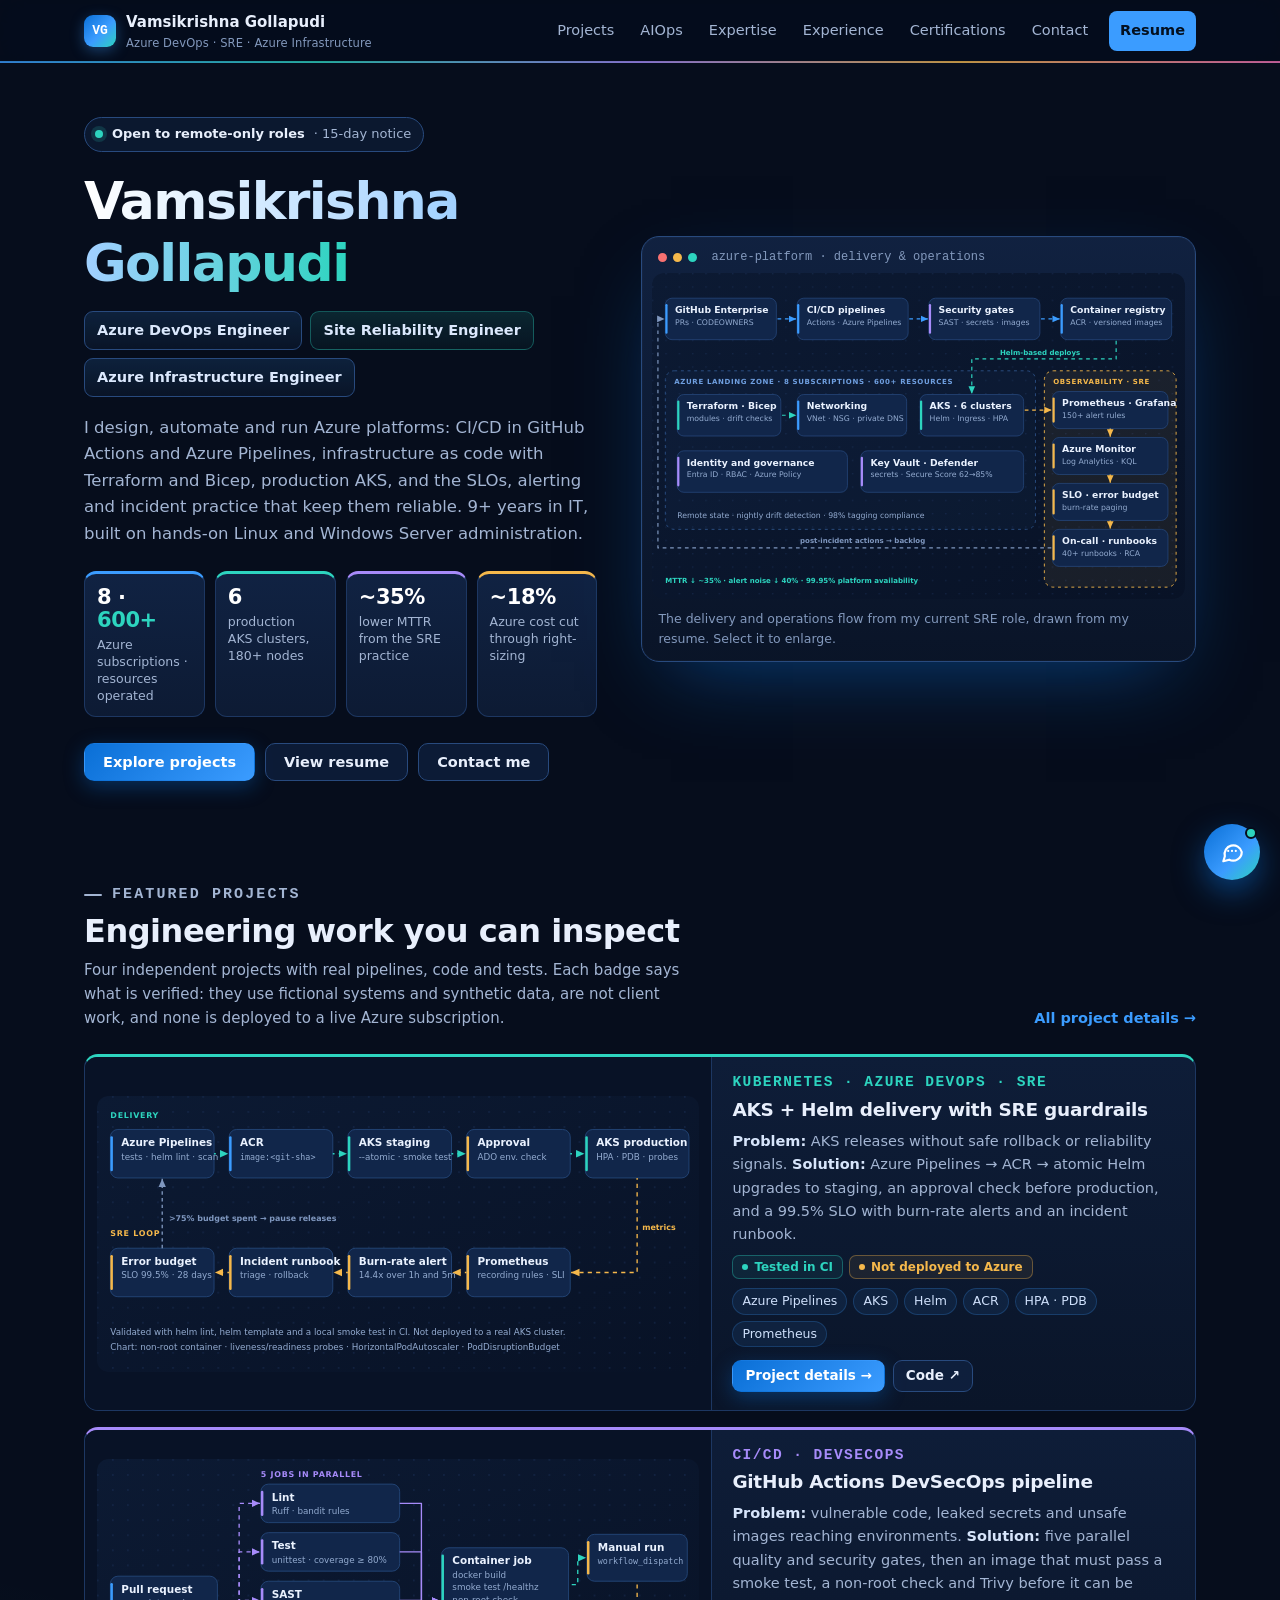
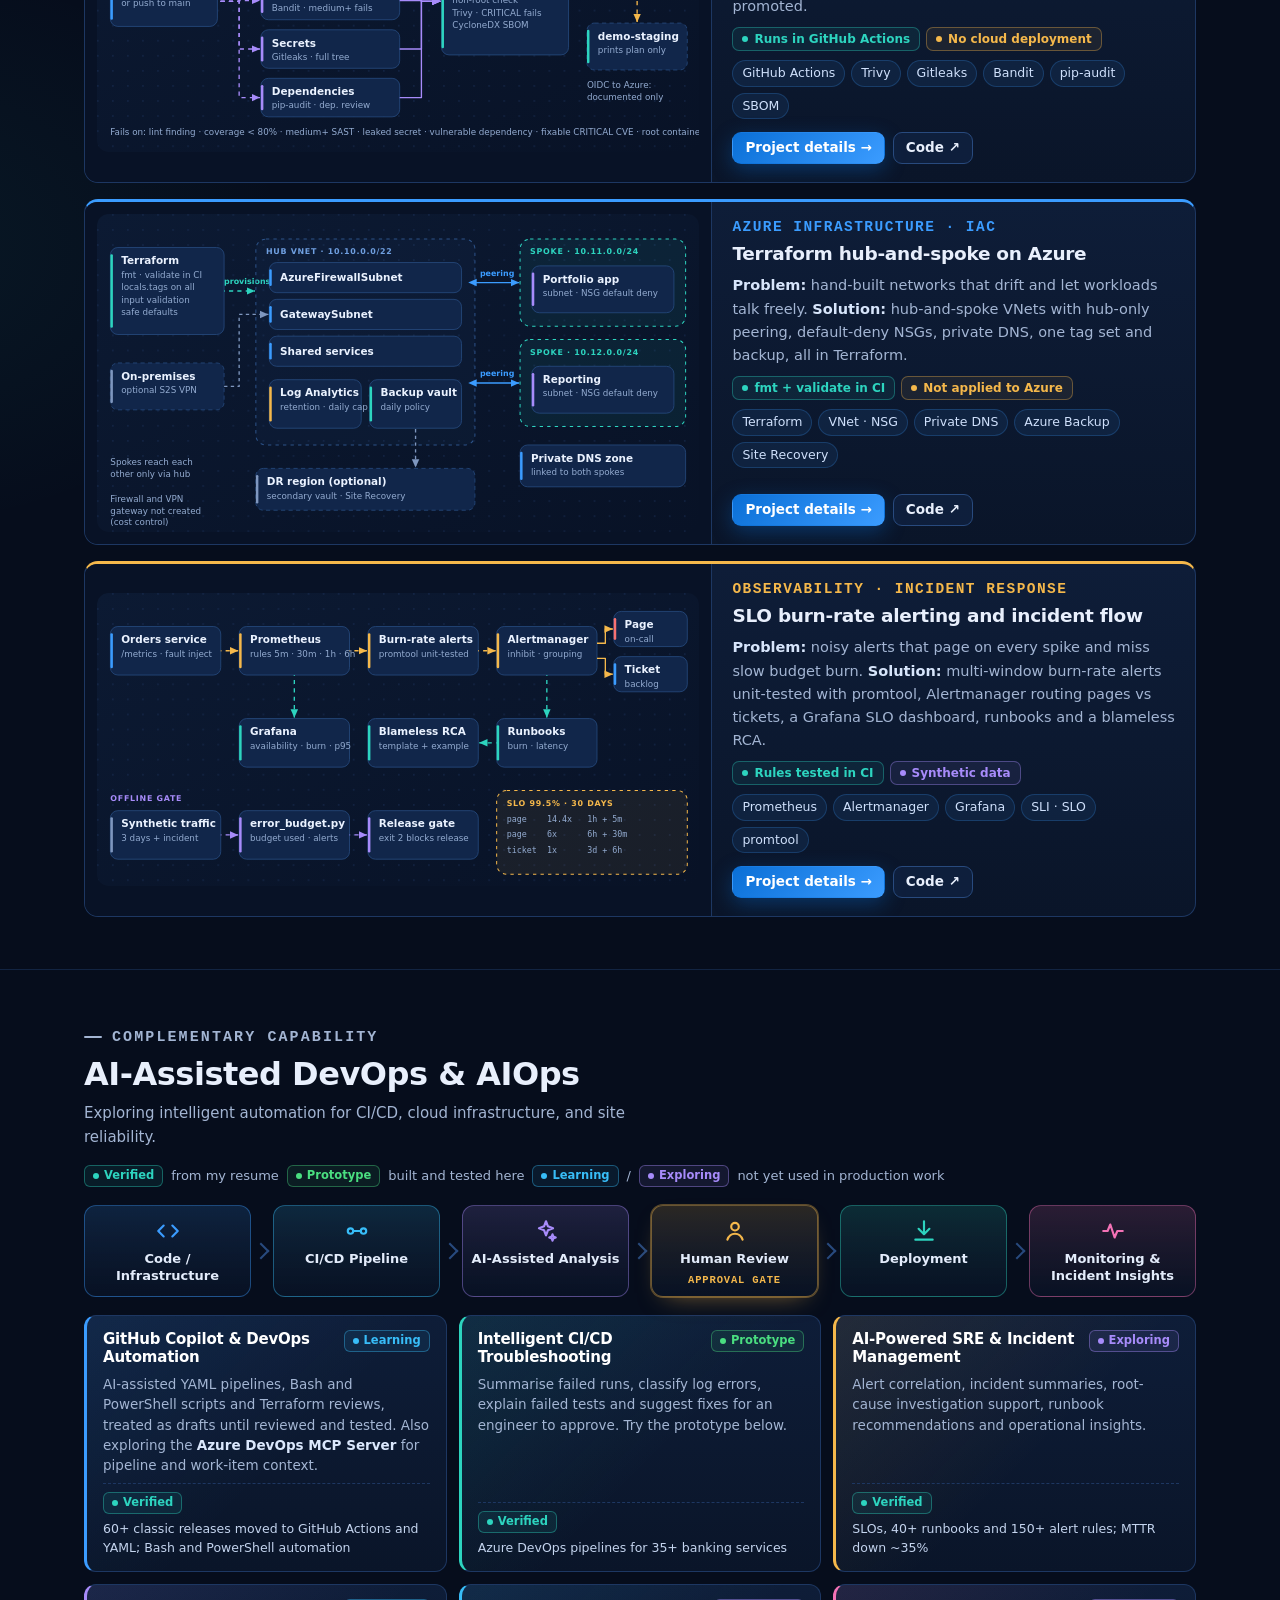
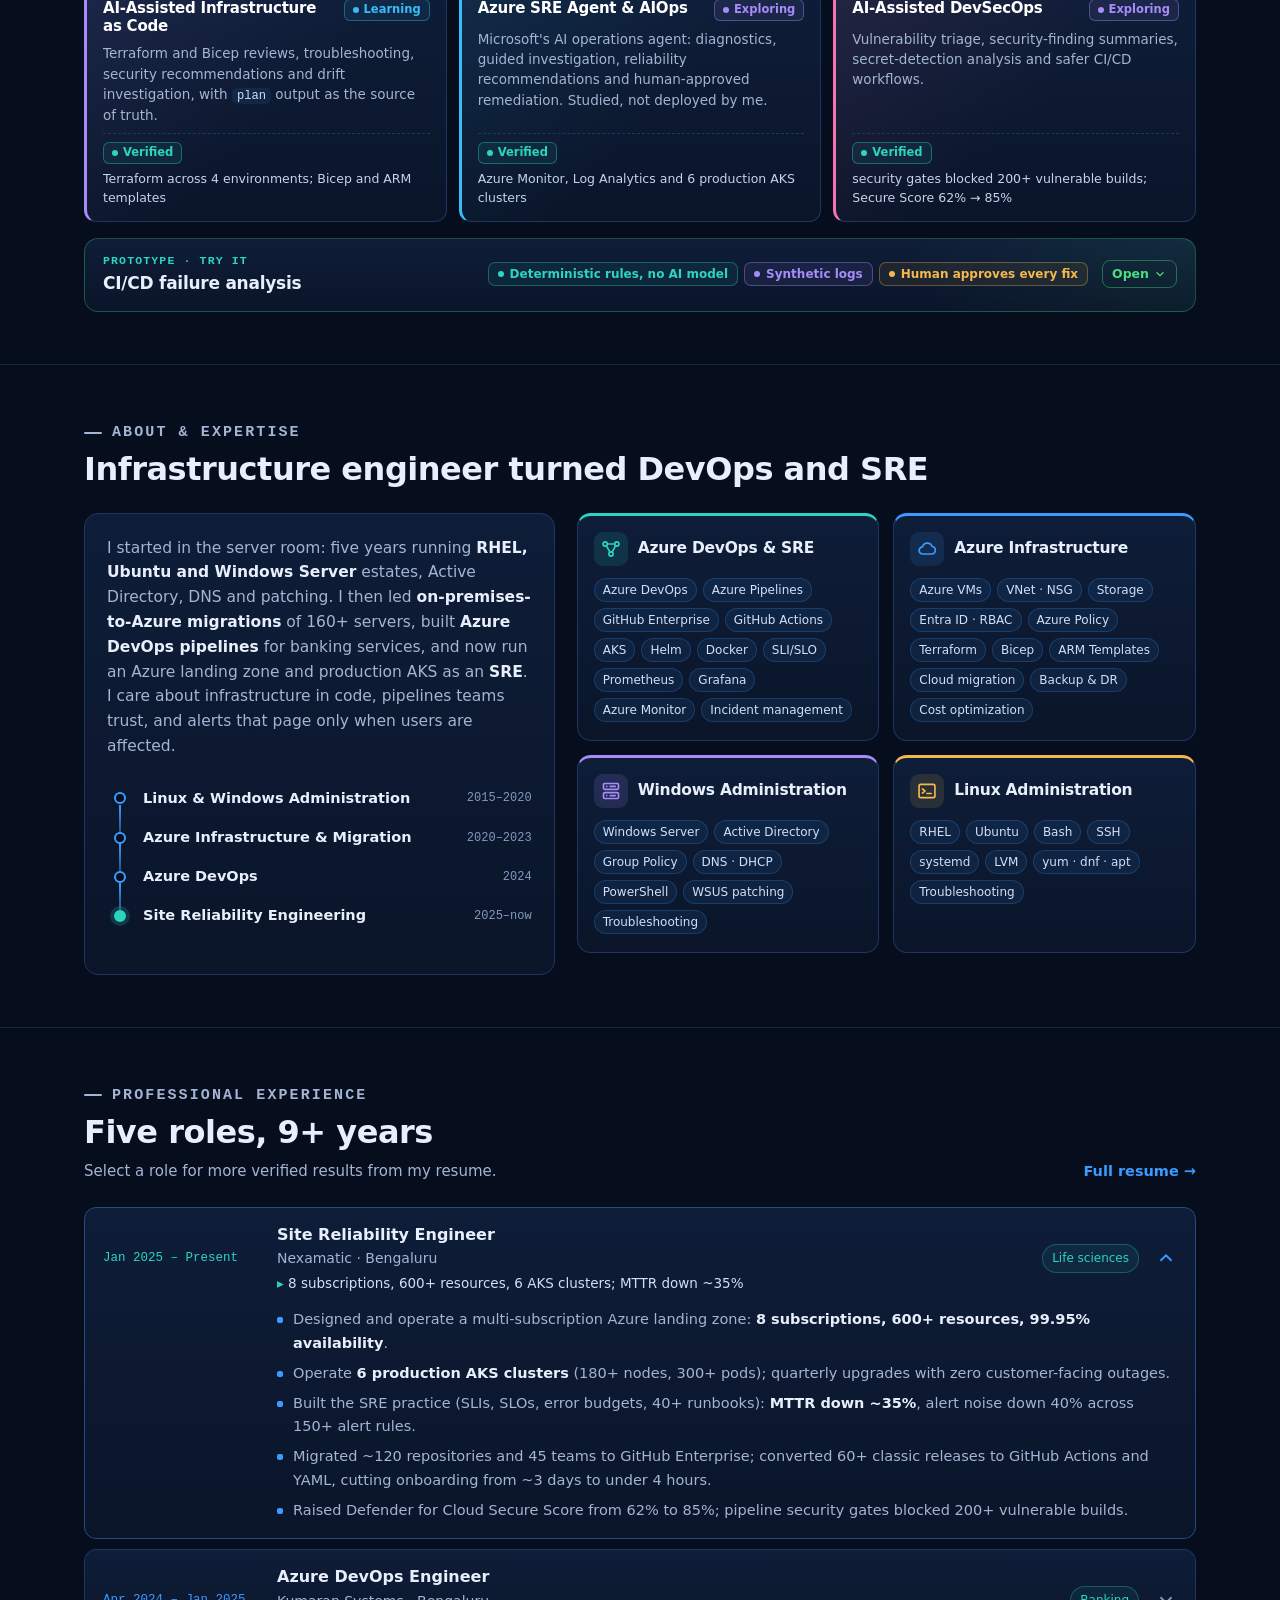
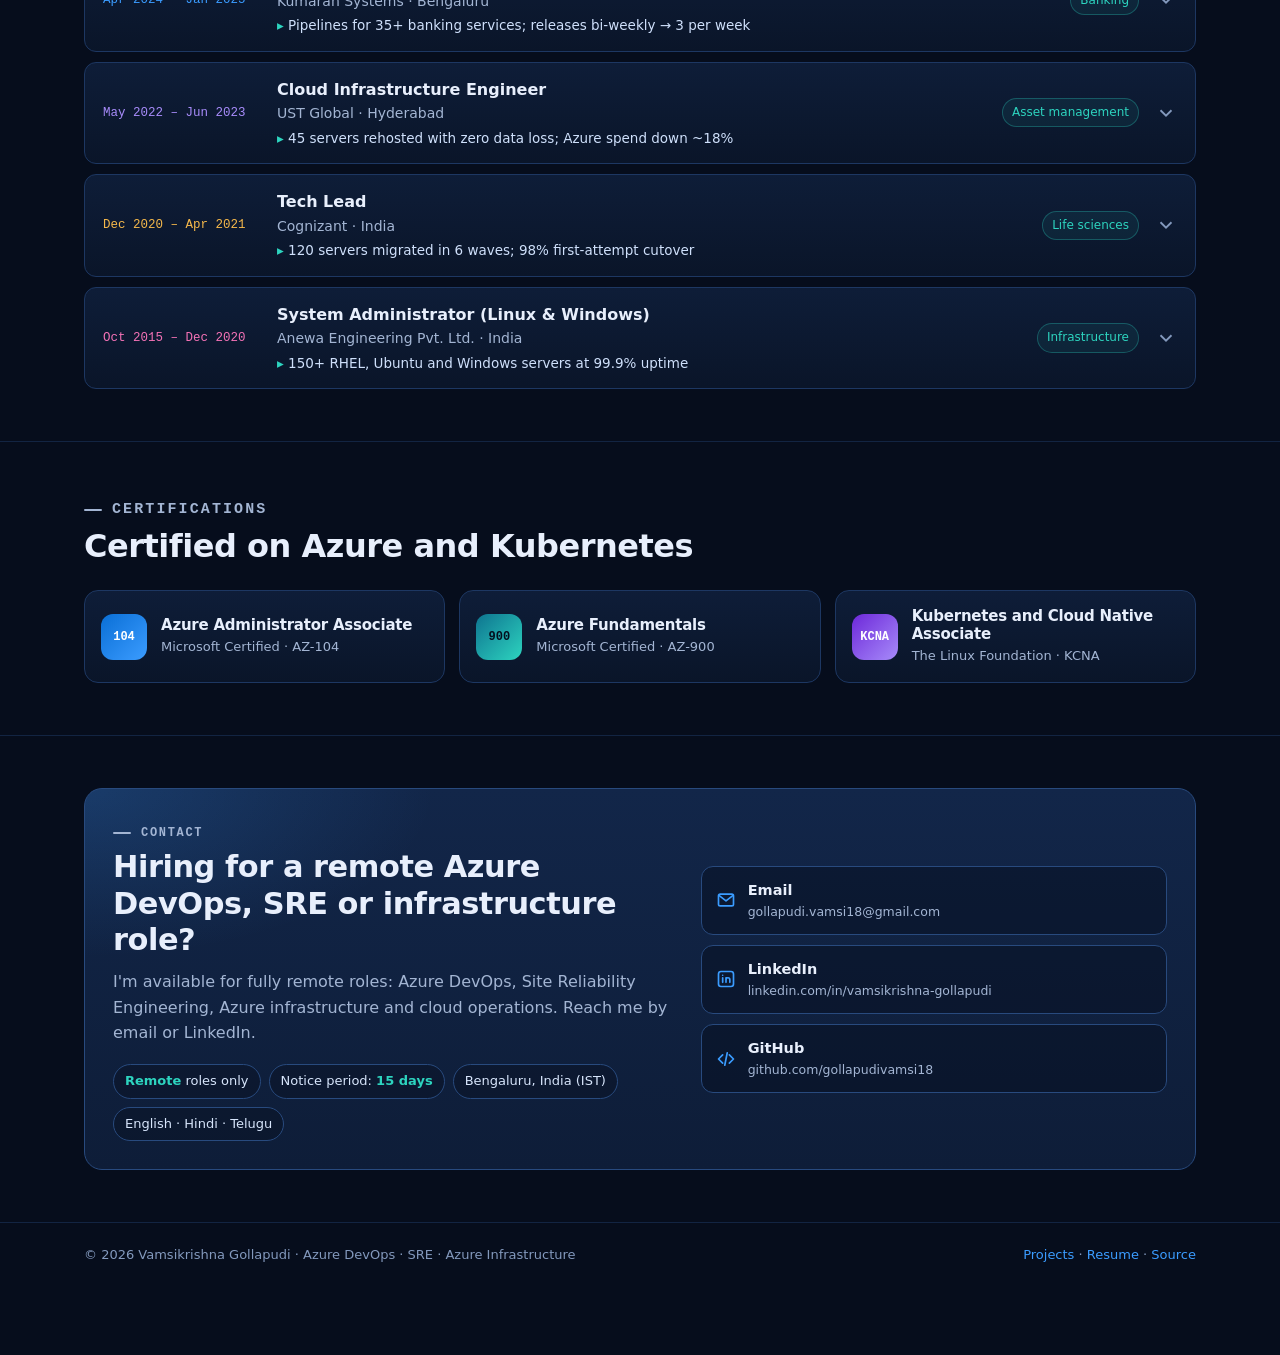
==== commit 3ab4e83c: "AI-assisted DevOps (6/7): AI-Assisted DevOps & AIOps section, workflow and prototype on the homepage" ====
--- a/index.html
+++ b/index.html
@@ -29,6 +29,7 @@
     <button class="menu-btn" type="button" aria-expanded="false" aria-controls="site-nav" aria-label="Open menu"><span></span><span></span><span></span></button>
     <nav class="nav" id="site-nav" aria-label="Main">
       <a href="#projects">Projects</a>
+      <a href="#aiops">AIOps</a>
       <a href="#about">Expertise</a>
       <a href="#experience">Experience</a>
       <a href="#certifications">Certifications</a>
@@ -151,11 +152,92 @@
   </div>
 </section>
 
+<section class="section" id="aiops" aria-labelledby="aiops-title">
+  <div class="wrap">
+    <div class="section-head">
+      <div>
+        <p class="eyebrow eb-violet">Complementary capability</p>
+        <h2 id="aiops-title">AI-Assisted DevOps &amp; AIOps</h2>
+        <p>Exploring intelligent automation for CI/CD, cloud infrastructure, and site reliability.</p>
+      </div>
+    </div>
+    <p class="ai-legend"><span class="st-key verified">Verified</span> from my resume <span class="st-key proto">Prototype</span> built and tested here <span class="st-key learn">Learning</span> / <span class="st-key explore">Exploring</span> not yet used in production work</p>
+
+    <ol class="flow" aria-label="AI-assisted delivery workflow">
+      <li class="f1"><svg viewBox="0 0 24 24" aria-hidden="true"><path d="M8 7l-5 5 5 5M16 7l5 5-5 5"/></svg><span>Code / Infrastructure</span></li>
+      <li class="f2"><svg viewBox="0 0 24 24" aria-hidden="true"><circle cx="6" cy="12" r="2.5"/><circle cx="18" cy="12" r="2.5"/><path d="M8.5 12h7"/></svg><span>CI/CD Pipeline</span></li>
+      <li class="f3"><svg viewBox="0 0 24 24" aria-hidden="true"><path d="M12 3l1.8 4.7L18.5 9.5l-4.7 1.8L12 16l-1.8-4.7L5.5 9.5l4.7-1.8z"/><path d="M18 15l.8 2.2L21 18l-2.2.8L18 21l-.8-2.2L15 18l2.2-.8z"/></svg><span>AI-Assisted Analysis</span></li>
+      <li class="f4 gate"><svg viewBox="0 0 24 24" aria-hidden="true"><circle cx="12" cy="8" r="3.5"/><path d="M5 20c1.2-3.6 3.8-5.5 7-5.5s5.8 1.9 7 5.5"/></svg><span>Human Review</span><em>approval gate</em></li>
+      <li class="f5"><svg viewBox="0 0 24 24" aria-hidden="true"><path d="M12 3v12M7 10l5 5 5-5M4 20h16"/></svg><span>Deployment</span></li>
+      <li class="f6"><svg viewBox="0 0 24 24" aria-hidden="true"><path d="M3 12h4l2.5-6 4 12 2.5-6H21"/></svg><span>Monitoring &amp; Incident Insights</span></li>
+    </ol>
+
+    <div class="ai-grid">
+      <article class="ai-tile t-azure">
+        <div class="ai-tile-head"><h3>GitHub Copilot &amp; DevOps Automation</h3><span class="st-key learn">Learning</span></div>
+        <p>AI-assisted YAML pipelines, Bash and PowerShell scripts and Terraform reviews, treated as drafts until reviewed and tested. Also exploring the <b>Azure DevOps MCP Server</b> for pipeline and work-item context.</p>
+        <p class="builds"><span class="st-key verified">Verified</span> 60+ classic releases moved to GitHub Actions and YAML; Bash and PowerShell automation</p>
+      </article>
+      <article class="ai-tile t-teal">
+        <div class="ai-tile-head"><h3>Intelligent CI/CD Troubleshooting</h3><span class="st-key proto">Prototype</span></div>
+        <p>Summarise failed runs, classify log errors, explain failed tests and suggest fixes for an engineer to approve. Try the prototype below.</p>
+        <p class="builds"><span class="st-key verified">Verified</span> Azure DevOps pipelines for 35+ banking services</p>
+      </article>
+      <article class="ai-tile t-amber">
+        <div class="ai-tile-head"><h3>AI-Powered SRE &amp; Incident Management</h3><span class="st-key explore">Exploring</span></div>
+        <p>Alert correlation, incident summaries, root-cause investigation support, runbook recommendations and operational insights.</p>
+        <p class="builds"><span class="st-key verified">Verified</span> SLOs, 40+ runbooks and 150+ alert rules; MTTR down ~35%</p>
+      </article>
+      <article class="ai-tile t-violet">
+        <div class="ai-tile-head"><h3>AI-Assisted Infrastructure as Code</h3><span class="st-key learn">Learning</span></div>
+        <p>Terraform and Bicep reviews, troubleshooting, security recommendations and drift investigation, with <code>plan</code> output as the source of truth.</p>
+        <p class="builds"><span class="st-key verified">Verified</span> Terraform across 4 environments; Bicep and ARM templates</p>
+      </article>
+      <article class="ai-tile t-sky">
+        <div class="ai-tile-head"><h3>Azure SRE Agent &amp; AIOps</h3><span class="st-key explore">Exploring</span></div>
+        <p>Microsoft's AI operations agent: diagnostics, guided investigation, reliability recommendations and human-approved remediation. Studied, not deployed by me.</p>
+        <p class="builds"><span class="st-key verified">Verified</span> Azure Monitor, Log Analytics and 6 production AKS clusters</p>
+      </article>
+      <article class="ai-tile t-pink">
+        <div class="ai-tile-head"><h3>AI-Assisted DevSecOps</h3><span class="st-key explore">Exploring</span></div>
+        <p>Vulnerability triage, security-finding summaries, secret-detection analysis and safer CI/CD workflows.</p>
+        <p class="builds"><span class="st-key verified">Verified</span> security gates blocked 200+ vulnerable builds; Secure Score 62% → 85%</p>
+      </article>
+    </div>
+
+    <details class="fa-demo" id="failure-demo">
+      <summary class="fa-head">
+        <div>
+          <p class="kicker teal">Prototype · try it</p>
+          <h3>CI/CD failure analysis</h3>
+        </div>
+        <ul class="vstatus" aria-label="How this prototype works"><li class="st ok">Deterministic rules, no AI model</li><li class="st info">Synthetic logs</li><li class="st warn">Human approves every fix</li></ul>
+        <span class="fa-toggle" aria-hidden="true">Open<svg viewBox="0 0 24 24" fill="none" stroke="currentColor" stroke-width="2"><path d="M6 9l6 6 6-6"/></svg></span>
+      </summary>
+      <div class="fa-grid">
+        <div class="fa-input">
+          <label for="fa-sample">Sample failure</label>
+          <select id="fa-sample"></select>
+          <label for="fa-log">Pipeline log <small>(edit it or paste your own; nothing leaves your browser)</small></label>
+          <textarea id="fa-log" rows="8" spellcheck="false" autocomplete="off"></textarea>
+          <div class="fa-actions">
+            <button class="btn btn-primary btn-sm" type="button" id="fa-run">Analyse log</button>
+            <a class="btn btn-ghost btn-sm" href="https://github.com/gollapudivamsi18/gollapudivamsi18.github.io/blob/main/assets/js/failure-analyzer.js" target="_blank" rel="noopener">Rules ↗</a>
+          </div>
+        </div>
+        <div class="fa-output" id="fa-out" aria-live="polite">
+          <p class="fa-empty">Choose a sample and select <b>Analyse log</b>.</p>
+        </div>
+      </div>
+    </details>
+  </div>
+</section>
+
 <section class="section" id="about" aria-labelledby="about-title">
   <div class="wrap">
     <div class="section-head">
       <div>
-        <p class="eyebrow">About &amp; expertise</p>
+        <p class="eyebrow eb-teal">About &amp; expertise</p>
         <h2 id="about-title">Infrastructure engineer turned DevOps and SRE</h2>
       </div>
     </div>
@@ -195,7 +277,7 @@
   <div class="wrap">
     <div class="section-head">
       <div>
-        <p class="eyebrow">Professional experience</p>
+        <p class="eyebrow eb-amber">Professional experience</p>
         <h2 id="exp-title">Five roles, 9+ years</h2>
         <p>Select a role for more verified results from my resume.</p>
       </div>
@@ -252,7 +334,7 @@
 
 <section class="section" id="certifications" aria-labelledby="cert-title">
   <div class="wrap">
-    <div class="section-head"><div><p class="eyebrow">Certifications</p><h2 id="cert-title">Certified on Azure and Kubernetes</h2></div></div>
+    <div class="section-head"><div><p class="eyebrow eb-pink">Certifications</p><h2 id="cert-title">Certified on Azure and Kubernetes</h2></div></div>
     <div class="certs">
       <div class="cert reveal"><span class="badge" aria-hidden="true">104</span><div><h3>Azure Administrator Associate</h3><p>Microsoft Certified · AZ-104</p></div></div>
       <div class="cert reveal"><span class="badge" aria-hidden="true">900</span><div><h3>Azure Fundamentals</h3><p>Microsoft Certified · AZ-900</p></div></div>
@@ -293,6 +375,8 @@
 </footer>
 
 <script src="assets/js/site.js" defer></script>
+<script src="assets/js/failure-analyzer.js" defer></script>
+<script src="assets/js/failure-demo.js" defer></script>
 <script src="assets/js/assistant-core.js" defer></script>
 <script src="assets/js/assistant-ui.js" defer></script>
 </body>
--- a/assets/css/site.css
+++ b/assets/css/site.css
@@ -15,6 +15,9 @@
   --teal: #2dd4bf;
   --amber: #f5b84b;
   --violet: #a78bfa;
+  --sky: #38bdf8;
+  --pink: #f472b6;
+  --green: #4ade80;
   --radius: 14px;
   --font: "Segoe UI Variable Text", "Segoe UI", system-ui, -apple-system, Roboto, "Helvetica Neue", Arial, sans-serif;
   --mono: ui-monospace, "Cascadia Code", "SF Mono", Consolas, Menlo, monospace;
@@ -255,7 +258,7 @@
 .ai-fab svg { width: 26px; height: 26px; }
 .ai-fab .ping { position: absolute; top: 3px; right: 3px; width: 12px; height: 12px; border-radius: 50%; background: var(--teal); border: 2px solid var(--bg); }
 .ai-fab[aria-expanded="true"] .ping { display: none; }
-.ai-panel { position: fixed; right: 20px; bottom: 88px; z-index: 61; width: 370px; height: min(540px, calc(100vh - 120px)); display: flex; flex-direction: column; background: var(--bg-2); border: 1px solid var(--line-2); border-radius: 16px; box-shadow: 0 30px 80px rgba(0,0,0,.55); overflow: hidden; transform-origin: bottom right; animation: pop .18s ease-out; }
+.ai-panel { position: fixed; right: 20px; bottom: 88px; z-index: 61; width: 370px; height: min(540px, calc(100vh - 160px)); min-height: 260px; display: flex; flex-direction: column; background: var(--bg-2); border: 1px solid var(--line-2); border-radius: 16px; box-shadow: 0 30px 80px rgba(0,0,0,.55); overflow: hidden; transform-origin: bottom right; animation: pop .18s ease-out; }
 .ai-panel[hidden] { display: none; }
 @keyframes pop { from { opacity: 0; transform: translateY(8px) scale(.98); } }
 .ai-head { display: flex; align-items: center; gap: 10px; padding: 11px 12px; border-bottom: 1px solid var(--line); background: linear-gradient(180deg, var(--surface-2), var(--surface)); }
@@ -285,6 +288,90 @@
 @keyframes pulse { 50% { box-shadow: 0 0 0 6px rgba(220,38,38,.25); } }
 .ai-status { min-height: 16px; font-size: 11.5px; color: var(--dim); margin-top: 6px; }
 
+/* Colour accents ---------------------------------------------------------------- */
+.site-header::after { content: ""; position: absolute; left: 0; right: 0; bottom: -1px; height: 2px; background: linear-gradient(90deg, var(--azure), var(--teal) 25%, var(--violet) 50%, var(--amber) 75%, var(--pink)); opacity: .75; }
+.metric { border-top: 3px solid var(--azure); }
+.metric:nth-child(2) { border-top-color: var(--teal); }
+.metric:nth-child(3) { border-top-color: var(--violet); }
+.metric:nth-child(4) { border-top-color: var(--amber); }
+.eb-teal { color: var(--teal); } .eb-violet { color: var(--violet); } .eb-amber { color: var(--amber); } .eb-pink { color: var(--pink); } .eb-sky { color: var(--sky); }
+.project { border-top: 3px solid var(--acc, var(--azure)); }
+#p-aks { --acc: var(--teal); } #p-devsecops { --acc: var(--violet); } #p-terraform { --acc: var(--azure); } #p-sre { --acc: var(--amber); }
+.skill { border-top: 3px solid var(--azure); }
+.skill.teal { border-top-color: var(--teal); } .skill.violet { border-top-color: var(--violet); } .skill.amber { border-top-color: var(--amber); }
+.cert:nth-child(2) .badge { background: linear-gradient(135deg, #0e7490, var(--teal)); color: #04101f; }
+.cert .badge.k8s { background: linear-gradient(135deg, #6d28d9, var(--violet)); }
+.timeline li:nth-child(1) .when { color: var(--teal); }
+.timeline li:nth-child(2) .when { color: var(--azure); }
+.timeline li:nth-child(3) .when { color: var(--violet); }
+.timeline li:nth-child(4) .when { color: var(--amber); }
+.timeline li:nth-child(5) .when { color: var(--pink); }
+
+/* AI-assisted DevOps section ------------------------------------------------------ */
+.ai-legend { display: flex; flex-wrap: wrap; align-items: center; gap: 6px 8px; font-size: 13px; color: var(--muted); margin: -8px 0 18px; }
+.ai-legend .st-key + .st-key { margin-left: 0; }
+.st-key { display: inline-flex; align-items: center; gap: 5px; font: 600 11.5px/1 var(--font); padding: 4px 8px; border-radius: 6px; border: 1px solid; white-space: nowrap; }
+.st-key::before { content: ""; width: 6px; height: 6px; border-radius: 50%; background: currentColor; }
+.st-key.verified { color: var(--teal); border-color: rgba(45,212,191,.38); background: rgba(45,212,191,.08); }
+.st-key.proto { color: var(--green); border-color: rgba(74,222,128,.38); background: rgba(74,222,128,.08); }
+.st-key.learn { color: var(--sky); border-color: rgba(56,189,248,.38); background: rgba(56,189,248,.08); }
+.st-key.explore { color: var(--violet); border-color: rgba(167,139,250,.4); background: rgba(167,139,250,.09); }
+.flow { list-style: none; padding: 0; margin: 0 0 18px; display: grid; grid-template-columns: repeat(6, minmax(0, 1fr)); gap: 22px; counter-reset: f; }
+.flow li { --c: var(--azure); position: relative; display: flex; flex-direction: column; align-items: center; text-align: center; gap: 7px; padding: 12px 8px 11px; border-radius: 12px; border: 1px solid color-mix(in srgb, var(--c) 40%, transparent); background: linear-gradient(180deg, color-mix(in srgb, var(--c) 16%, transparent), rgba(10,21,41,.6)); font-size: 13px; font-weight: 600; line-height: 1.3; color: #e3ecfb; }
+.flow li svg { width: 26px; height: 26px; fill: none; stroke: var(--c); stroke-width: 2; stroke-linecap: round; stroke-linejoin: round; }
+.flow li em { font: 600 10.5px/1 var(--mono); font-style: normal; text-transform: uppercase; letter-spacing: .08em; color: var(--c); }
+.flow li:not(:last-child)::after { content: ""; position: absolute; right: -17px; top: 50%; width: 12px; height: 12px; border-top: 2px solid var(--line-2); border-right: 2px solid var(--line-2); transform: translateY(-50%) rotate(45deg); }
+.flow .f1 { --c: var(--azure); } .flow .f2 { --c: var(--sky); } .flow .f3 { --c: var(--violet); } .flow .f4 { --c: var(--amber); } .flow .f5 { --c: var(--teal); } .flow .f6 { --c: var(--pink); }
+.flow .gate { box-shadow: 0 0 0 1px rgba(245,184,75,.35), 0 10px 26px -14px rgba(245,184,75,.6); }
+.ai-grid { display: grid; grid-template-columns: repeat(3, minmax(0, 1fr)); gap: 12px; }
+.ai-tile { --c: var(--azure); display: flex; flex-direction: column; gap: 8px; padding: 14px 16px; border-radius: 12px; border: 1px solid var(--line); border-left: 3px solid var(--c); background: linear-gradient(135deg, color-mix(in srgb, var(--c) 9%, transparent), transparent 55%), linear-gradient(180deg, var(--surface), var(--bg-2)); }
+.ai-tile.t-teal { --c: var(--teal); } .ai-tile.t-amber { --c: var(--amber); } .ai-tile.t-violet { --c: var(--violet); } .ai-tile.t-sky { --c: var(--sky); } .ai-tile.t-pink { --c: var(--pink); }
+.ai-tile-head { display: flex; align-items: flex-start; justify-content: space-between; gap: 10px; }
+.ai-tile h3 { font-size: 15px; font-weight: 650; color: #fff; }
+.ai-tile p { font-size: 13.5px; color: var(--muted); line-height: 1.5; }
+.ai-tile p b { color: #dbe8fd; font-weight: 600; }
+.ai-tile .builds { margin-top: auto; padding-top: 8px; border-top: 1px dashed var(--line); font-size: 12.5px; color: #c4d4ee; display: flex; flex-wrap: wrap; align-items: center; gap: 6px; }
+.fa-demo { margin-top: 16px; border: 1px solid rgba(74,222,128,.28); border-radius: var(--radius); padding: 16px 18px 18px; background: radial-gradient(420px 200px at 100% 0%, rgba(74,222,128,.08), transparent 70%), linear-gradient(180deg, var(--surface), var(--bg-2)); }
+.fa-head { display: flex; flex-wrap: wrap; align-items: center; gap: 10px 14px; cursor: pointer; list-style: none; }
+.fa-head::-webkit-details-marker { display: none; }
+.fa-head > div { margin-right: auto; }
+.fa-demo[open] .fa-head { margin-bottom: 14px; }
+.fa-toggle { display: inline-flex; align-items: center; gap: 4px; font: 600 12.5px/1 var(--font); color: var(--green); border: 1px solid rgba(74,222,128,.4); border-radius: 8px; padding: 6px 9px; }
+.fa-toggle svg { width: 14px; height: 14px; transition: transform .2s ease; }
+.fa-demo[open] .fa-toggle svg { transform: rotate(180deg); }
+.fa-demo[open] .fa-toggle { font-size: 0; gap: 0; }
+.fa-demo[open] .fa-toggle svg { width: 14px; }
+.fa-head h3 { font-size: 17px; margin-top: 6px; }
+.fa-grid { display: grid; grid-template-columns: minmax(0, 1fr) minmax(0, 1fr); gap: 16px; align-items: start; }
+.fa-input { display: grid; gap: 6px; }
+.fa-input label { font-size: 12.5px; font-weight: 600; color: #cfe0fb; }
+.fa-input label small { font-weight: 400; color: var(--dim); }
+.fa-input select, .fa-input textarea { width: 100%; font: 400 13px/1.45 var(--font); color: var(--text); background: var(--bg); border: 1px solid var(--line-2); border-radius: 9px; padding: 8px 10px; }
+.fa-input textarea { font: 400 12px/1.5 var(--mono); resize: vertical; min-height: 150px; white-space: pre; overflow-x: auto; }
+.fa-input select:focus, .fa-input textarea:focus { outline: none; border-color: var(--azure); box-shadow: 0 0 0 3px rgba(59,156,255,.2); }
+.fa-actions { display: flex; flex-wrap: wrap; gap: 8px; margin-top: 4px; }
+.fa-output { min-height: 150px; border: 1px solid var(--line); border-radius: 12px; padding: 12px 14px; background: rgba(6,13,28,.5); font-size: 13.5px; }
+.fa-empty { color: var(--dim); }
+.fa-result-head { display: flex; flex-wrap: wrap; align-items: center; gap: 8px; margin-bottom: 8px; }
+.fa-result-head strong { font-size: 15px; }
+.fa-cat { font: 600 11px/1 var(--mono); text-transform: uppercase; letter-spacing: .08em; padding: 5px 7px; border-radius: 6px; }
+.fa-cat.hit { color: var(--green); background: rgba(74,222,128,.1); border: 1px solid rgba(74,222,128,.35); }
+.fa-cat.miss { color: var(--amber); background: rgba(245,184,75,.1); border: 1px solid rgba(245,184,75,.35); }
+.fa-facts { display: grid; grid-template-columns: 100px minmax(0, 1fr); gap: 4px 10px; margin: 0 0 8px; font-size: 12.5px; }
+.fa-facts dt { color: var(--dim); }
+.fa-facts dd { margin: 0; font-family: var(--mono); color: #d7e5fb; overflow-wrap: anywhere; }
+.fa-summary { color: #dbe6f9; margin-bottom: 8px; }
+.fa-label { font: 600 11px/1 var(--mono); letter-spacing: .1em; text-transform: uppercase; color: var(--sky); margin-bottom: 6px; }
+.fa-steps { padding-left: 18px; display: grid; gap: 4px; color: var(--muted); margin: 0; }
+.fa-steps li::marker { color: var(--sky); font-weight: 600; }
+.fa-review { margin-top: 10px; padding: 10px 12px; border-radius: 10px; border: 1px solid rgba(245,184,75,.35); background: rgba(245,184,75,.06); }
+.fa-review > p:first-child { color: var(--amber); font-weight: 600; font-size: 13px; }
+.fa-review-btns { display: flex; gap: 8px; margin-top: 8px; }
+.fa-approve { background: var(--amber); color: #1a1205; }
+.fa-review .btn:disabled { opacity: .5; cursor: not-allowed; transform: none; }
+.fa-note { font-size: 12.5px; color: #dbe6f9; margin-top: 8px; }
+.fa-note:empty { display: none; }
+
 /* Motion ------------------------------------------------------------------------- */
 .js .reveal { opacity: 0; transform: translateY(12px); transition: opacity .5s ease, transform .5s ease; }
 .js .reveal.in { opacity: 1; transform: none; }
@@ -331,9 +418,22 @@
   .paper { padding: 26px 20px; font-size: 14px; }
   .paper dl { grid-template-columns: 1fr; gap: 2px; }
   .paper dd { margin-bottom: 8px; }
-  .ai-panel { right: 8px; left: 8px; width: auto; bottom: 80px; height: min(560px, calc(100vh - 100px)); }
+  .ai-panel { right: 8px; left: 8px; width: auto; bottom: 80px; height: min(560px, calc(100vh - 150px)); }
   .ai-fab { right: 14px; bottom: 14px; }
   .lightbox-body { padding: 8px; }
+}
+@media (max-width: 1020px) {
+  .flow { grid-template-columns: repeat(3, minmax(0, 1fr)); }
+  .flow li:nth-child(3)::after { display: none; }
+  .ai-grid { grid-template-columns: repeat(2, minmax(0, 1fr)); }
+  .fa-grid { grid-template-columns: minmax(0, 1fr); }
+}
+@media (max-width: 600px) {
+  .flow { grid-template-columns: repeat(2, minmax(0, 1fr)); gap: 10px 22px; }
+  .flow li:nth-child(3)::after { display: block; }
+  .flow li:nth-child(even)::after { display: none; }
+  .ai-grid { grid-template-columns: minmax(0, 1fr); }
+  .ai-tile-head { flex-direction: column; gap: 6px; }
 }
 @media print {
   body.no-print * { display: none !important; }
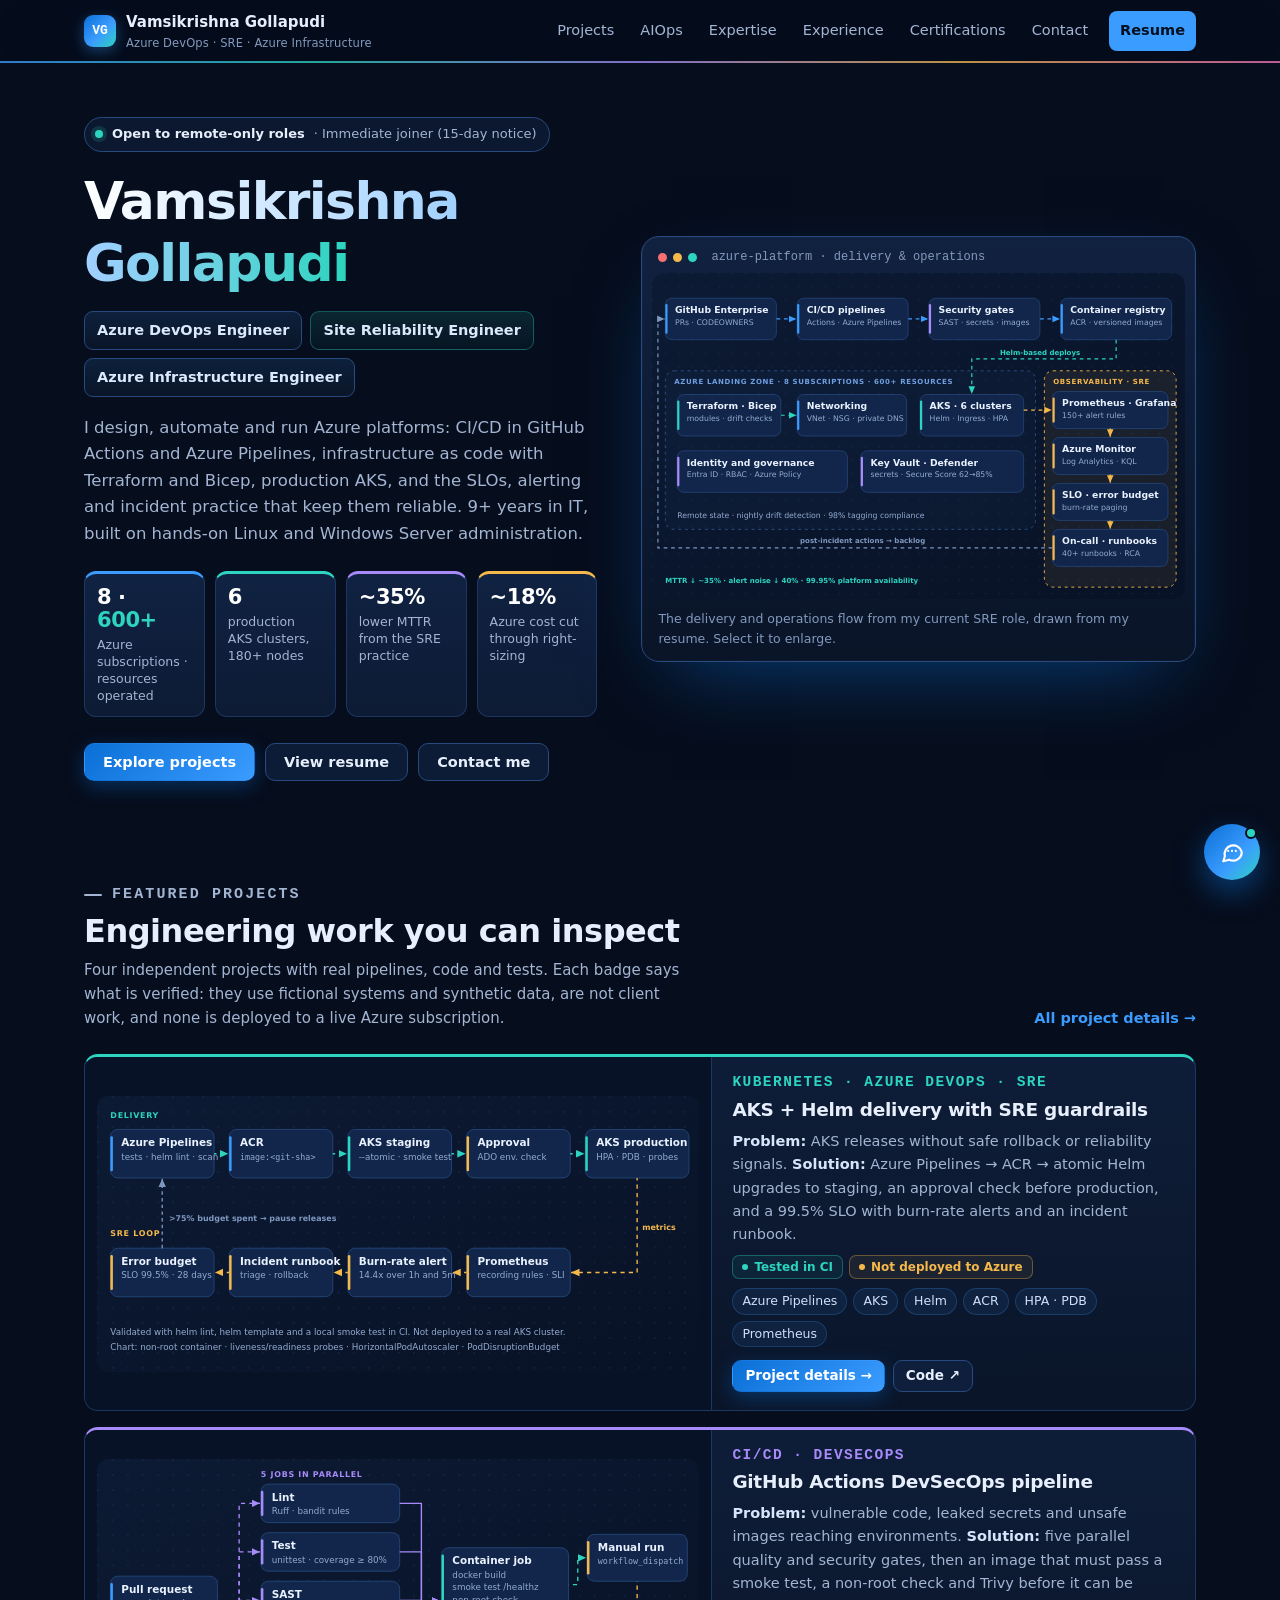
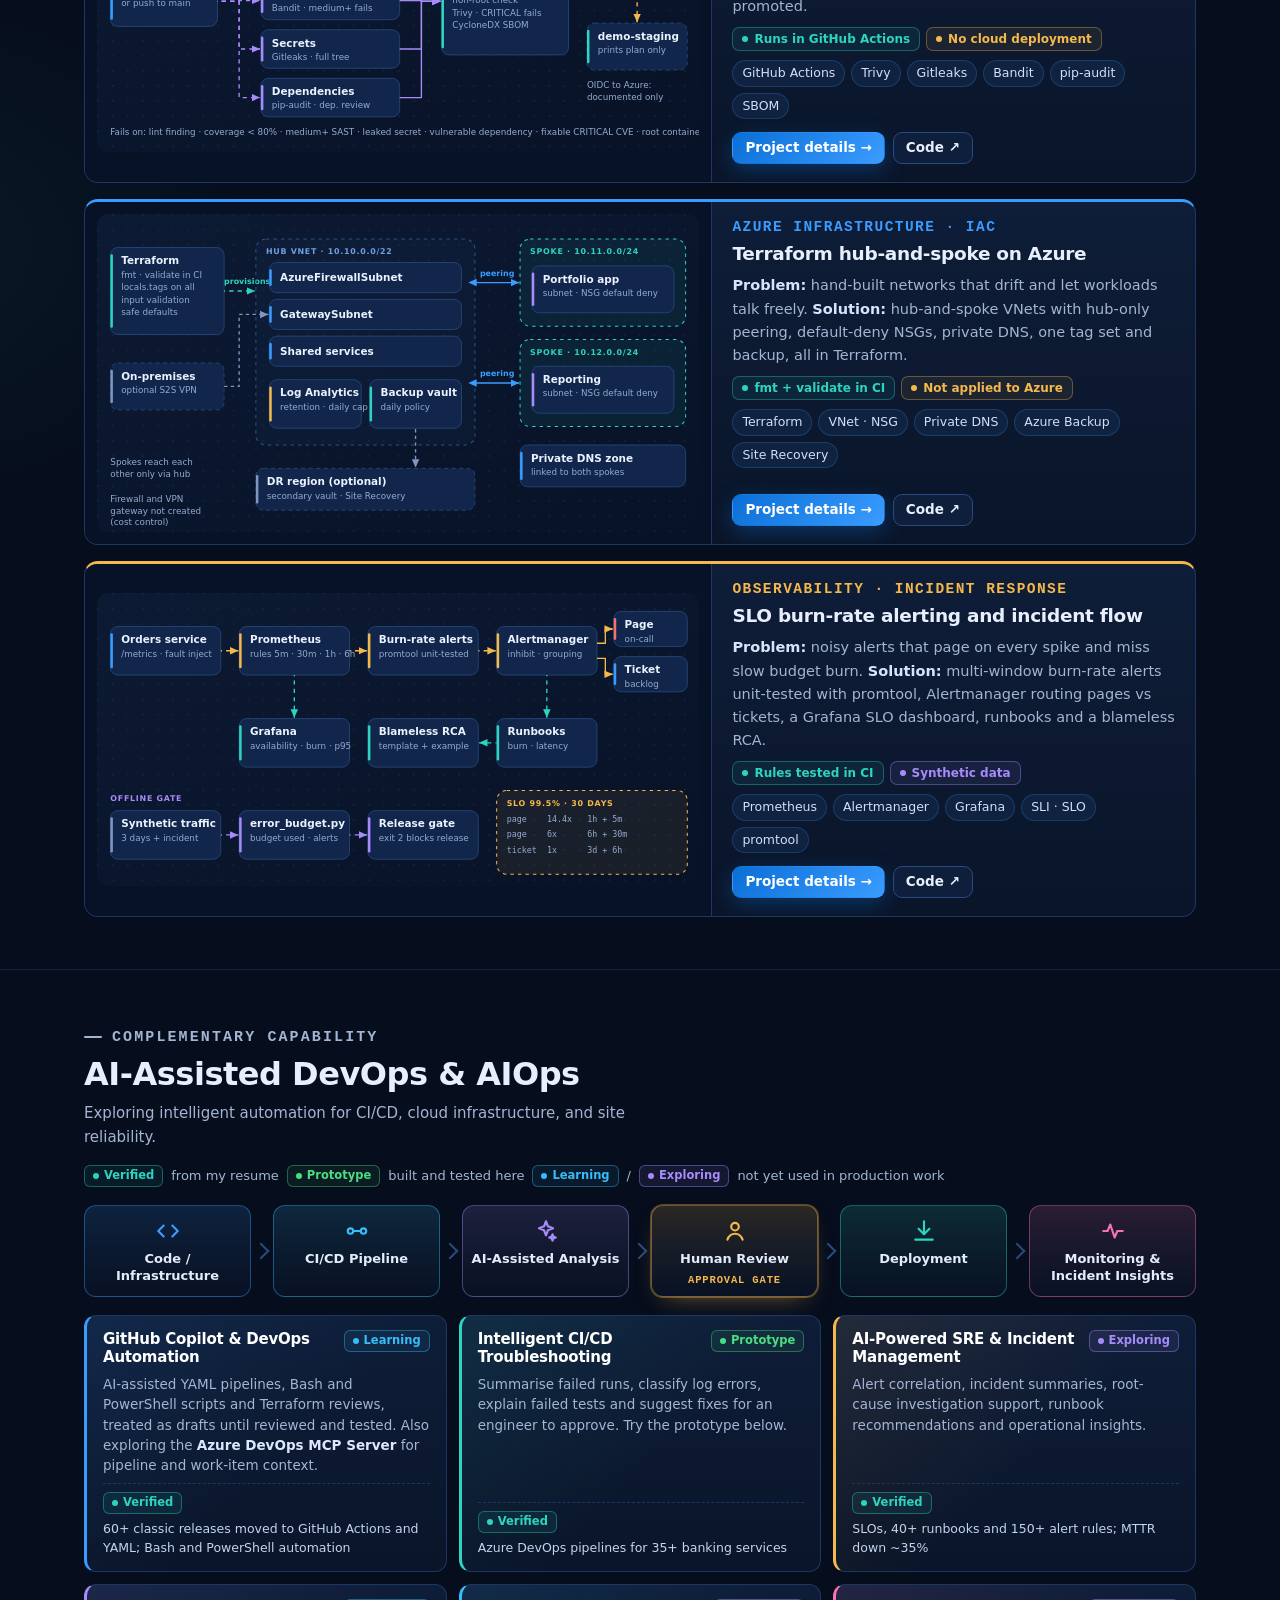
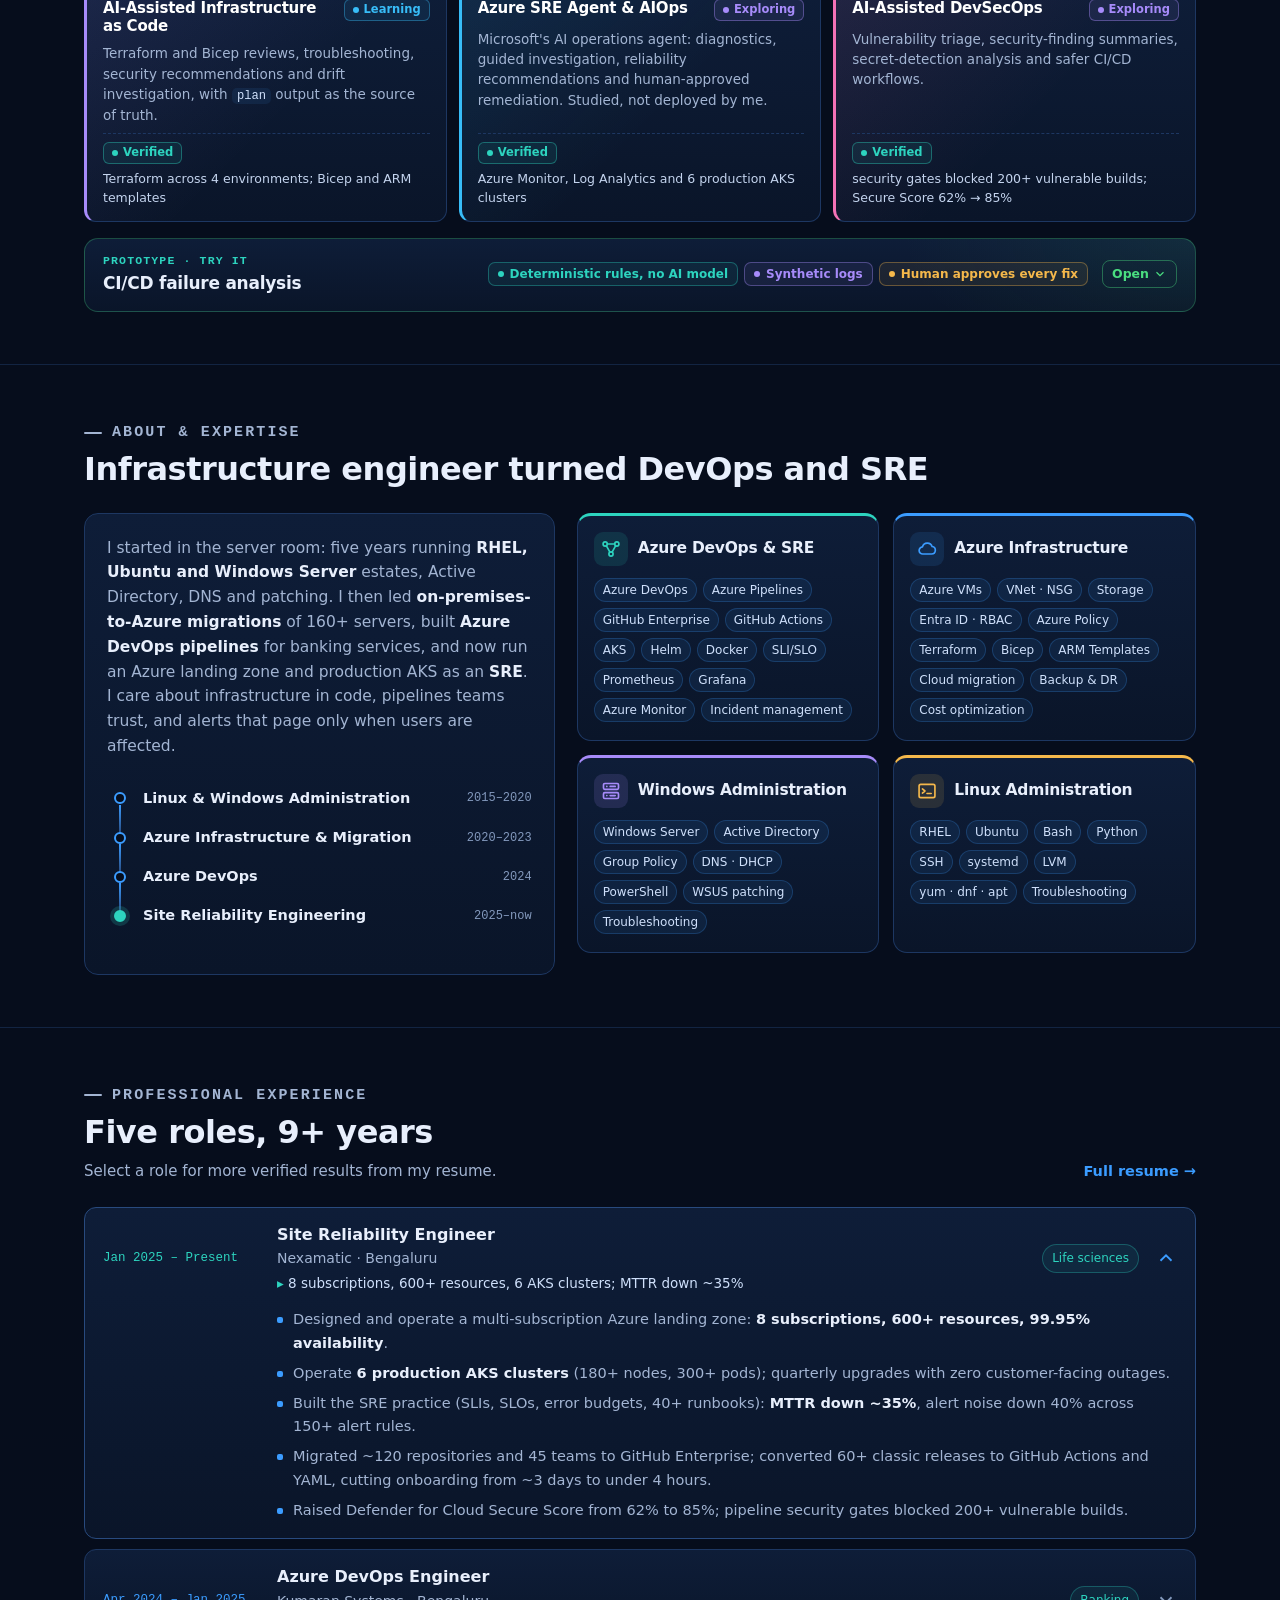
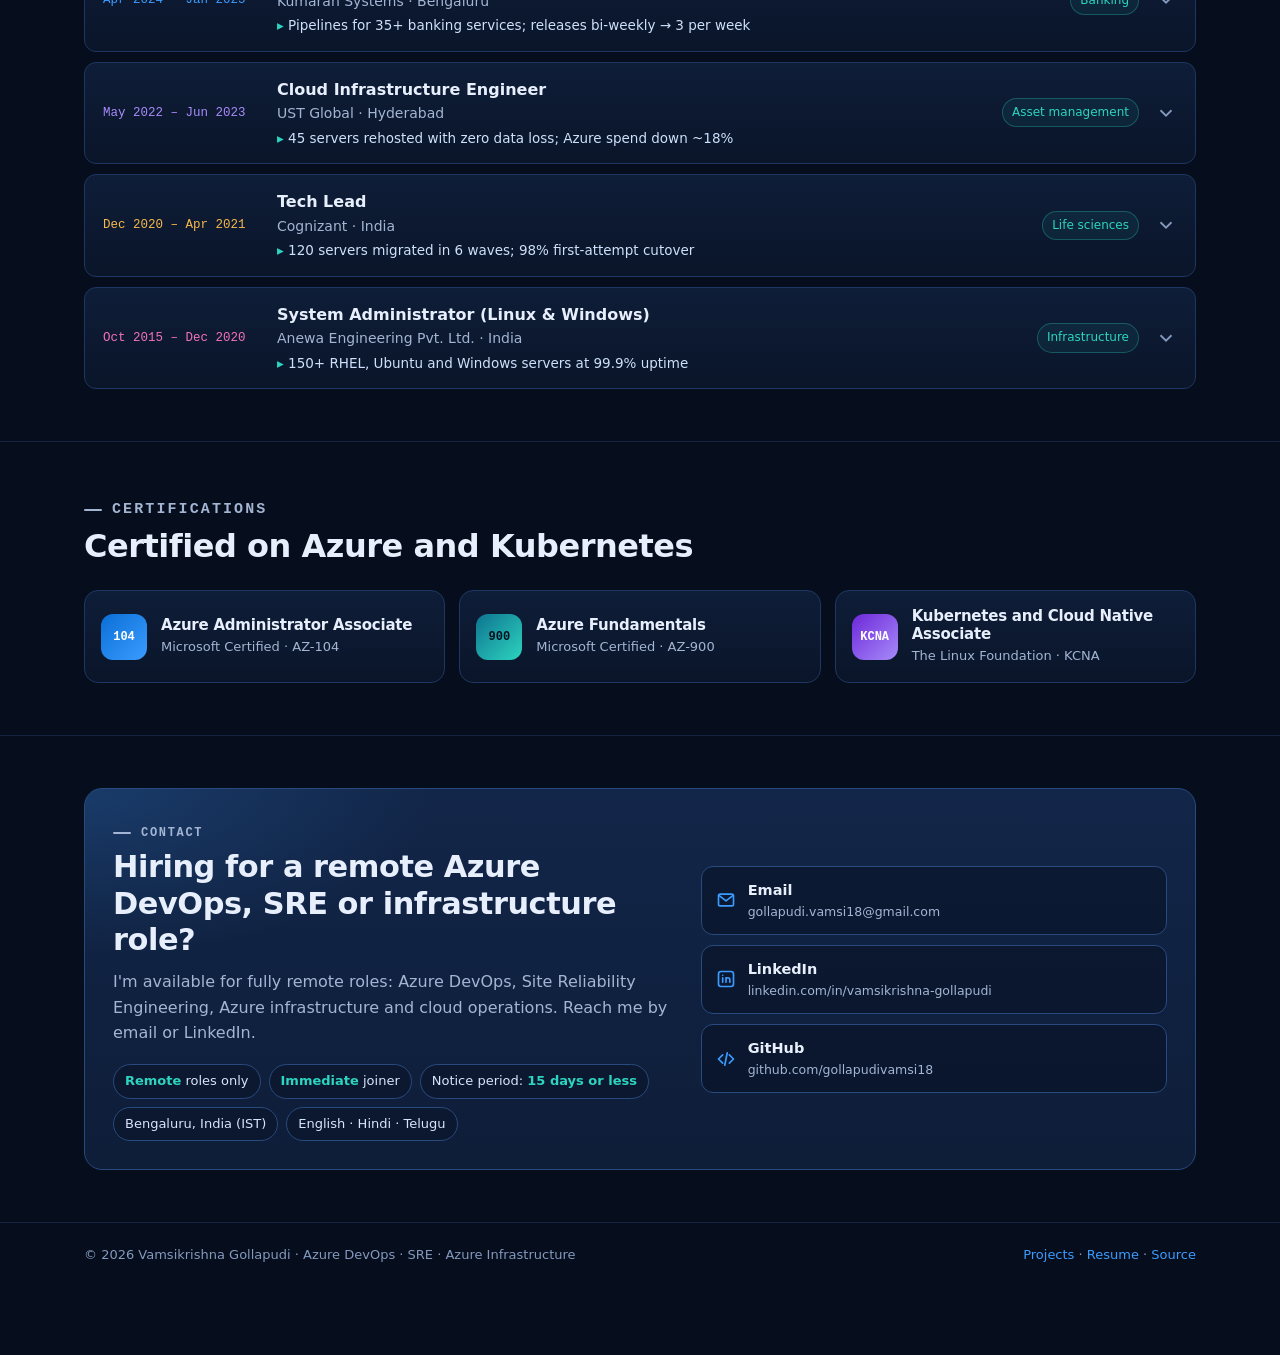
==== commit 5b61719a: "Consistency audit: immediate joiner on the homepage; Python skill from the resume Co-Authored-By: Cl" ====
--- a/index.html
+++ b/index.html
@@ -11,7 +11,7 @@
 <meta property="og:type" content="profile">
 <meta property="og:url" content="https://gollapudivamsi18.github.io/">
 <meta property="og:title" content="Vamsikrishna Gollapudi — Azure DevOps | SRE | Azure Infrastructure">
-<meta property="og:description" content="9+ years in IT: Azure landing zones, CI/CD, Terraform, production AKS and SRE, built on Windows and Linux administration. Open to remote roles.">
+<meta property="og:description" content="9+ years in IT: Azure landing zones, CI/CD, Terraform, production AKS and SRE, built on Windows and Linux administration. Remote-only roles; immediate joiner.">
 <meta name="twitter:card" content="summary">
 <meta name="theme-color" content="#060d1c">
 <link rel="icon" href="data:image/svg+xml,%3Csvg xmlns='http://www.w3.org/2000/svg' viewBox='0 0 32 32'%3E%3Crect width='32' height='32' rx='8' fill='%230a6fd6'/%3E%3Ctext x='16' y='21' font-family='monospace' font-size='13' font-weight='700' fill='white' text-anchor='middle'%3EVG%3C/text%3E%3C/svg%3E">
@@ -43,7 +43,7 @@
 <section class="hero" aria-labelledby="name">
   <div class="wrap">
     <div>
-      <p class="status"><span class="dot" aria-hidden="true"></span><b>Open to remote-only roles</b> · 15-day notice</p>
+      <p class="status"><span class="dot" aria-hidden="true"></span><b>Open to remote-only roles</b> · Immediate joiner (15-day notice)</p>
       <h1 id="name"><span class="grad">Vamsikrishna Gollapudi</span></h1>
       <p class="roles"><span>Azure DevOps Engineer</span><span>Site Reliability Engineer</span><span>Azure Infrastructure Engineer</span></p>
       <p class="intro">I design, automate and run Azure platforms: CI/CD in GitHub Actions and Azure Pipelines, infrastructure as code with Terraform and Bicep, production AKS, and the SLOs, alerting and incident practice that keep them reliable. 9+ years in IT, built on hands-on Linux and Windows Server administration.</p>
@@ -266,7 +266,7 @@
         </article>
         <article class="skill amber reveal">
           <div class="skill-head"><svg viewBox="0 0 24 24" fill="none" stroke="currentColor" stroke-width="2" stroke-linecap="round" stroke-linejoin="round" aria-hidden="true"><rect x="2.5" y="4" width="19" height="16" rx="2"/><path d="M6.5 9.5l3 2.5-3 2.5M12 15h5"/></svg><h3>Linux Administration</h3></div>
-          <ul class="chips"><li>RHEL</li><li>Ubuntu</li><li>Bash</li><li>SSH</li><li>systemd</li><li>LVM</li><li>yum · dnf · apt</li><li>Troubleshooting</li></ul>
+          <ul class="chips"><li>RHEL</li><li>Ubuntu</li><li>Bash</li><li>Python</li><li>SSH</li><li>systemd</li><li>LVM</li><li>yum · dnf · apt</li><li>Troubleshooting</li></ul>
         </article>
       </div>
     </div>
@@ -352,7 +352,8 @@
         <p>I'm available for fully remote roles: Azure DevOps, Site Reliability Engineering, Azure infrastructure and cloud operations. Reach me by email or LinkedIn.</p>
         <ul class="facts">
           <li><b>Remote</b> roles only</li>
-          <li>Notice period: <b>15 days</b></li>
+          <li><b>Immediate</b> joiner</li>
+          <li>Notice period: <b>15 days or less</b></li>
           <li>Bengaluru, India (IST)</li>
           <li>English · Hindi · Telugu</li>
         </ul>
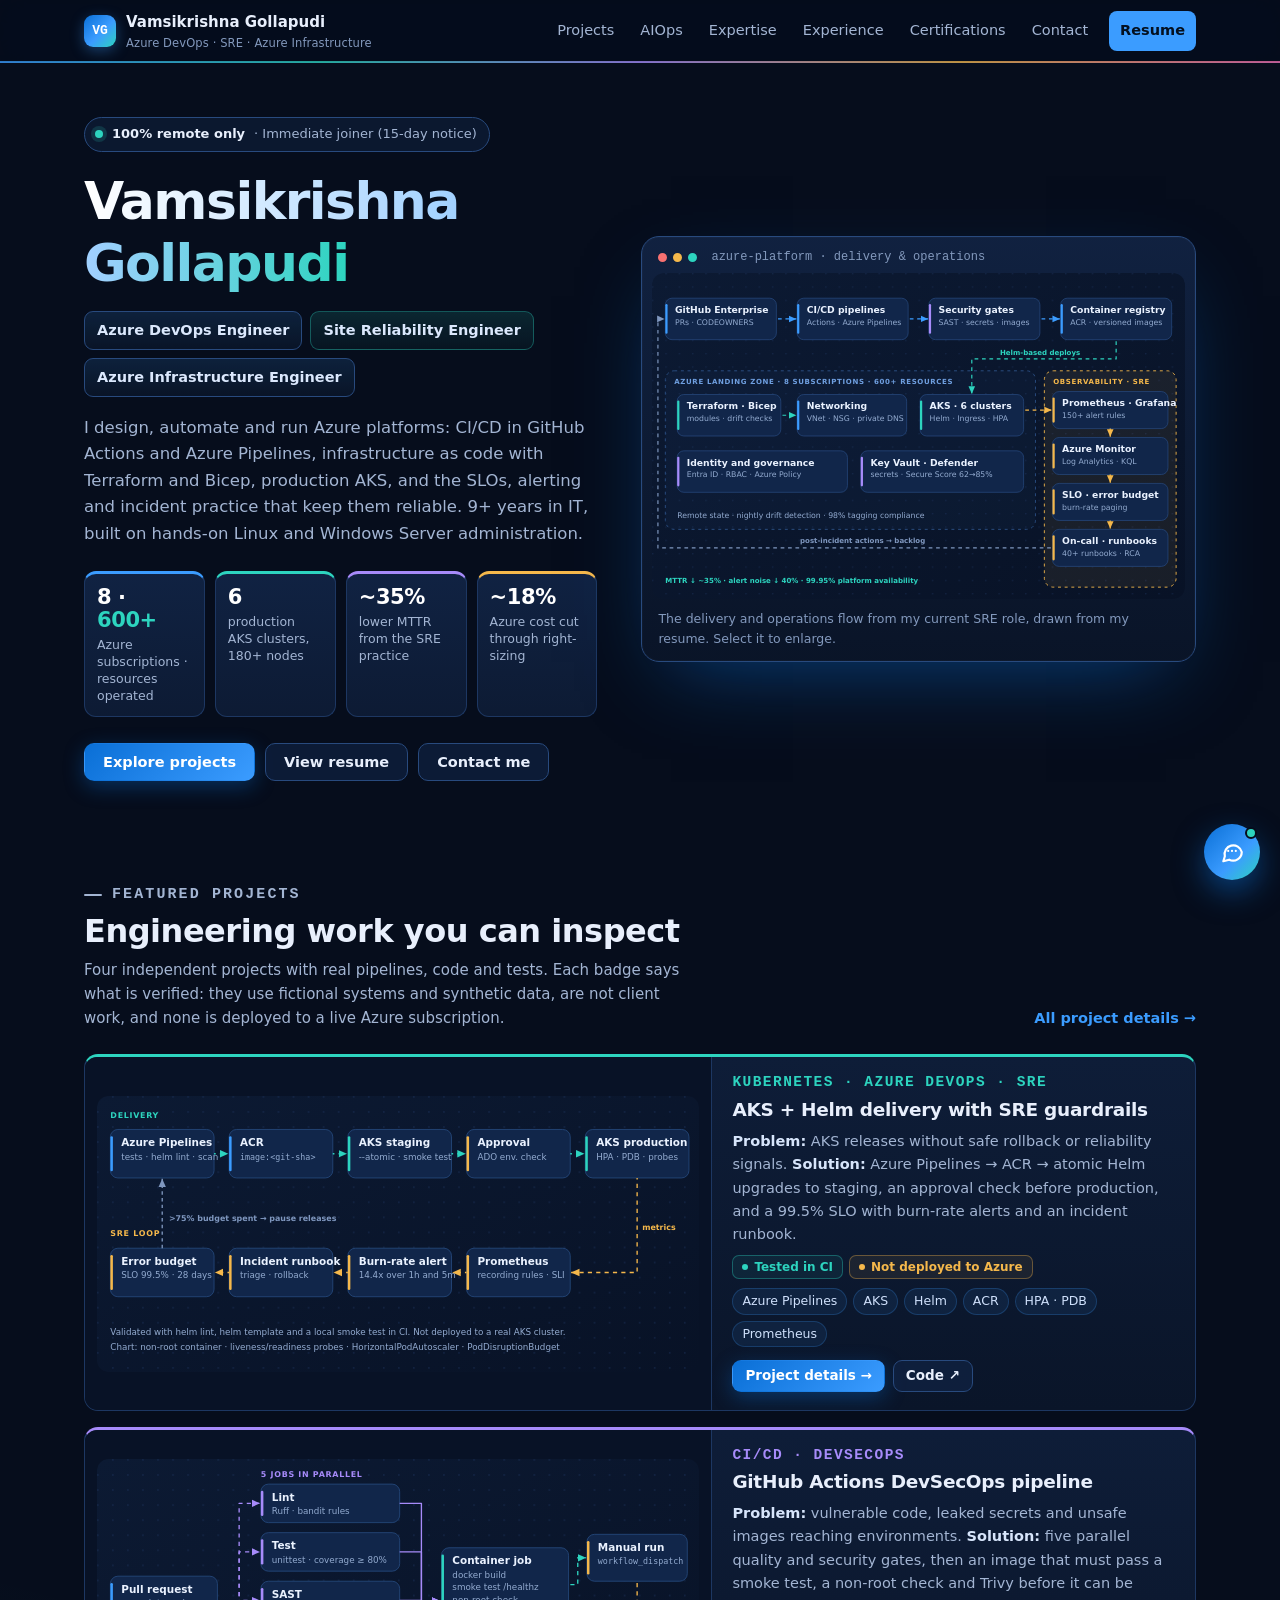
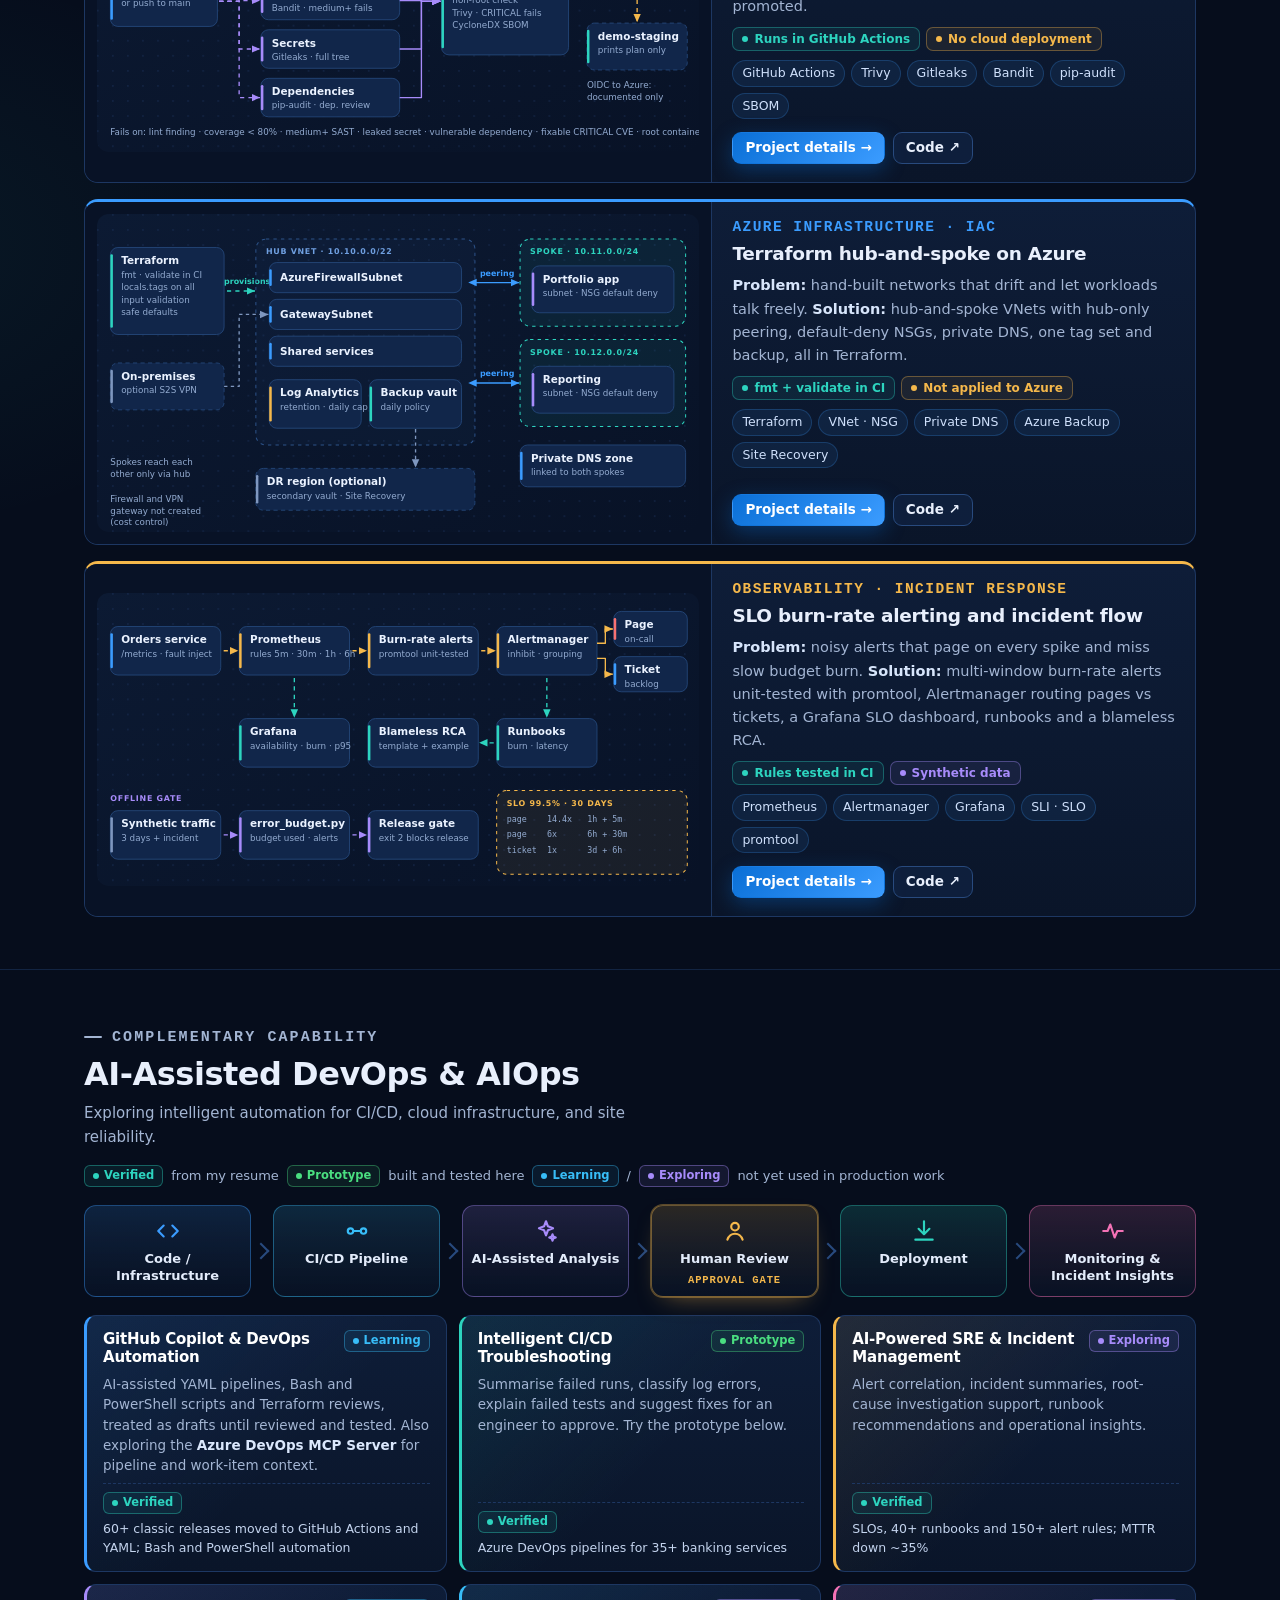
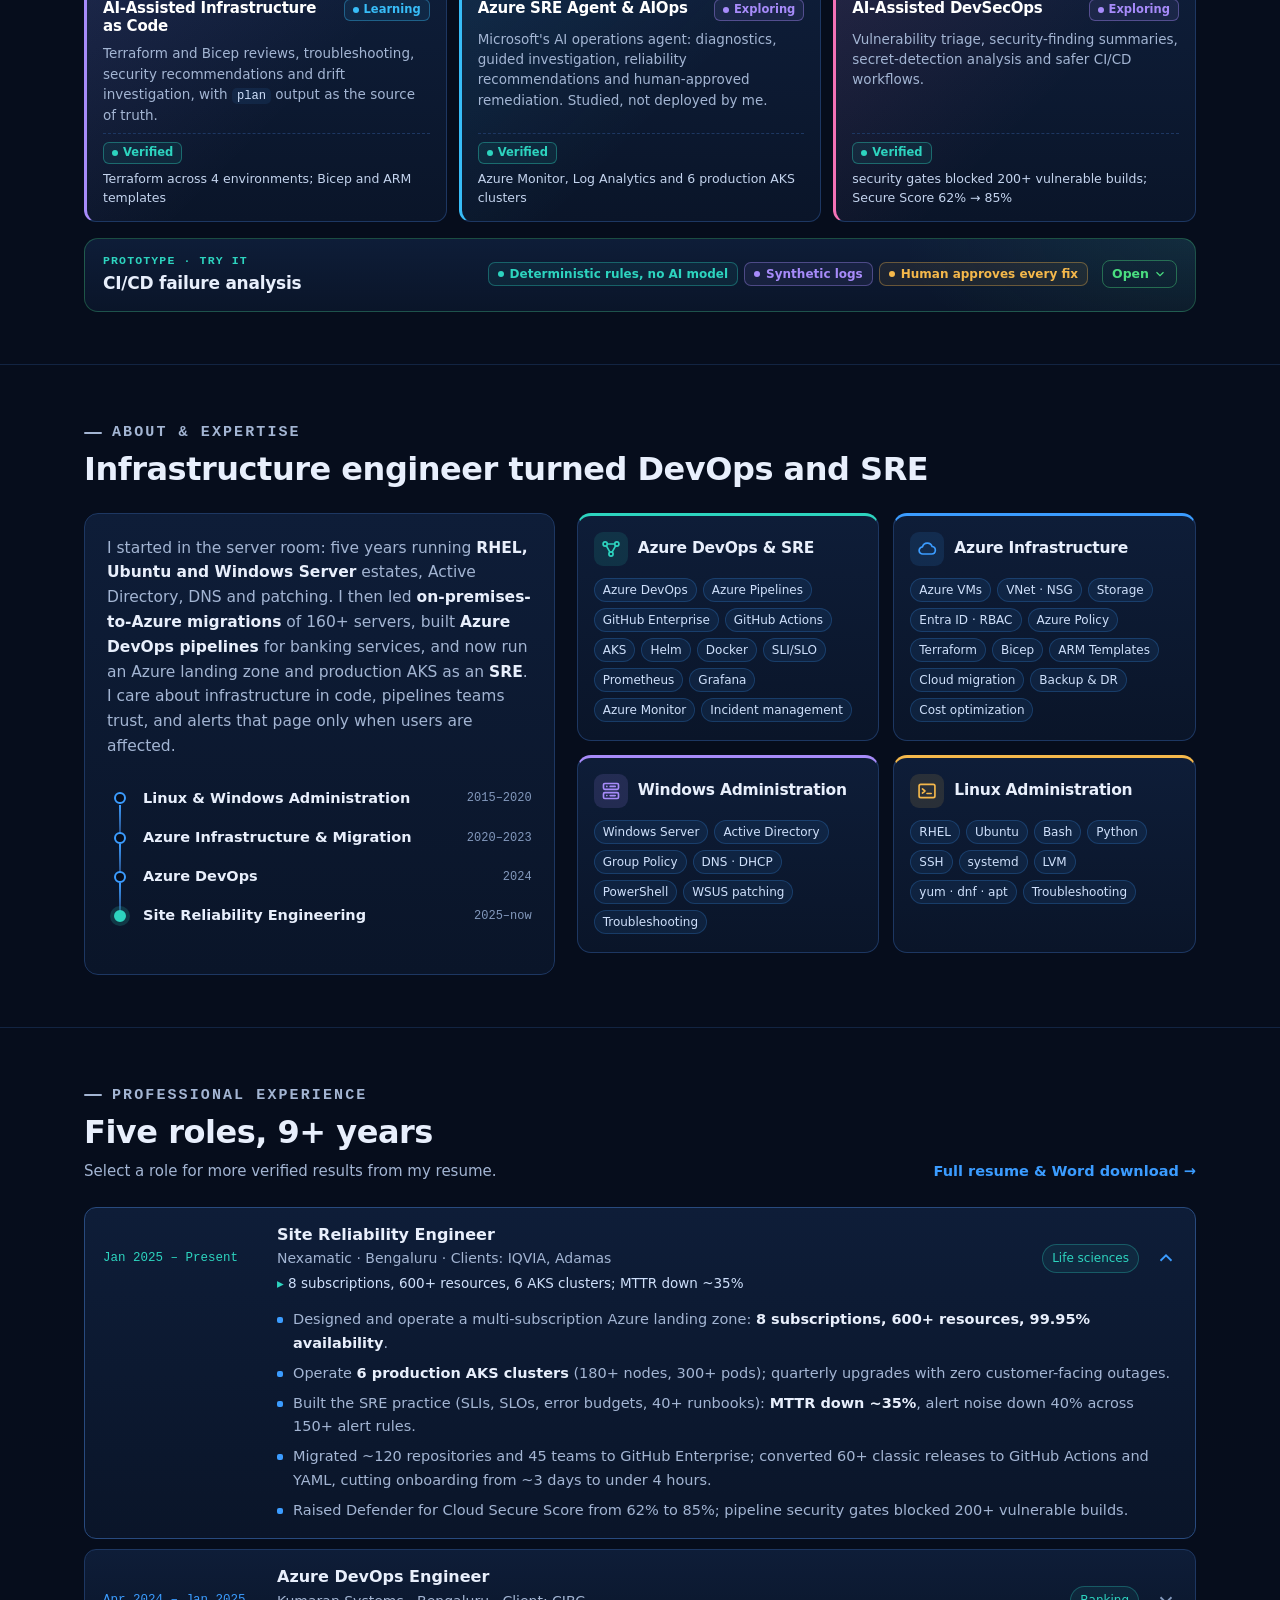
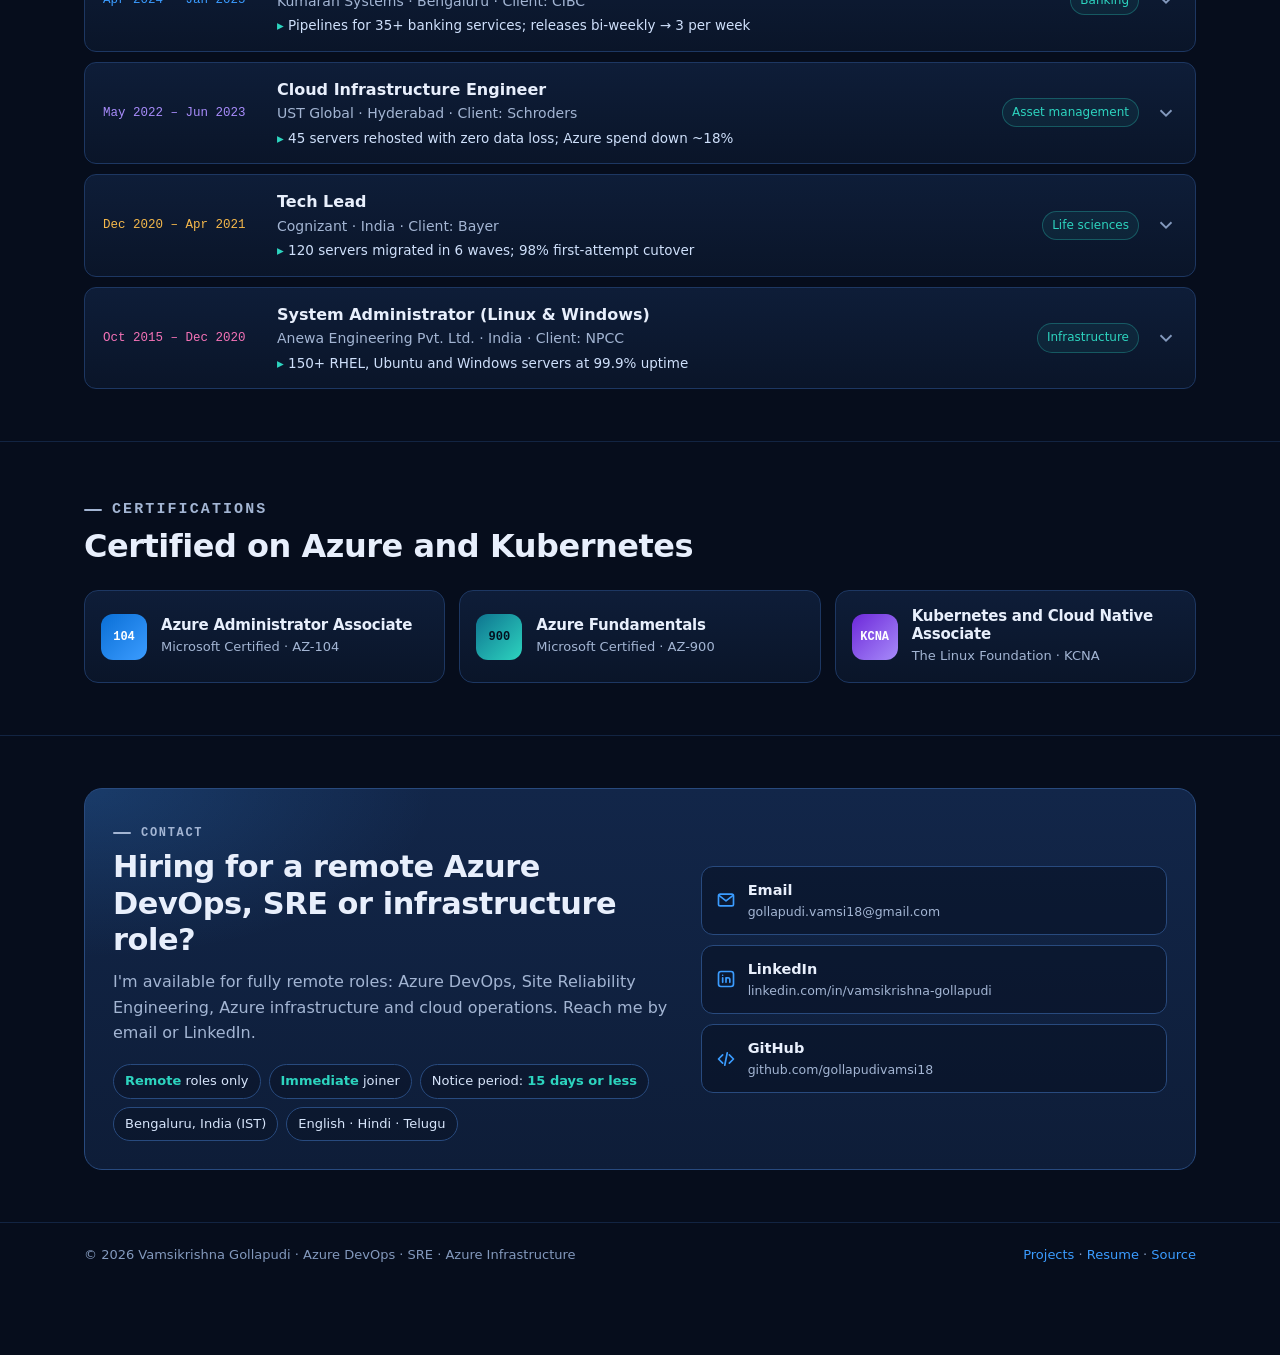
==== commit 195b2c70: "Homepage: 100% remote only; client names match the resume Co-Authored-By: Claude Opus 5.5 <noreply@a" ====
--- a/index.html
+++ b/index.html
@@ -43,7 +43,7 @@
 <section class="hero" aria-labelledby="name">
   <div class="wrap">
     <div>
-      <p class="status"><span class="dot" aria-hidden="true"></span><b>Open to remote-only roles</b> · Immediate joiner (15-day notice)</p>
+      <p class="status"><span class="dot" aria-hidden="true"></span><b>100% remote only</b> · Immediate joiner (15-day notice)</p>
       <h1 id="name"><span class="grad">Vamsikrishna Gollapudi</span></h1>
       <p class="roles"><span>Azure DevOps Engineer</span><span>Site Reliability Engineer</span><span>Azure Infrastructure Engineer</span></p>
       <p class="intro">I design, automate and run Azure platforms: CI/CD in GitHub Actions and Azure Pipelines, infrastructure as code with Terraform and Bicep, production AKS, and the SLOs, alerting and incident practice that keep them reliable. 9+ years in IT, built on hands-on Linux and Windows Server administration.</p>
@@ -281,11 +281,11 @@
         <h2 id="exp-title">Five roles, 9+ years</h2>
         <p>Select a role for more verified results from my resume.</p>
       </div>
-      <a class="link-arrow" href="resume.html">Full resume</a>
+      <a class="link-arrow" href="resume.html">Full resume &amp; Word download</a>
     </div>
     <ol class="timeline">
       <li><details class="role" open>
-        <summary><span class="when">Jan 2025 – Present</span><div><div class="title">Site Reliability Engineer</div><div class="org">Nexamatic · Bengaluru</div><div class="hit">8 subscriptions, 600+ resources, 6 AKS clusters; MTTR down ~35%</div></div><span class="tag">Life sciences</span><svg class="chev" viewBox="0 0 24 24" fill="none" stroke="currentColor" stroke-width="2" aria-hidden="true"><path d="M6 9l6 6 6-6"/></svg></summary>
+        <summary><span class="when">Jan 2025 – Present</span><div><div class="title">Site Reliability Engineer</div><div class="org">Nexamatic · Bengaluru · Clients: IQVIA, Adamas</div><div class="hit">8 subscriptions, 600+ resources, 6 AKS clusters; MTTR down ~35%</div></div><span class="tag">Life sciences</span><svg class="chev" viewBox="0 0 24 24" fill="none" stroke="currentColor" stroke-width="2" aria-hidden="true"><path d="M6 9l6 6 6-6"/></svg></summary>
         <div class="detail"><ul>
           <li>Designed and operate a multi-subscription Azure landing zone: <b>8 subscriptions, 600+ resources, 99.95% availability</b>.</li>
           <li>Operate <b>6 production AKS clusters</b> (180+ nodes, 300+ pods); quarterly upgrades with zero customer-facing outages.</li>
@@ -295,7 +295,7 @@
         </ul></div>
       </details></li>
       <li><details class="role">
-        <summary><span class="when">Apr 2024 – Jan 2025</span><div><div class="title">Azure DevOps Engineer</div><div class="org">Kumaran Systems · Bengaluru</div><div class="hit">Pipelines for 35+ banking services; releases bi-weekly → 3 per week</div></div><span class="tag">Banking</span><svg class="chev" viewBox="0 0 24 24" fill="none" stroke="currentColor" stroke-width="2" aria-hidden="true"><path d="M6 9l6 6 6-6"/></svg></summary>
+        <summary><span class="when">Apr 2024 – Jan 2025</span><div><div class="title">Azure DevOps Engineer</div><div class="org">Kumaran Systems · Bengaluru · Client: CIBC</div><div class="hit">Pipelines for 35+ banking services; releases bi-weekly → 3 per week</div></div><span class="tag">Banking</span><svg class="chev" viewBox="0 0 24 24" fill="none" stroke="currentColor" stroke-width="2" aria-hidden="true"><path d="M6 9l6 6 6-6"/></svg></summary>
         <div class="detail"><ul>
           <li>Azure DevOps pipelines for <b>35+ banking services</b> with approval gates and 100% audit traceability.</li>
           <li>Introduced Terraform across 4 environments (setup from ~3 days to 4 hours); moved 40 classic releases to YAML, halving maintenance.</li>
@@ -304,7 +304,7 @@
         </ul></div>
       </details></li>
       <li><details class="role">
-        <summary><span class="when">May 2022 – Jun 2023</span><div><div class="title">Cloud Infrastructure Engineer</div><div class="org">UST Global · Hyderabad</div><div class="hit">45 servers rehosted with zero data loss; Azure spend down ~18%</div></div><span class="tag">Asset management</span><svg class="chev" viewBox="0 0 24 24" fill="none" stroke="currentColor" stroke-width="2" aria-hidden="true"><path d="M6 9l6 6 6-6"/></svg></summary>
+        <summary><span class="when">May 2022 – Jun 2023</span><div><div class="title">Cloud Infrastructure Engineer</div><div class="org">UST Global · Hyderabad · Client: Schroders</div><div class="hit">45 servers rehosted with zero data loss; Azure spend down ~18%</div></div><span class="tag">Asset management</span><svg class="chev" viewBox="0 0 24 24" fill="none" stroke="currentColor" stroke-width="2" aria-hidden="true"><path d="M6 9l6 6 6-6"/></svg></summary>
         <div class="detail"><ul>
           <li>Built and supported 250+ Azure IaaS and PaaS resources; hub-and-spoke networking with VPN links to 2 data centres.</li>
           <li>Rehosted <b>45 servers in 5 waves with zero data loss</b> using Azure Migrate and Site Recovery.</li>
@@ -313,7 +313,7 @@
         </ul></div>
       </details></li>
       <li><details class="role">
-        <summary><span class="when">Dec 2020 – Apr 2021</span><div><div class="title">Tech Lead</div><div class="org">Cognizant · India</div><div class="hit">120 servers migrated in 6 waves; 98% first-attempt cutover</div></div><span class="tag">Life sciences</span><svg class="chev" viewBox="0 0 24 24" fill="none" stroke="currentColor" stroke-width="2" aria-hidden="true"><path d="M6 9l6 6 6-6"/></svg></summary>
+        <summary><span class="when">Dec 2020 – Apr 2021</span><div><div class="title">Tech Lead</div><div class="org">Cognizant · India · Client: Bayer</div><div class="hit">120 servers migrated in 6 waves; 98% first-attempt cutover</div></div><span class="tag">Life sciences</span><svg class="chev" viewBox="0 0 24 24" fill="none" stroke="currentColor" stroke-width="2" aria-hidden="true"><path d="M6 9l6 6 6-6"/></svg></summary>
         <div class="detail"><ul>
           <li>Assessed 180+ servers with Azure Migrate and planned 6 waves with cutover and rollback runbooks.</li>
           <li>Led a 5-member team through the lift-and-shift of <b>120 Windows and Linux servers, 98% first-attempt cutover success</b>.</li>
@@ -321,7 +321,7 @@
         </ul></div>
       </details></li>
       <li><details class="role">
-        <summary><span class="when">Oct 2015 – Dec 2020</span><div><div class="title">System Administrator (Linux &amp; Windows)</div><div class="org">Anewa Engineering Pvt. Ltd. · India</div><div class="hit">150+ RHEL, Ubuntu and Windows servers at 99.9% uptime</div></div><span class="tag">Infrastructure</span><svg class="chev" viewBox="0 0 24 24" fill="none" stroke="currentColor" stroke-width="2" aria-hidden="true"><path d="M6 9l6 6 6-6"/></svg></summary>
+        <summary><span class="when">Oct 2015 – Dec 2020</span><div><div class="title">System Administrator (Linux &amp; Windows)</div><div class="org">Anewa Engineering Pvt. Ltd. · India · Client: NPCC</div><div class="hit">150+ RHEL, Ubuntu and Windows servers at 99.9% uptime</div></div><span class="tag">Infrastructure</span><svg class="chev" viewBox="0 0 24 24" fill="none" stroke="currentColor" stroke-width="2" aria-hidden="true"><path d="M6 9l6 6 6-6"/></svg></summary>
         <div class="detail"><ul>
           <li>Administered <b>150+ RHEL, Ubuntu and Windows Server systems</b> for 1,200 users at 99.9% uptime.</li>
           <li>Active Directory (1,200+ accounts), Group Policy, DNS and DHCP; 97% patch compliance with yum, apt and WSUS.</li>
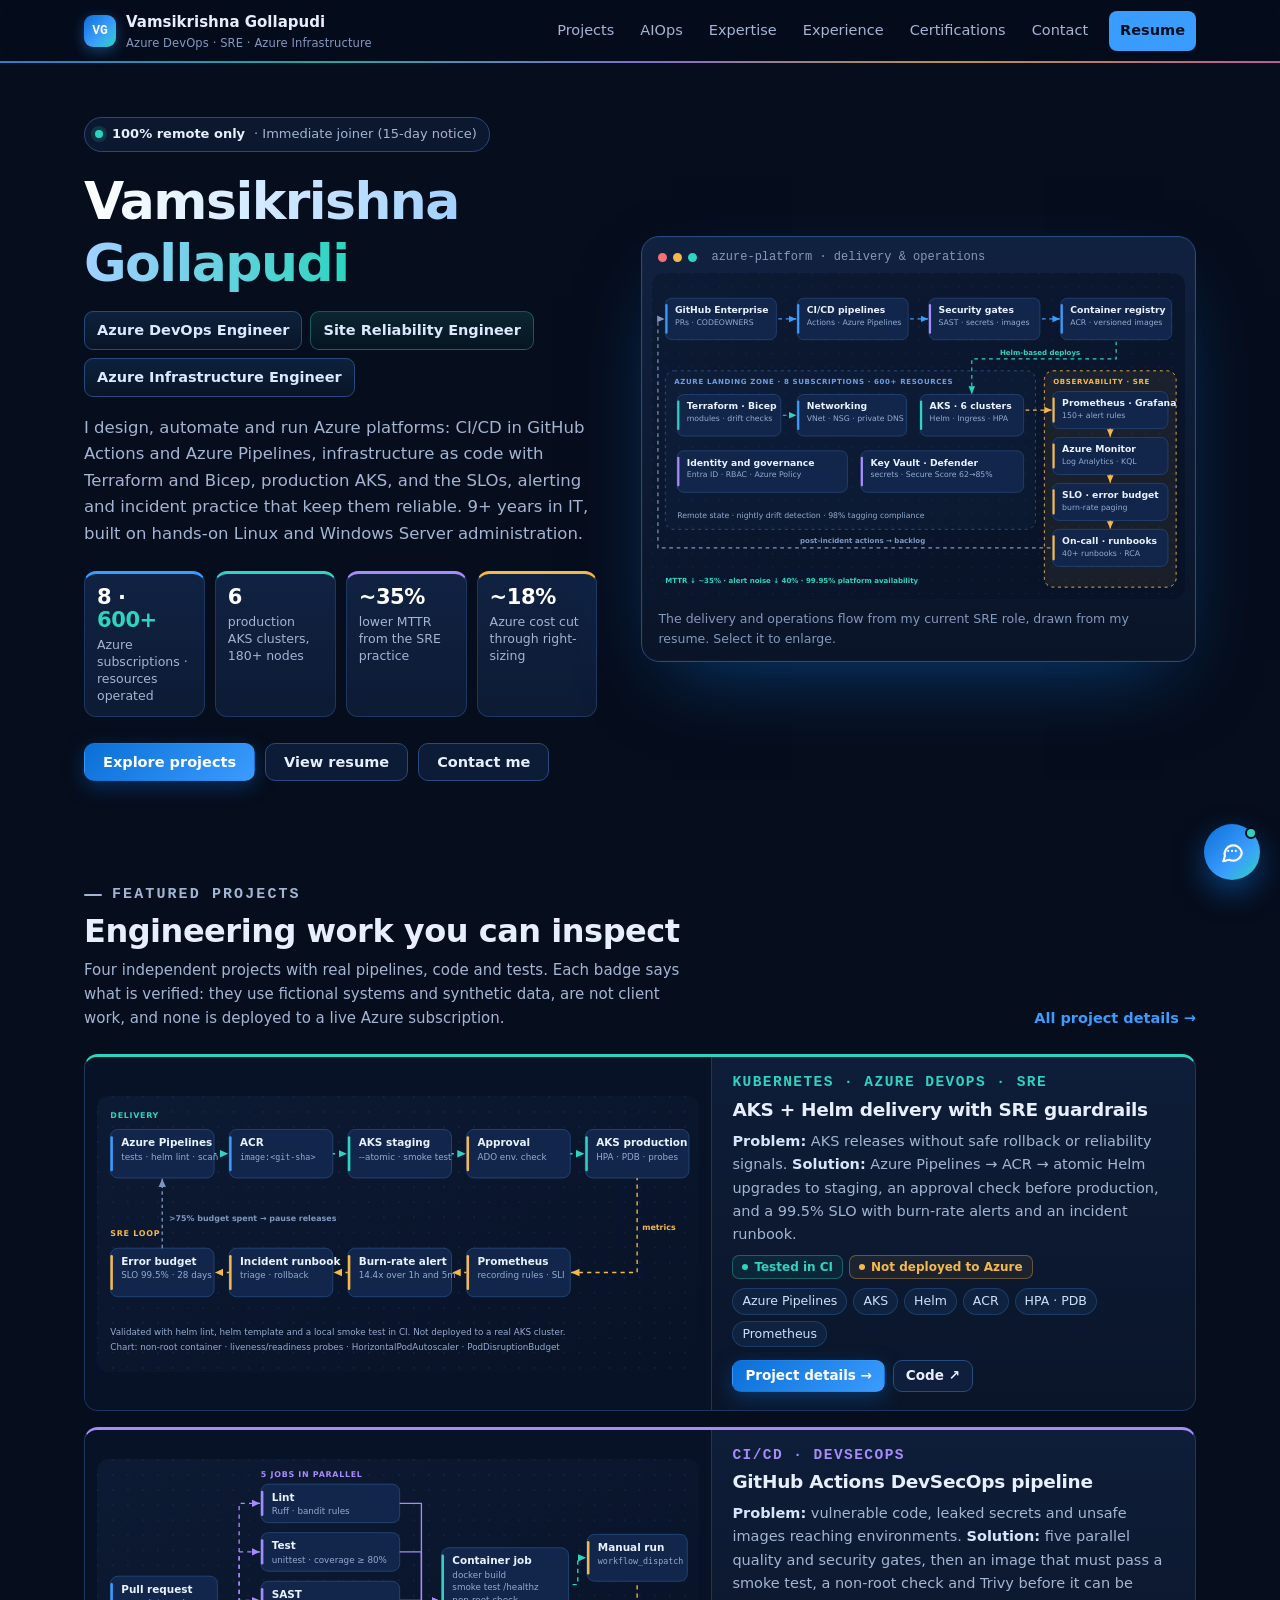
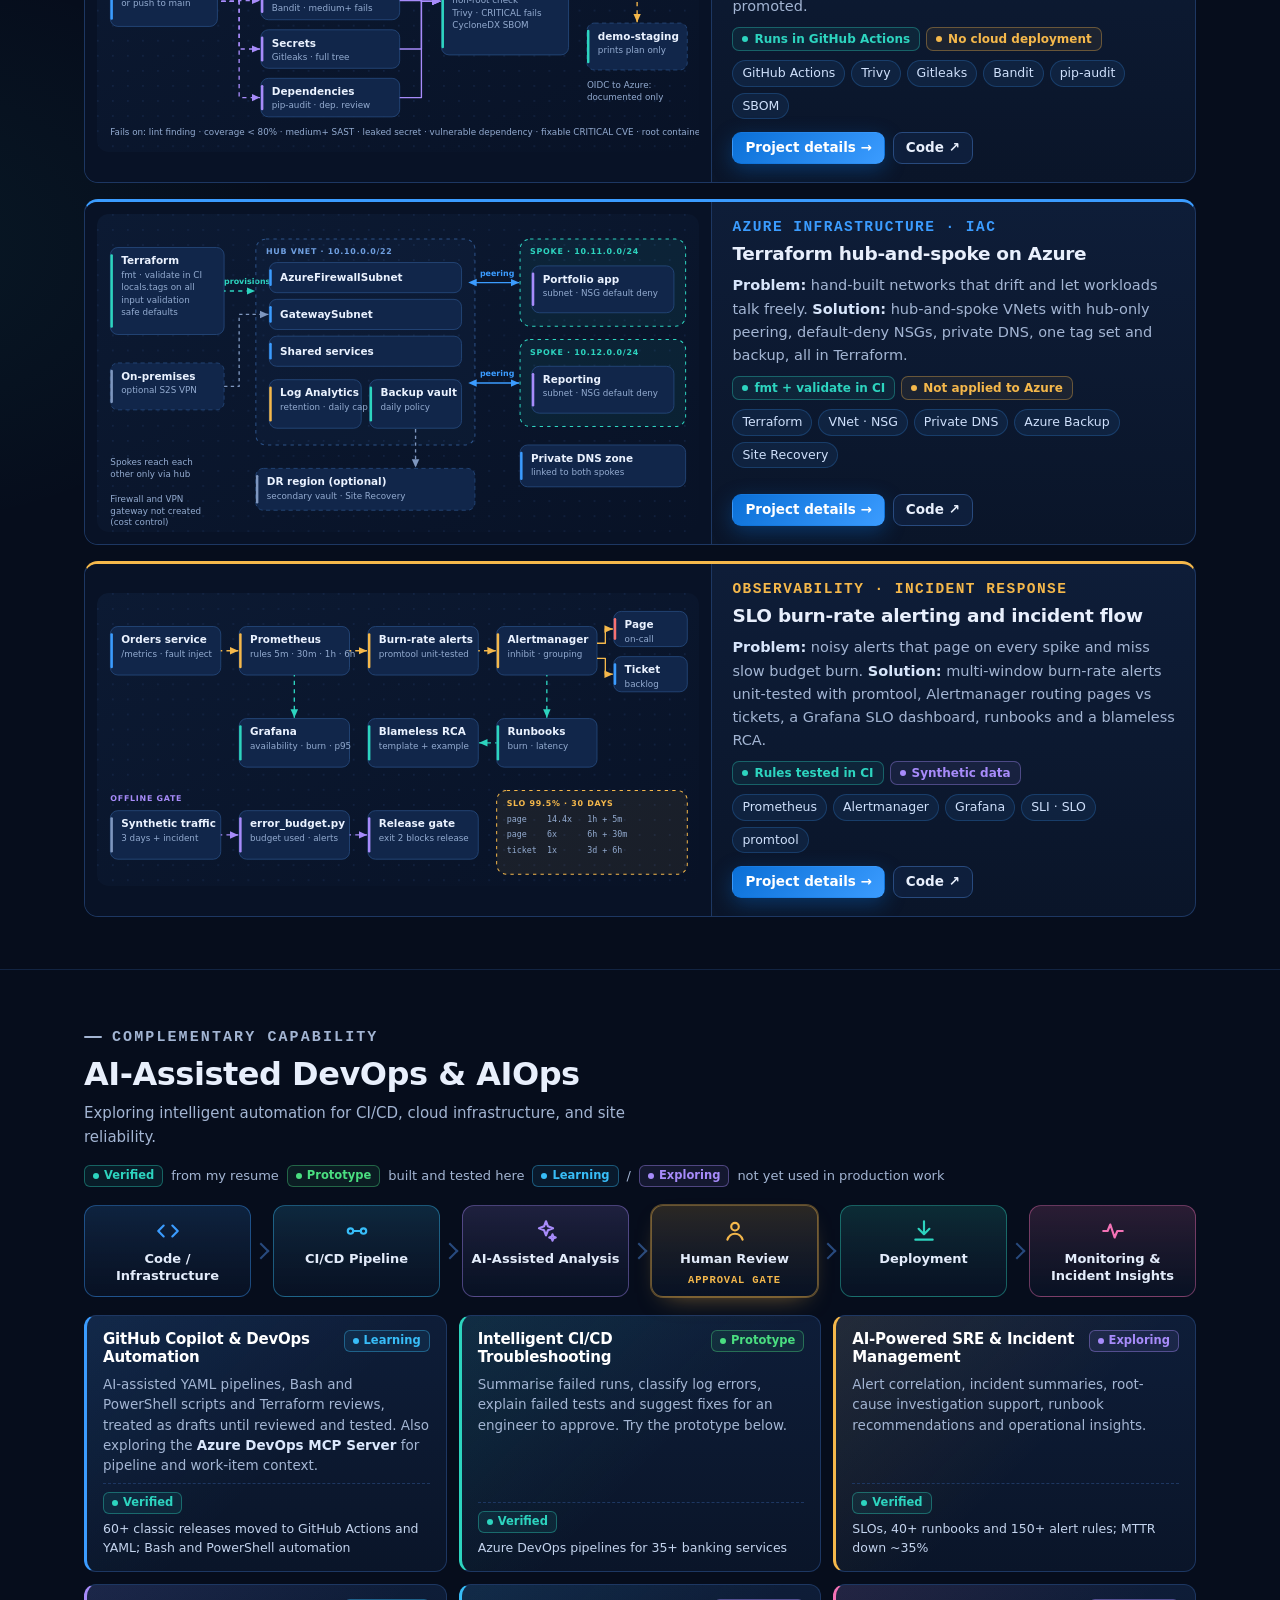
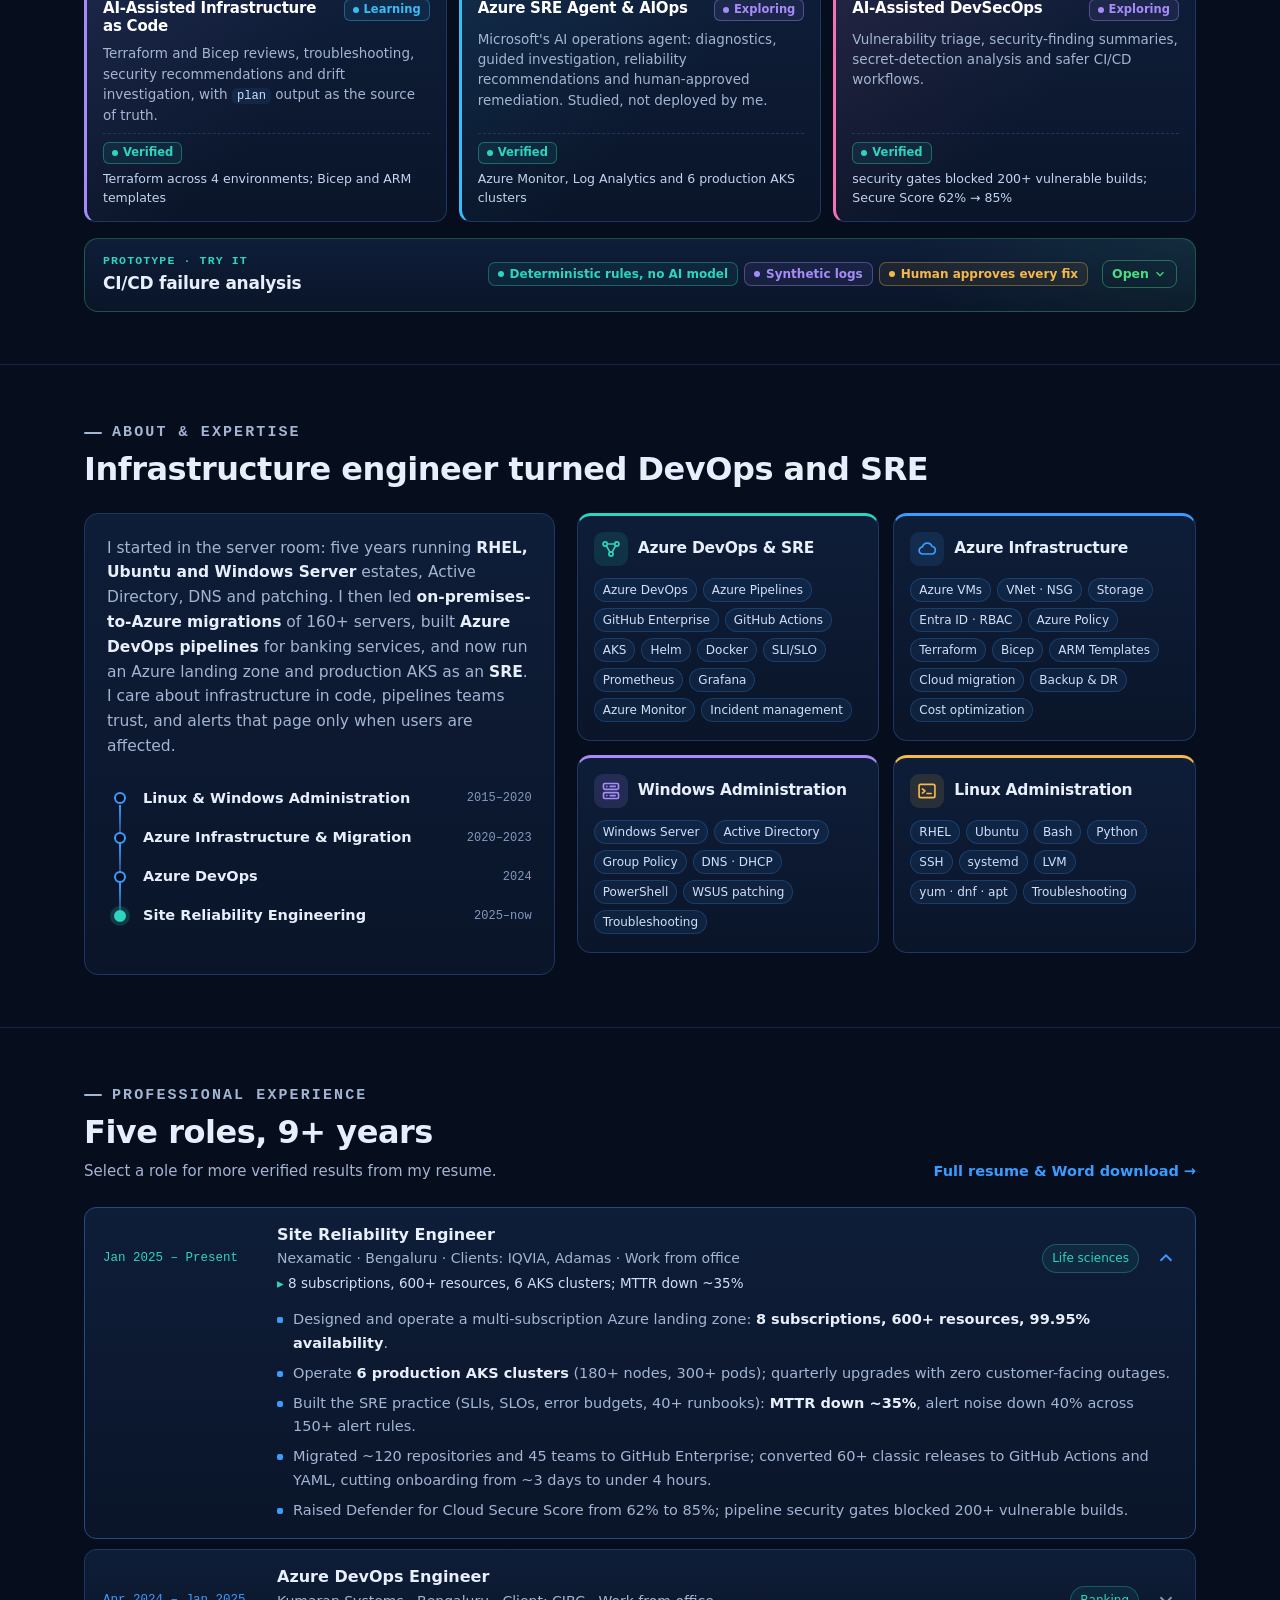
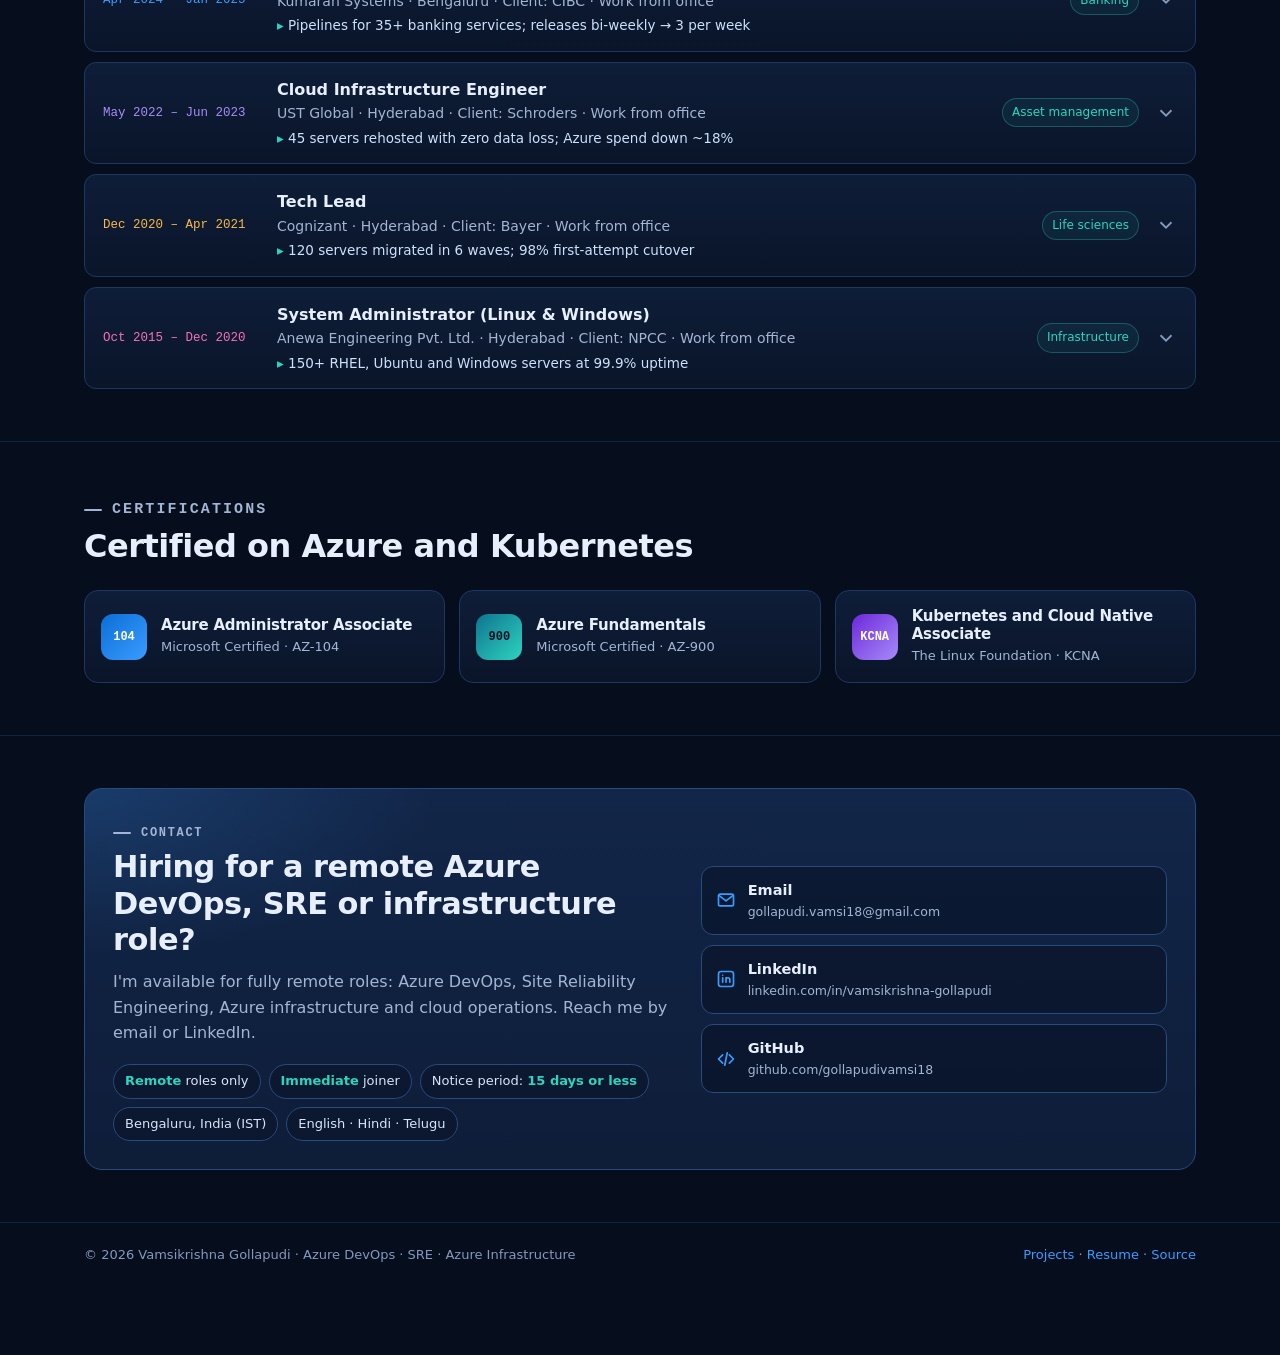
==== commit f7b0ac6a: "Homepage: work from office per role; Hyderabad for Cognizant and Anewa Co-Authored-By: Claude Opus 5" ====
--- a/index.html
+++ b/index.html
@@ -285,7 +285,7 @@
     </div>
     <ol class="timeline">
       <li><details class="role" open>
-        <summary><span class="when">Jan 2025 – Present</span><div><div class="title">Site Reliability Engineer</div><div class="org">Nexamatic · Bengaluru · Clients: IQVIA, Adamas</div><div class="hit">8 subscriptions, 600+ resources, 6 AKS clusters; MTTR down ~35%</div></div><span class="tag">Life sciences</span><svg class="chev" viewBox="0 0 24 24" fill="none" stroke="currentColor" stroke-width="2" aria-hidden="true"><path d="M6 9l6 6 6-6"/></svg></summary>
+        <summary><span class="when">Jan 2025 – Present</span><div><div class="title">Site Reliability Engineer</div><div class="org">Nexamatic · Bengaluru · Clients: IQVIA, Adamas · Work from office</div><div class="hit">8 subscriptions, 600+ resources, 6 AKS clusters; MTTR down ~35%</div></div><span class="tag">Life sciences</span><svg class="chev" viewBox="0 0 24 24" fill="none" stroke="currentColor" stroke-width="2" aria-hidden="true"><path d="M6 9l6 6 6-6"/></svg></summary>
         <div class="detail"><ul>
           <li>Designed and operate a multi-subscription Azure landing zone: <b>8 subscriptions, 600+ resources, 99.95% availability</b>.</li>
           <li>Operate <b>6 production AKS clusters</b> (180+ nodes, 300+ pods); quarterly upgrades with zero customer-facing outages.</li>
@@ -295,7 +295,7 @@
         </ul></div>
       </details></li>
       <li><details class="role">
-        <summary><span class="when">Apr 2024 – Jan 2025</span><div><div class="title">Azure DevOps Engineer</div><div class="org">Kumaran Systems · Bengaluru · Client: CIBC</div><div class="hit">Pipelines for 35+ banking services; releases bi-weekly → 3 per week</div></div><span class="tag">Banking</span><svg class="chev" viewBox="0 0 24 24" fill="none" stroke="currentColor" stroke-width="2" aria-hidden="true"><path d="M6 9l6 6 6-6"/></svg></summary>
+        <summary><span class="when">Apr 2024 – Jan 2025</span><div><div class="title">Azure DevOps Engineer</div><div class="org">Kumaran Systems · Bengaluru · Client: CIBC · Work from office</div><div class="hit">Pipelines for 35+ banking services; releases bi-weekly → 3 per week</div></div><span class="tag">Banking</span><svg class="chev" viewBox="0 0 24 24" fill="none" stroke="currentColor" stroke-width="2" aria-hidden="true"><path d="M6 9l6 6 6-6"/></svg></summary>
         <div class="detail"><ul>
           <li>Azure DevOps pipelines for <b>35+ banking services</b> with approval gates and 100% audit traceability.</li>
           <li>Introduced Terraform across 4 environments (setup from ~3 days to 4 hours); moved 40 classic releases to YAML, halving maintenance.</li>
@@ -304,7 +304,7 @@
         </ul></div>
       </details></li>
       <li><details class="role">
-        <summary><span class="when">May 2022 – Jun 2023</span><div><div class="title">Cloud Infrastructure Engineer</div><div class="org">UST Global · Hyderabad · Client: Schroders</div><div class="hit">45 servers rehosted with zero data loss; Azure spend down ~18%</div></div><span class="tag">Asset management</span><svg class="chev" viewBox="0 0 24 24" fill="none" stroke="currentColor" stroke-width="2" aria-hidden="true"><path d="M6 9l6 6 6-6"/></svg></summary>
+        <summary><span class="when">May 2022 – Jun 2023</span><div><div class="title">Cloud Infrastructure Engineer</div><div class="org">UST Global · Hyderabad · Client: Schroders · Work from office</div><div class="hit">45 servers rehosted with zero data loss; Azure spend down ~18%</div></div><span class="tag">Asset management</span><svg class="chev" viewBox="0 0 24 24" fill="none" stroke="currentColor" stroke-width="2" aria-hidden="true"><path d="M6 9l6 6 6-6"/></svg></summary>
         <div class="detail"><ul>
           <li>Built and supported 250+ Azure IaaS and PaaS resources; hub-and-spoke networking with VPN links to 2 data centres.</li>
           <li>Rehosted <b>45 servers in 5 waves with zero data loss</b> using Azure Migrate and Site Recovery.</li>
@@ -313,7 +313,7 @@
         </ul></div>
       </details></li>
       <li><details class="role">
-        <summary><span class="when">Dec 2020 – Apr 2021</span><div><div class="title">Tech Lead</div><div class="org">Cognizant · India · Client: Bayer</div><div class="hit">120 servers migrated in 6 waves; 98% first-attempt cutover</div></div><span class="tag">Life sciences</span><svg class="chev" viewBox="0 0 24 24" fill="none" stroke="currentColor" stroke-width="2" aria-hidden="true"><path d="M6 9l6 6 6-6"/></svg></summary>
+        <summary><span class="when">Dec 2020 – Apr 2021</span><div><div class="title">Tech Lead</div><div class="org">Cognizant · Hyderabad · Client: Bayer · Work from office</div><div class="hit">120 servers migrated in 6 waves; 98% first-attempt cutover</div></div><span class="tag">Life sciences</span><svg class="chev" viewBox="0 0 24 24" fill="none" stroke="currentColor" stroke-width="2" aria-hidden="true"><path d="M6 9l6 6 6-6"/></svg></summary>
         <div class="detail"><ul>
           <li>Assessed 180+ servers with Azure Migrate and planned 6 waves with cutover and rollback runbooks.</li>
           <li>Led a 5-member team through the lift-and-shift of <b>120 Windows and Linux servers, 98% first-attempt cutover success</b>.</li>
@@ -321,7 +321,7 @@
         </ul></div>
       </details></li>
       <li><details class="role">
-        <summary><span class="when">Oct 2015 – Dec 2020</span><div><div class="title">System Administrator (Linux &amp; Windows)</div><div class="org">Anewa Engineering Pvt. Ltd. · India · Client: NPCC</div><div class="hit">150+ RHEL, Ubuntu and Windows servers at 99.9% uptime</div></div><span class="tag">Infrastructure</span><svg class="chev" viewBox="0 0 24 24" fill="none" stroke="currentColor" stroke-width="2" aria-hidden="true"><path d="M6 9l6 6 6-6"/></svg></summary>
+        <summary><span class="when">Oct 2015 – Dec 2020</span><div><div class="title">System Administrator (Linux &amp; Windows)</div><div class="org">Anewa Engineering Pvt. Ltd. · Hyderabad · Client: NPCC · Work from office</div><div class="hit">150+ RHEL, Ubuntu and Windows servers at 99.9% uptime</div></div><span class="tag">Infrastructure</span><svg class="chev" viewBox="0 0 24 24" fill="none" stroke="currentColor" stroke-width="2" aria-hidden="true"><path d="M6 9l6 6 6-6"/></svg></summary>
         <div class="detail"><ul>
           <li>Administered <b>150+ RHEL, Ubuntu and Windows Server systems</b> for 1,200 users at 99.9% uptime.</li>
           <li>Active Directory (1,200+ accounts), Group Policy, DNS and DHCP; 97% patch compliance with yum, apt and WSUS.</li>
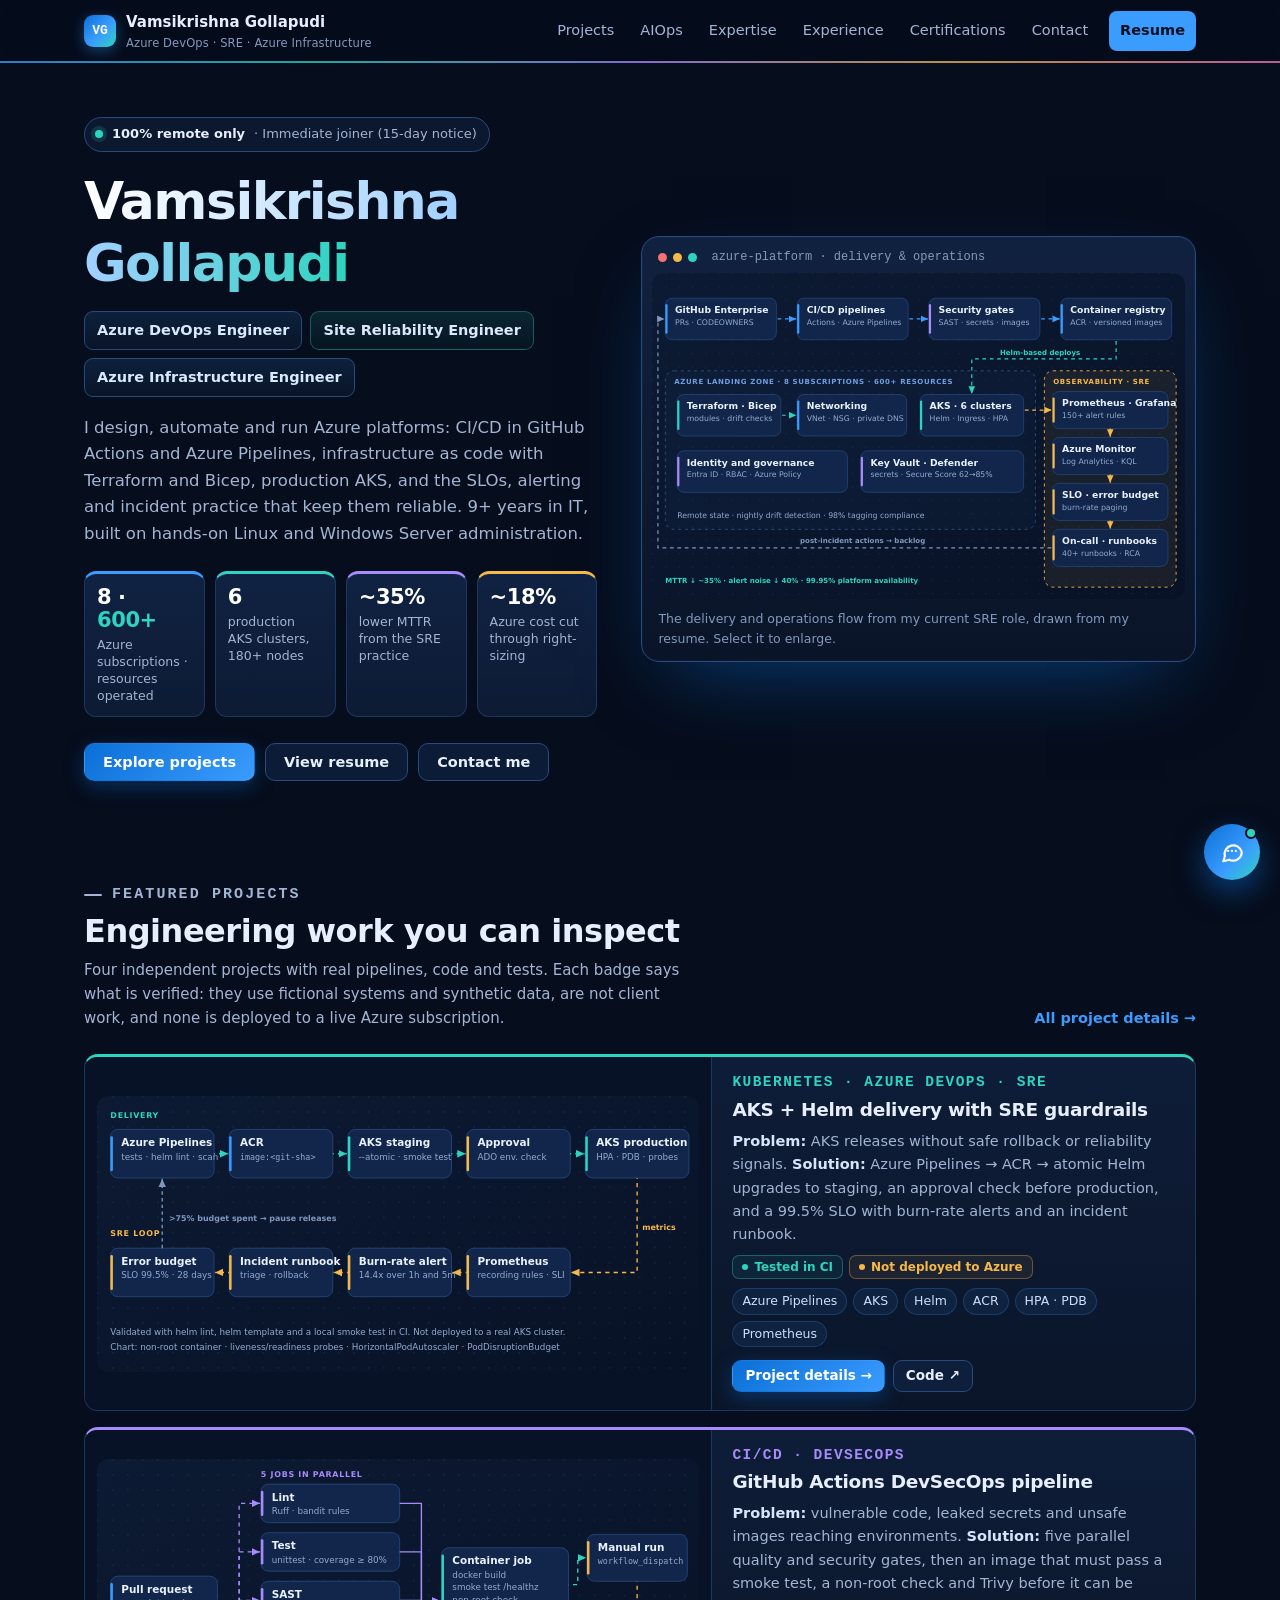
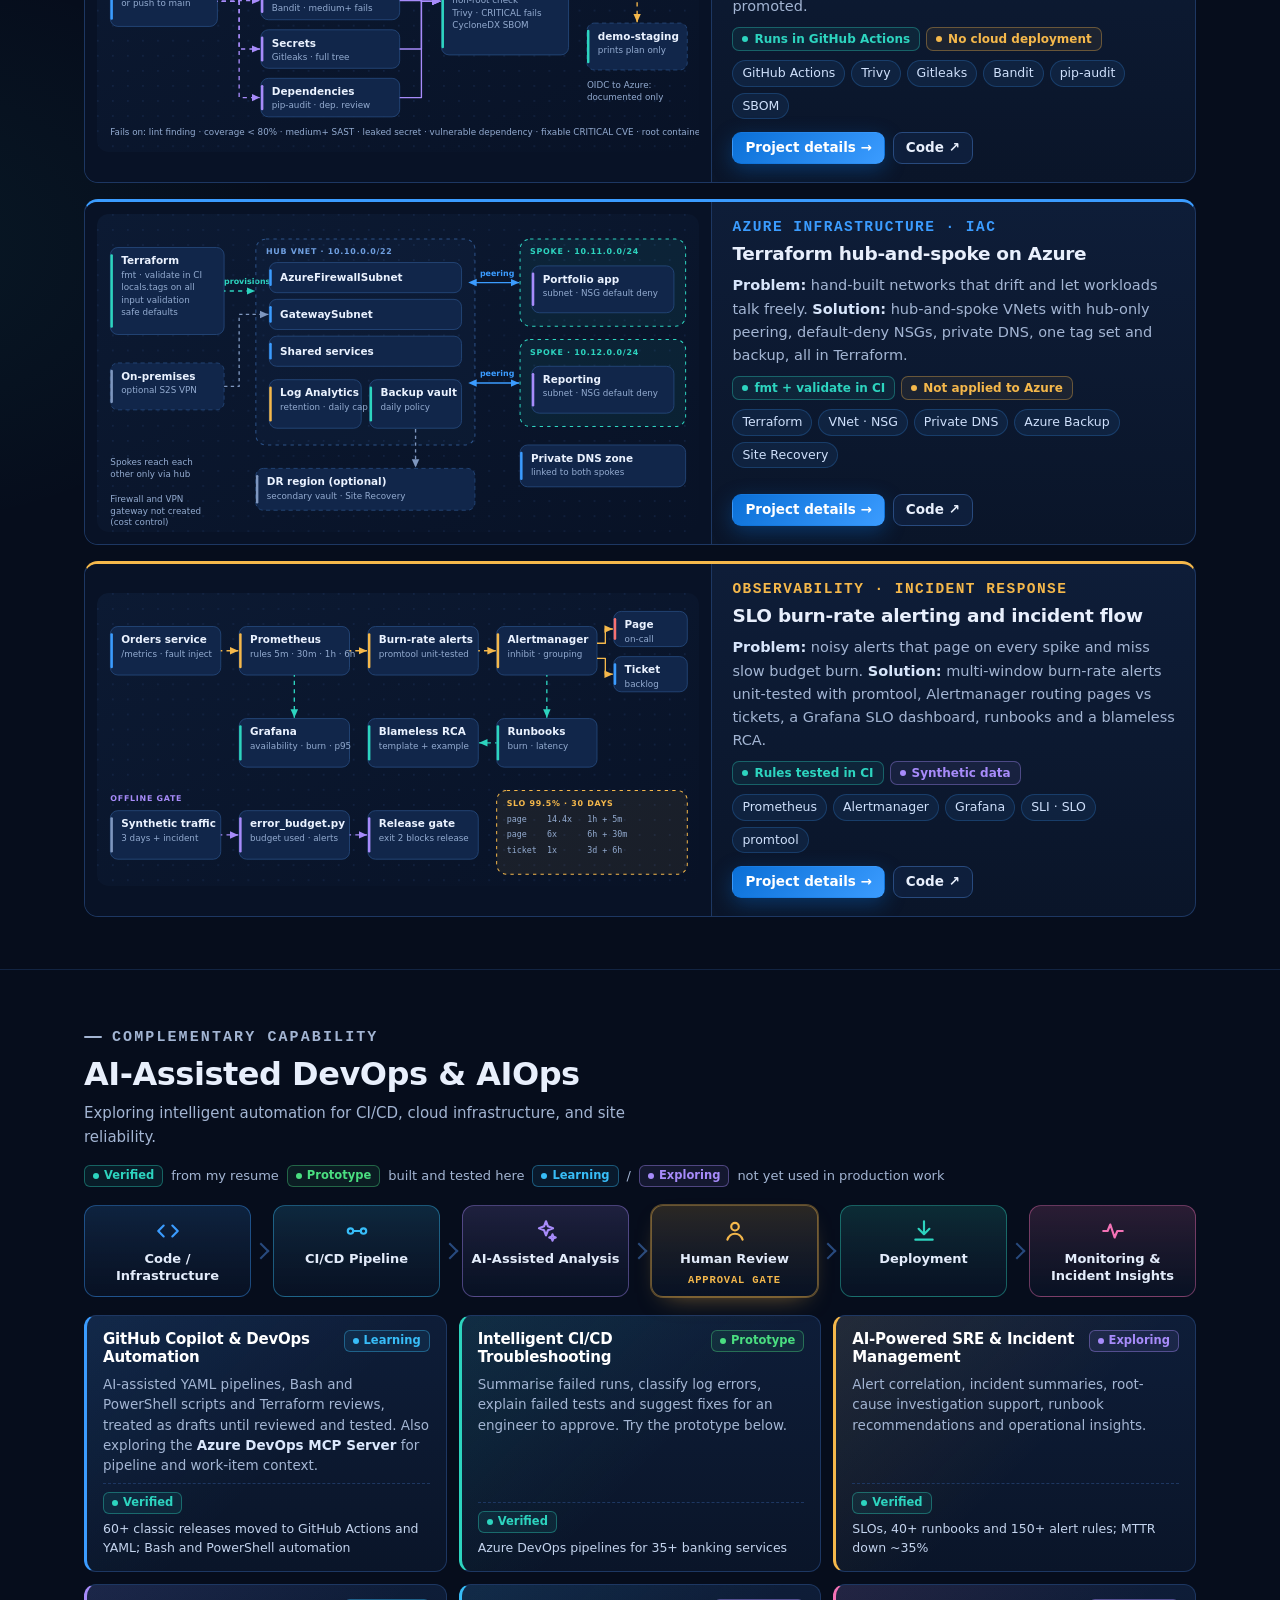
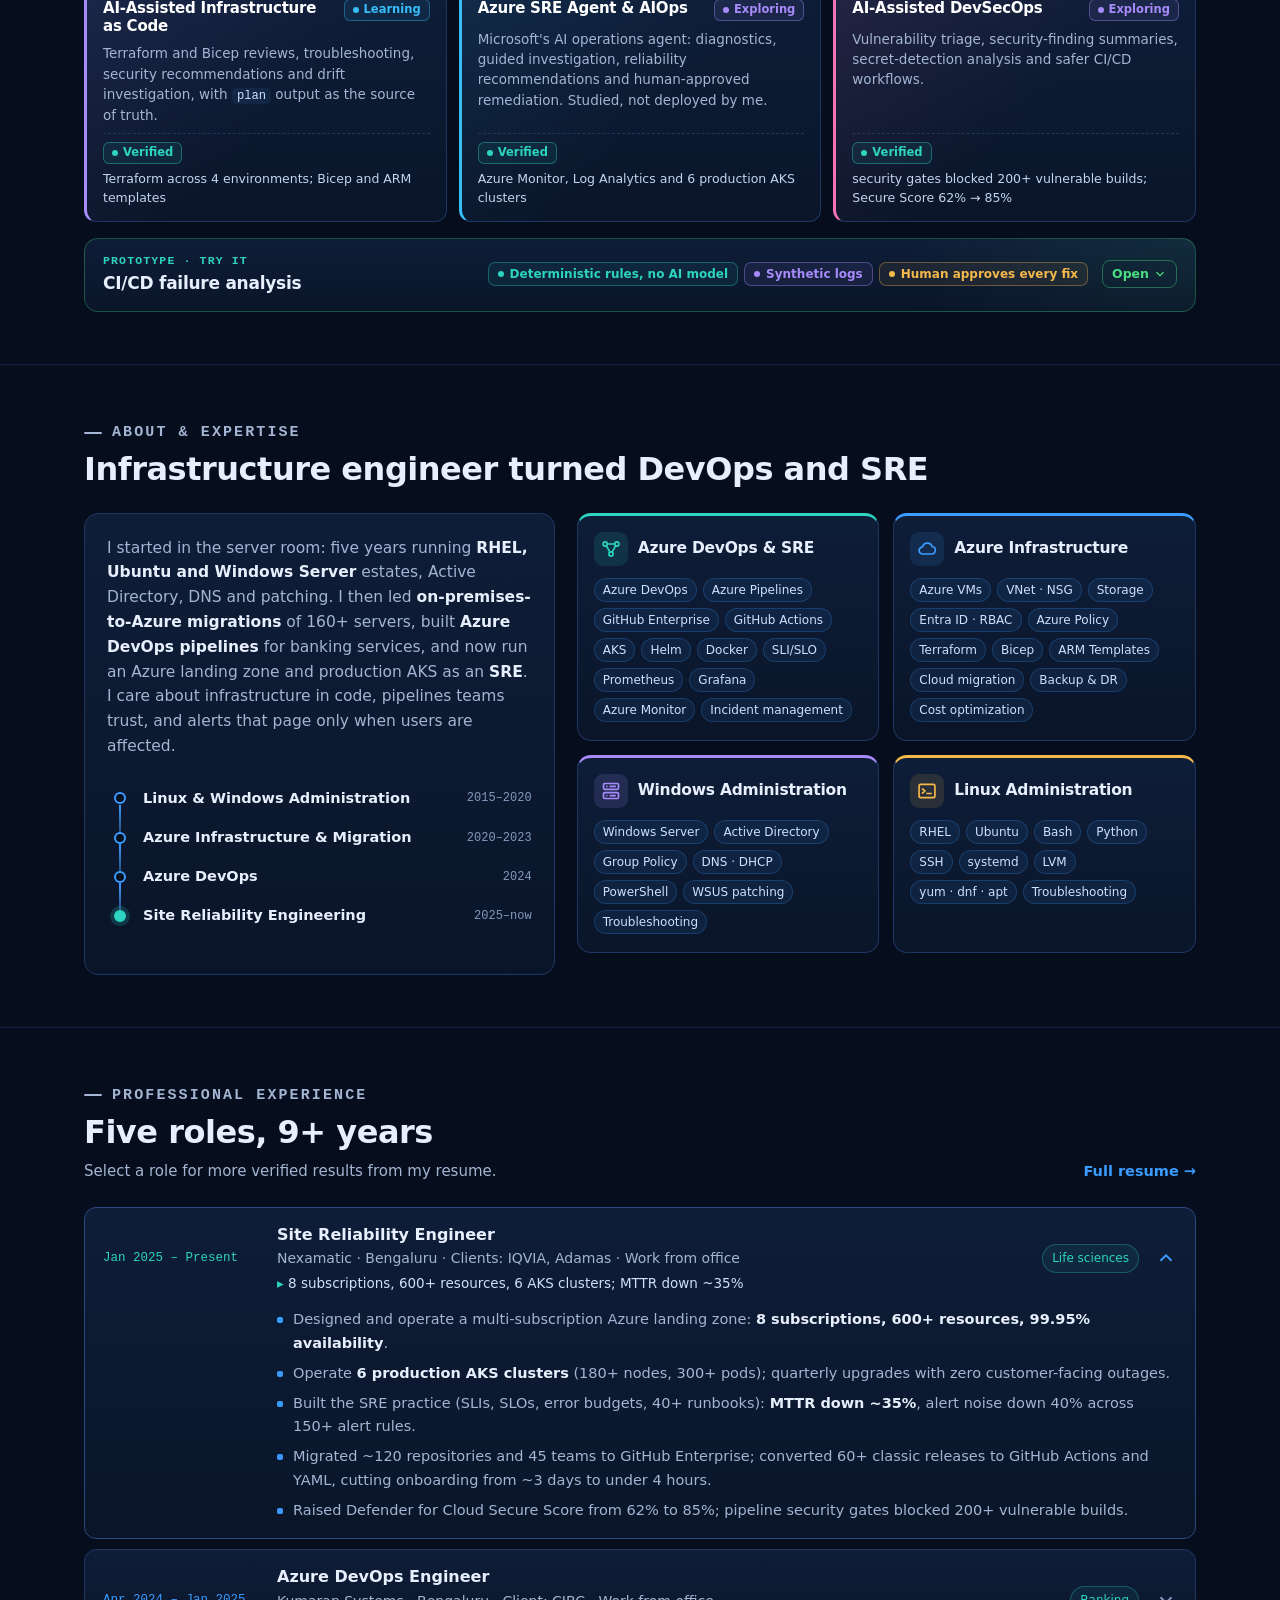
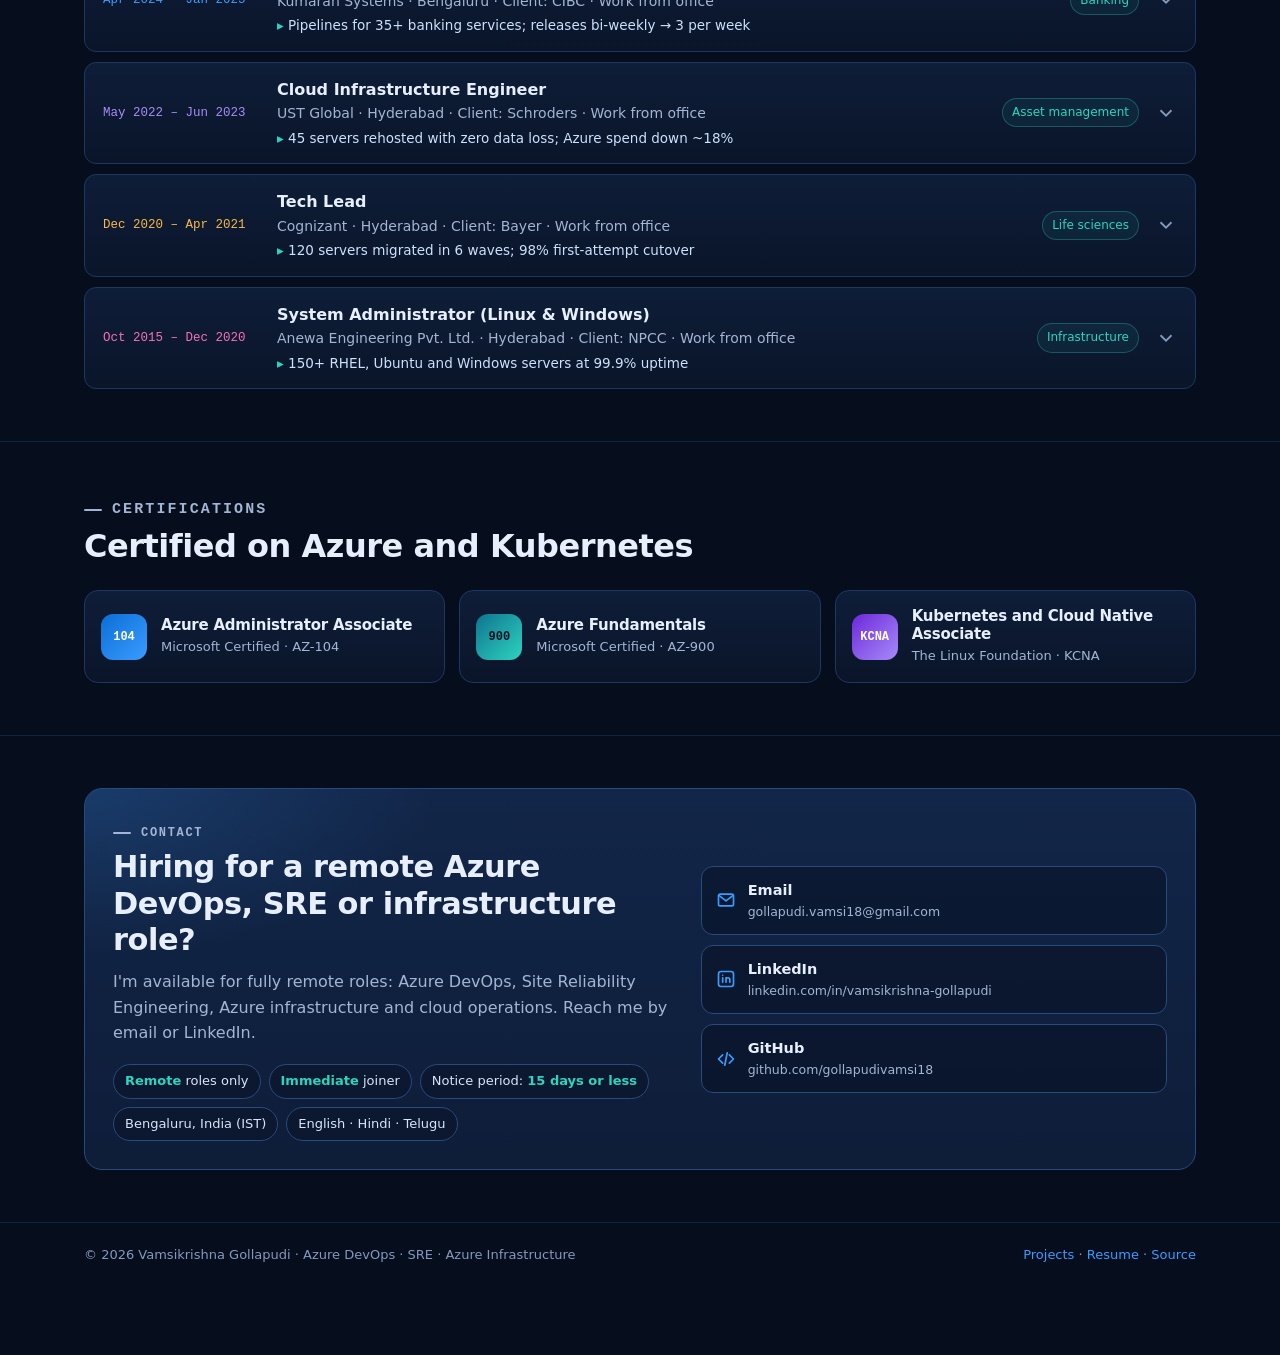
==== commit badccfb8: "Homepage: resume link is view-only Co-Authored-By: Claude Opus 5.5 <noreply@anthropic.com> Claude-S" ====
--- a/index.html
+++ b/index.html
@@ -281,7 +281,7 @@
         <h2 id="exp-title">Five roles, 9+ years</h2>
         <p>Select a role for more verified results from my resume.</p>
       </div>
-      <a class="link-arrow" href="resume.html">Full resume &amp; Word download</a>
+      <a class="link-arrow" href="resume.html">Full resume</a>
     </div>
     <ol class="timeline">
       <li><details class="role" open>
